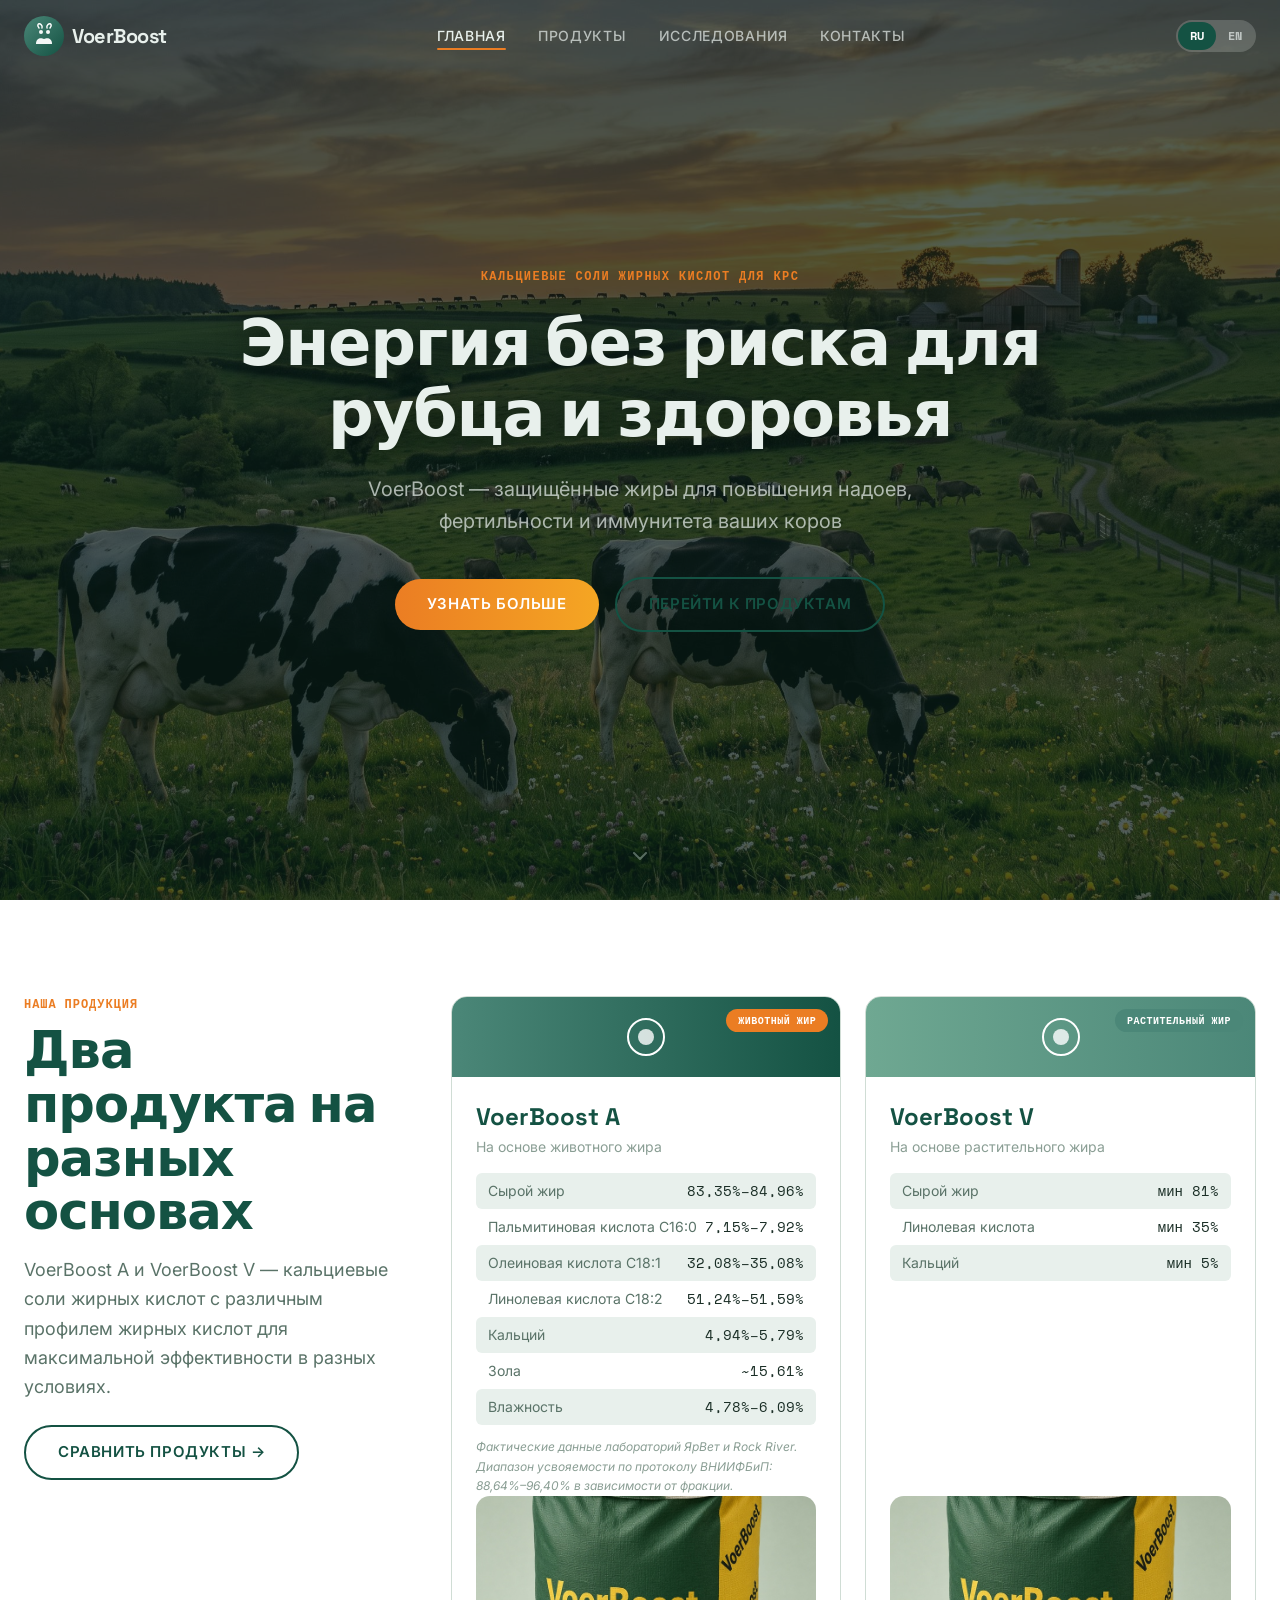
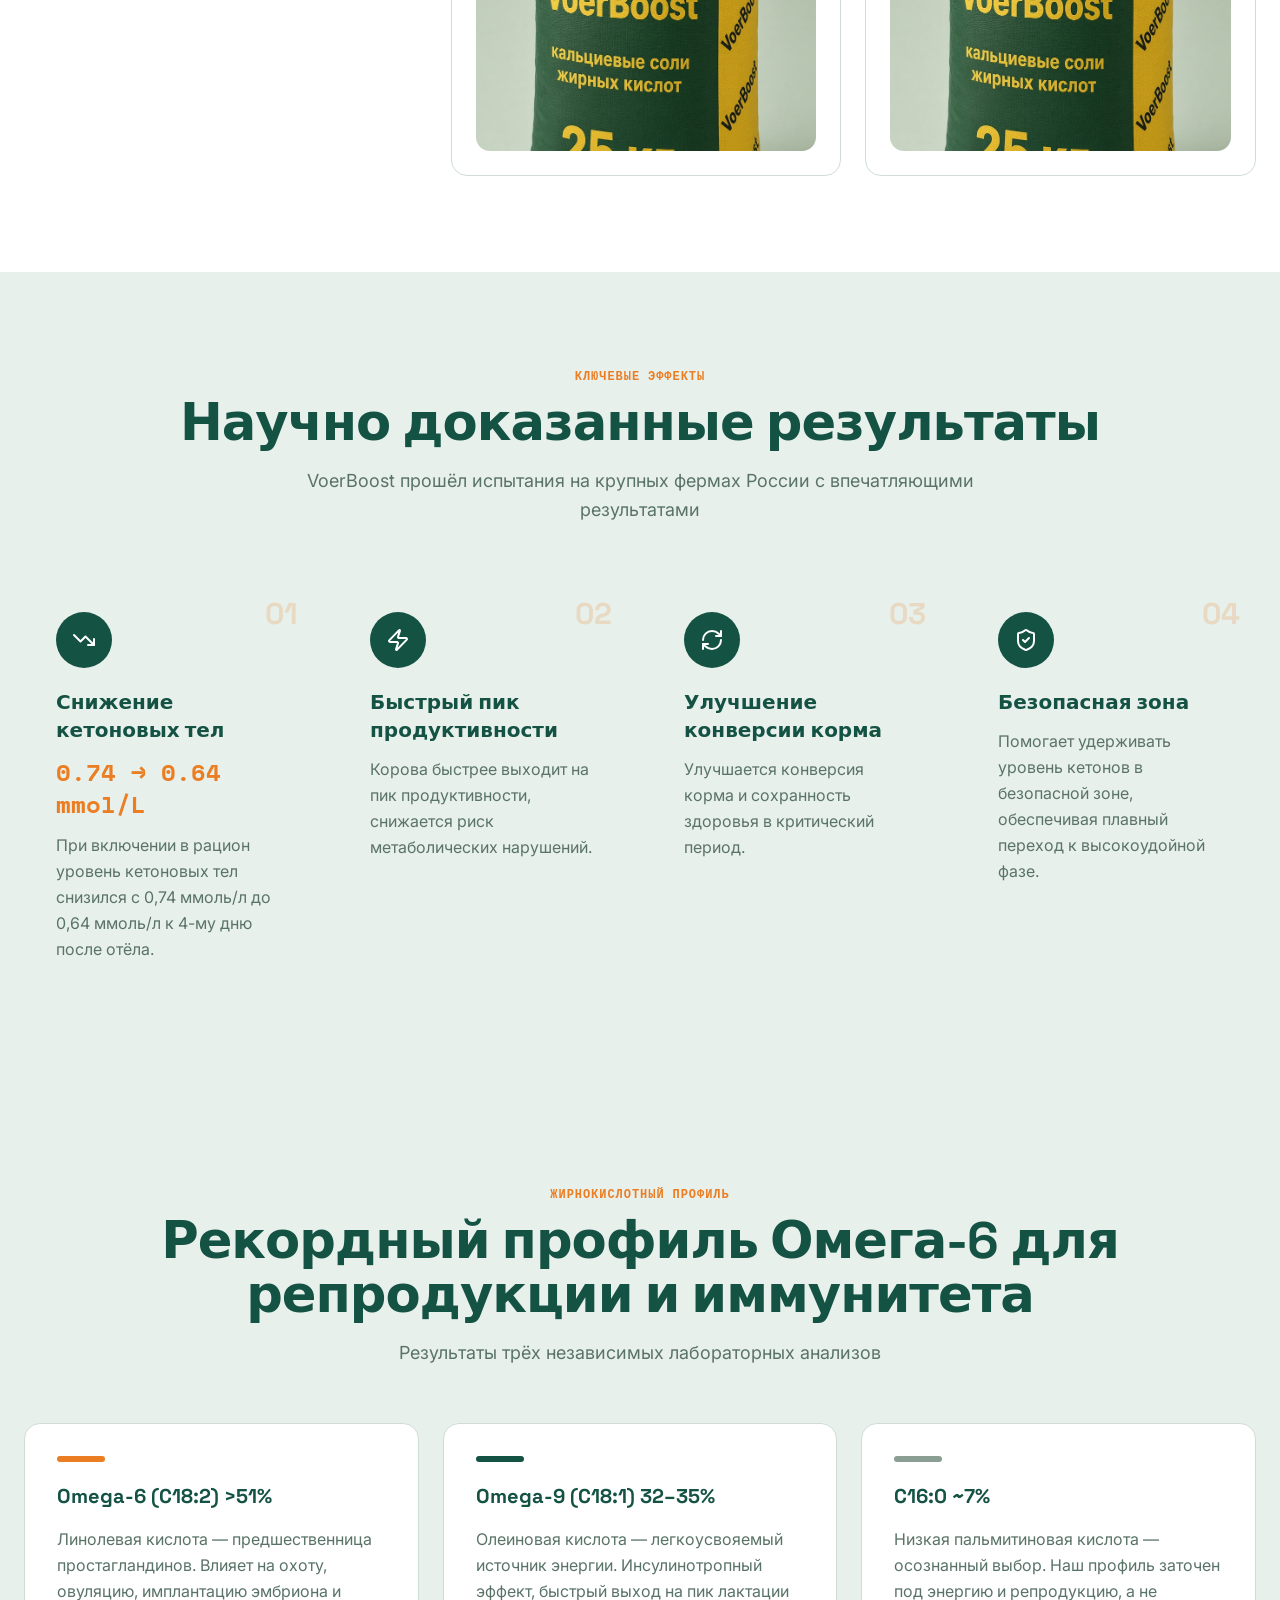
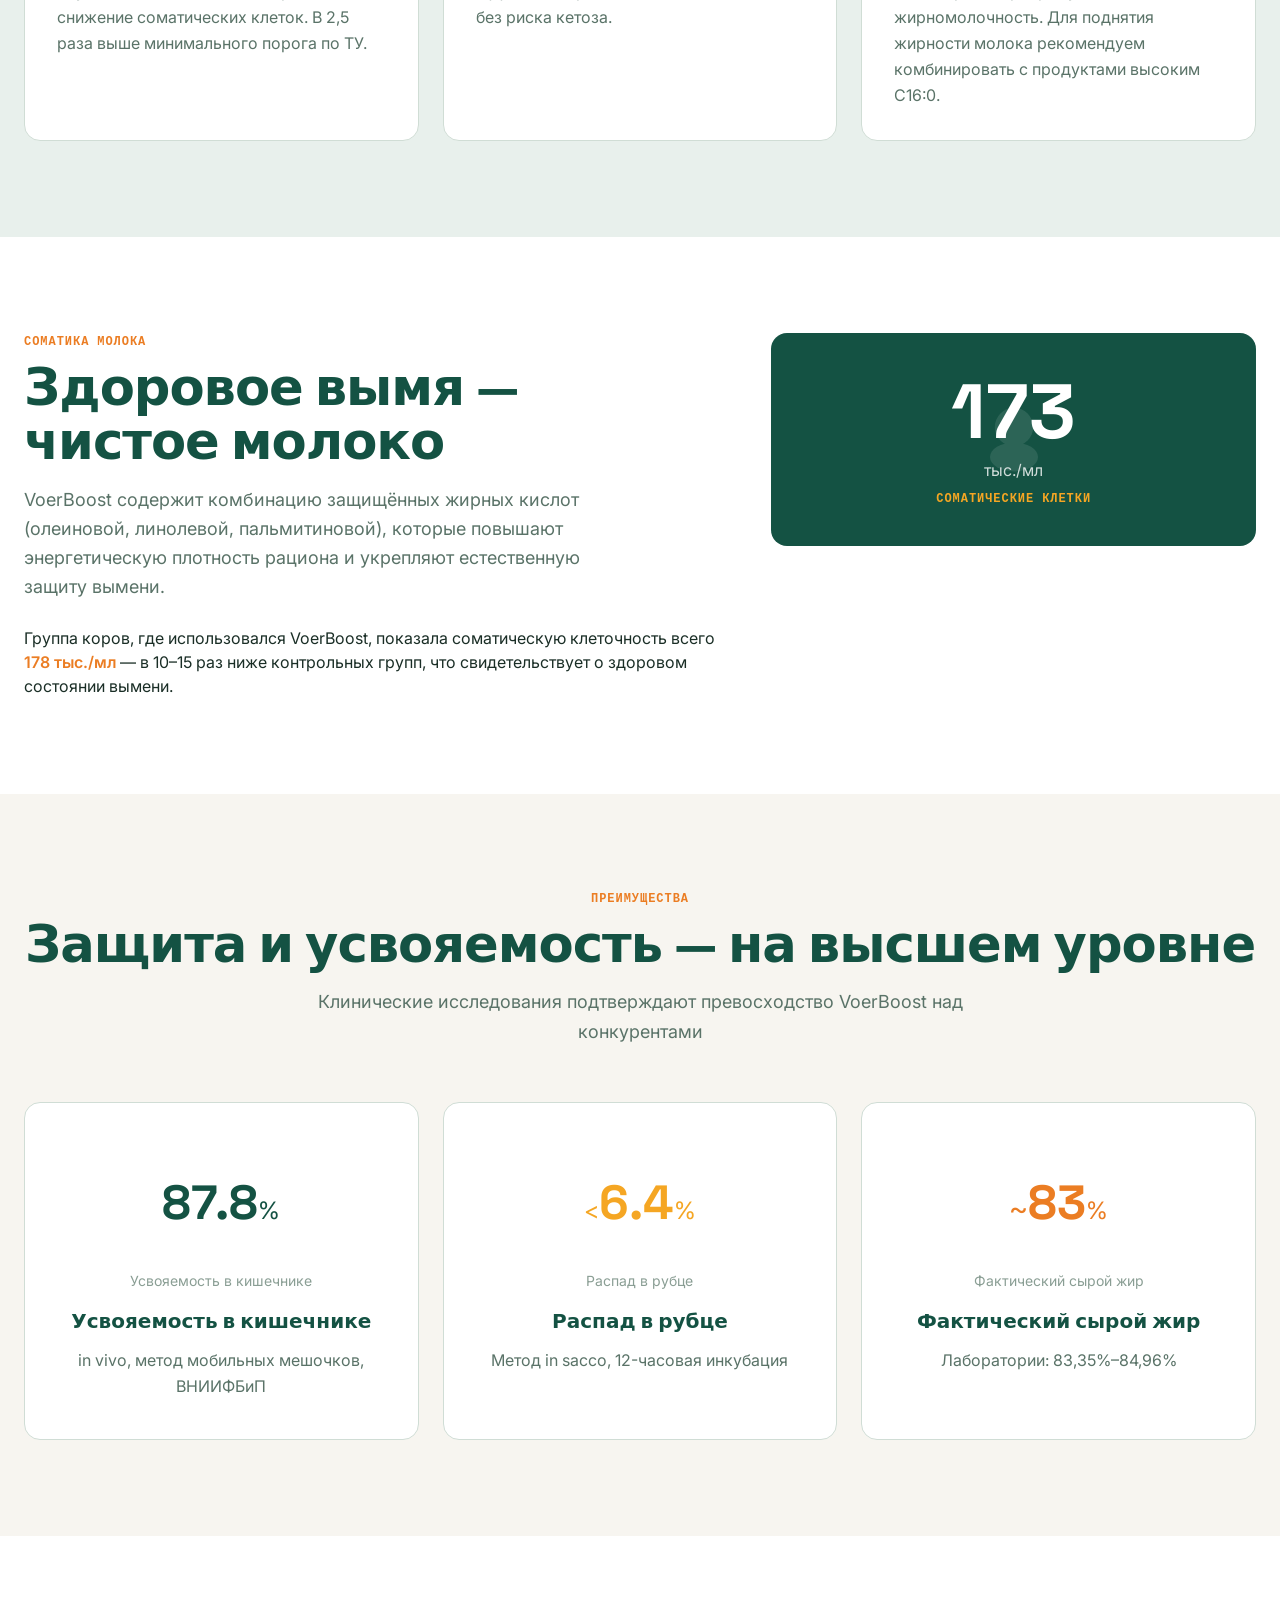
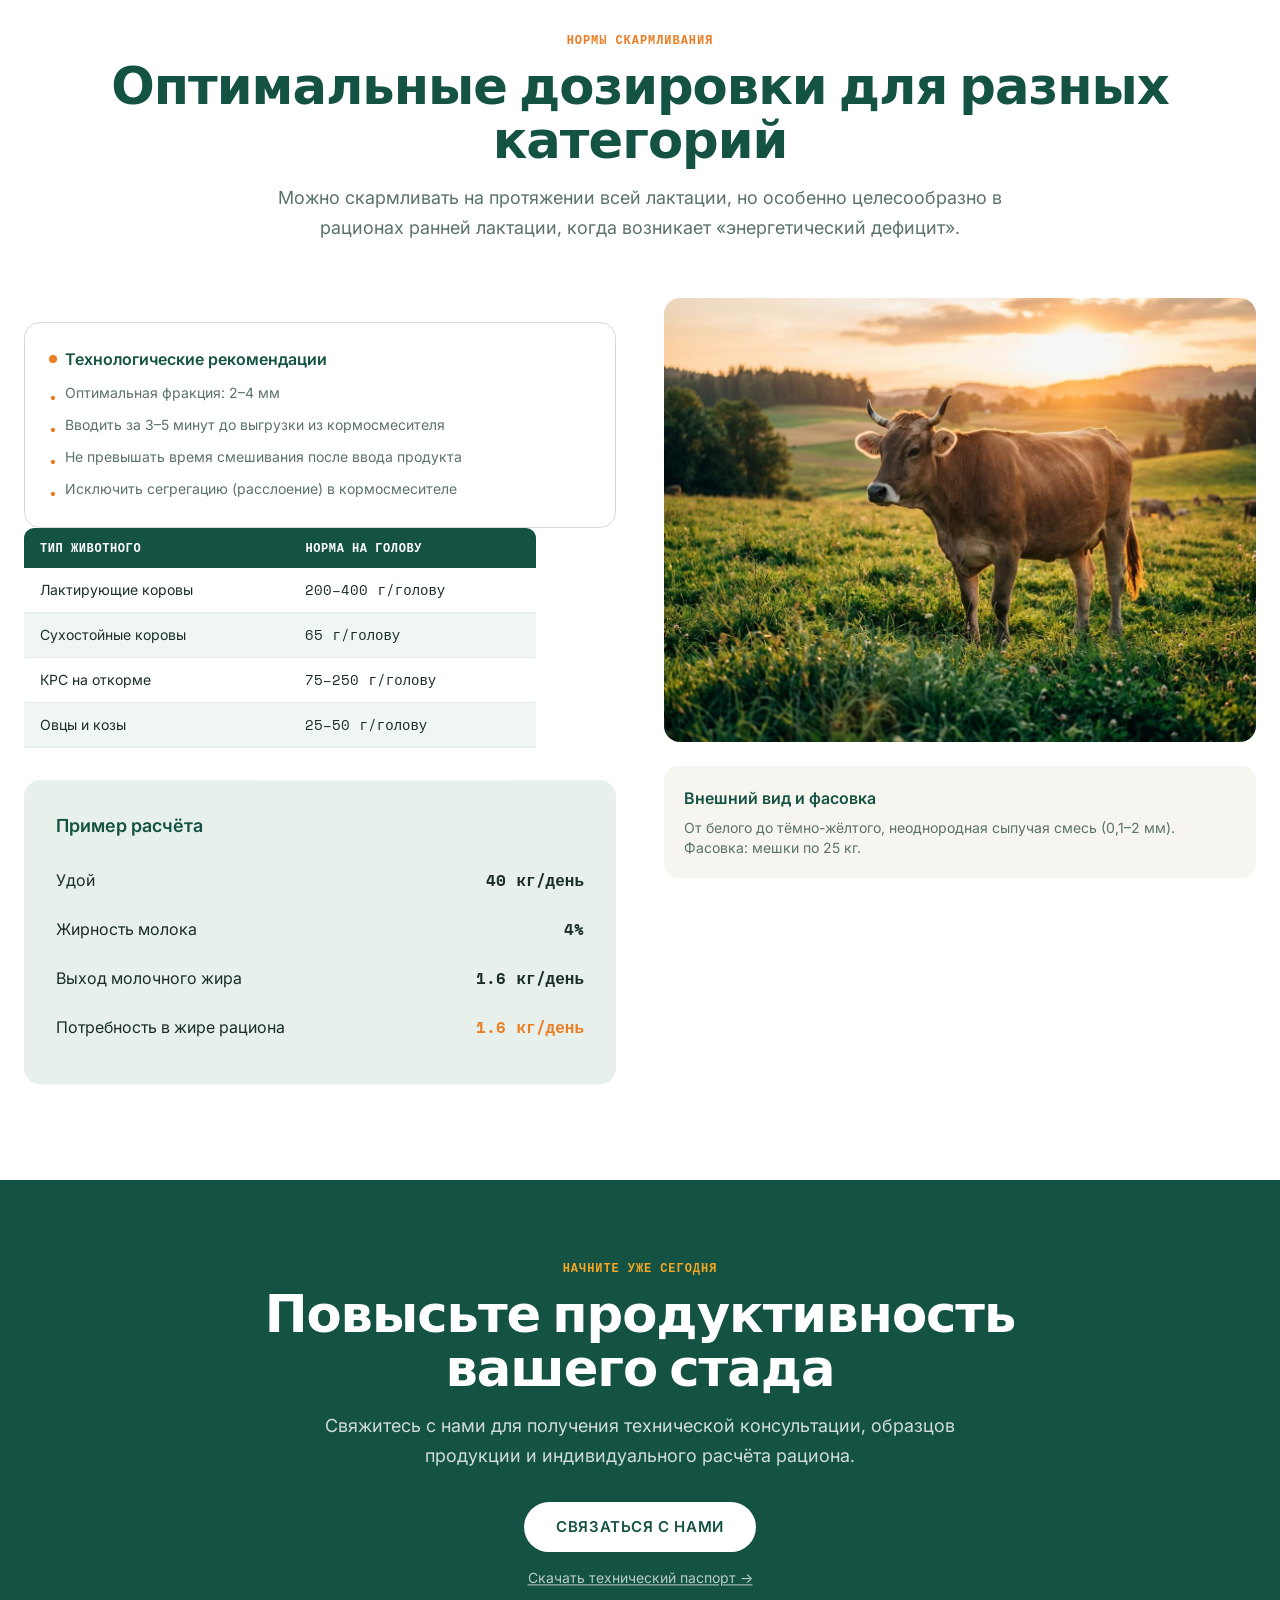
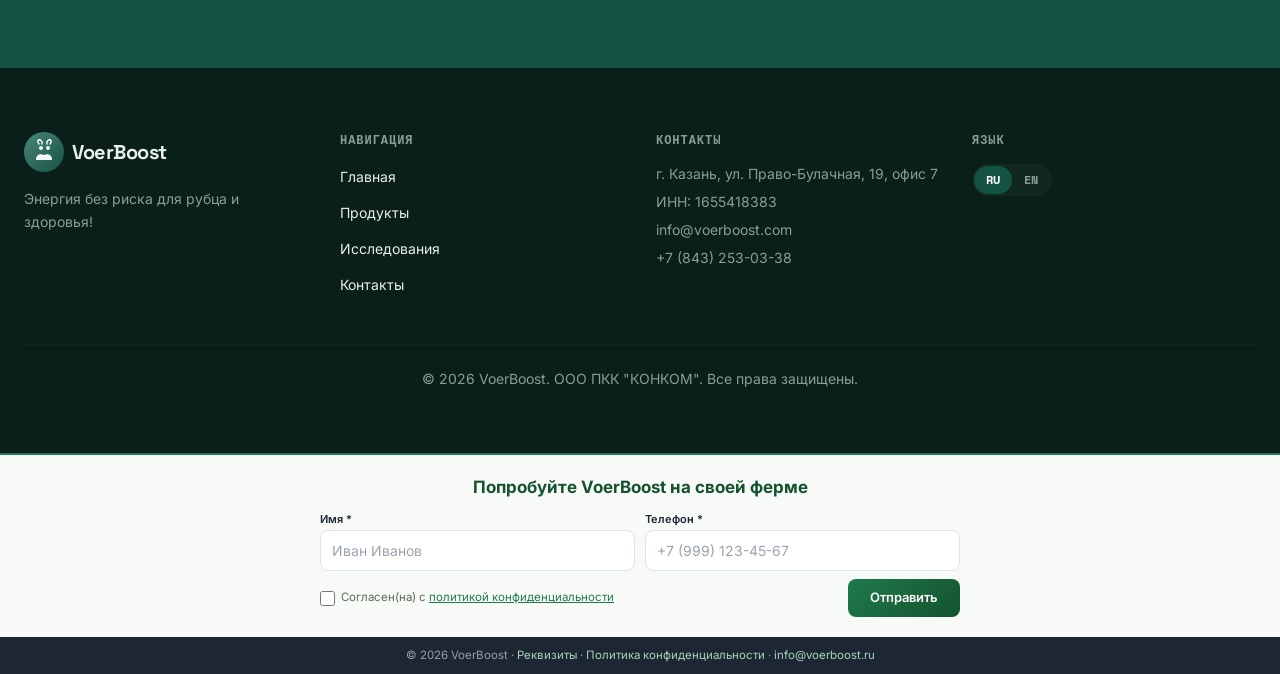
==== index.html @ ddef29f5 "VoerBoost: сайт с обновлёнными картинками" ====
<!doctype html>
<html lang="ru">
  <head>
    <meta charset="UTF-8" />
    <meta name="viewport" content="width=device-width, initial-scale=1.0" />
    <title>VoerBoost</title>
    <script type="module" crossorigin src="/assets/index-5b_Ej2dh.js"></script>
    <link rel="stylesheet" crossorigin href="/assets/index-fvgyz5dx.css">
    <style>
      /* HOME: equal height product cards */
      [class*="items-stretch"] > div[class*="rounded-2xl"] {
        display: flex !important;
        flex-direction: column !important;
      }
      [class*="items-stretch"] > div[class*="rounded-2xl"] > div[class*="p-6"] {
        flex: 1 !important;
        display: flex !important;
        flex-direction: column !important;
      }
      [class*="items-stretch"] > div[class*="rounded-2xl"] img[class*="rounded-xl"] {
        margin-top: auto !important;
      }
      /* PRODUCTS: comparison table - images align to bottom */
      div[class*="sm:flex-row"][class*="items-stretch"] > div[class*="flex-1"] {
        display: flex !important;
        flex-direction: column !important;
        justify-content: flex-end !important;
      }
      /* PRODUCTS: push right image down by one line (~24px) */
      div[class*="sm:flex-row"][class*="items-stretch"] > div[class*="flex-1"]:nth-child(2) img {
        margin-top: 24px !important;
      }
      /* === COMPACT FORM + MICRO FOOTER === */
      .vb-form-section {
        background: #f8faf8;
        padding: 20px 16px;
        border-top: 2px solid #1f7a4d;
      }
      .vb-form-container {
        max-width: 640px;
        margin: 0 auto;
      }
      .vb-form-title {
        font-size: 17px;
        font-weight: 700;
        color: #14532d;
        margin-bottom: 10px;
        text-align: center;
      }
      .vb-form-row {
        display: flex;
        gap: 10px;
        margin-bottom: 8px;
      }
      .vb-form-group {
        flex: 1;
        margin-bottom: 0;
      }
      .vb-form-label {
        display: block;
        font-size: 11px;
        font-weight: 600;
        color: #1c2733;
        margin-bottom: 3px;
      }
      .vb-form-input {
        width: 100%;
        padding: 9px 11px;
        border: 1.5px solid #dde5ec;
        border-radius: 8px;
        font-size: 14px;
        color: #1c2733;
        box-sizing: border-box;
      }
      .vb-form-input:focus {
        outline: none;
        border-color: #1f7a4d;
      }
      .vb-consent {
        display: flex;
        align-items: center;
        gap: 6px;
        font-size: 11.5px;
        color: #5a6a5a;
        white-space: nowrap;
      }
      .vb-consent input[type="checkbox"] {
        width: 15px;
        height: 15px;
        accent-color: #1f7a4d;
        flex-shrink: 0;
      }
      .vb-consent a {
        color: #1f7a4d;
        text-decoration: underline;
      }
      .vb-form-btn {
        padding: 9px 22px;
        background: linear-gradient(135deg, #1f7a4d, #14532d);
        color: #fff;
        border: none;
        border-radius: 8px;
        font-size: 13px;
        font-weight: 600;
        cursor: pointer;
      }
      .vb-form-btn:hover { opacity: 0.9; }
      .vb-form-btn:disabled {
        opacity: 0.5;
        cursor: not-allowed;
      }
      .vb-form-error {
        color: #c0392b;
        font-size: 12px;
        margin-top: 4px;
        display: none;
      }
      .vb-form-success {
        background: #e8f5e9;
        color: #2e7d32;
        padding: 10px;
        border-radius: 8px;
        text-align: center;
        margin-top: 6px;
        display: none;
      }
      .vb-form-actions {
        display: flex;
        align-items: center;
        justify-content: space-between;
        flex-wrap: wrap;
        gap: 8px;
      }
      /* Micro Footer */
      .vb-micro-footer {
        background: #1c2733;
        color: rgba(255,255,255,0.55);
        padding: 10px 14px;
        text-align: center;
        font-size: 11.5px;
      }
      .vb-micro-footer a {
        color: #a8d5ba;
        text-decoration: none;
      }
      .vb-micro-footer a:hover { text-decoration: underline; }
    </style>
  </head>
  <body>
    <div id="root"></div>

    <div id="vb-legal-root"></div>

    <script>
    // === VoerBoost Compact Legal Injection ===
    (function() {
      var INJECTED = false;

      function injectLegal() {
        if (INJECTED) return;
        INJECTED = true;

        var root = document.getElementById('vb-legal-root');
        if (!root) return;

        // 1. COMPACT FORM
        var formHTML =
          '<section class="vb-form-section" id="order-samples">' +
            '<div class="vb-form-container">' +
              '<h3 class="vb-form-title">Попробуйте VoerBoost на своей ферме</h3>' +
              '<form id="vb-contact-form" action="https://formsubmit.co/info@voerboost.ru" method="POST">' +
                '<input type="hidden" name="_subject" value="Новая заявка VoerBoost">' +
                '<input type="hidden" name="_template" value="table">' +
                '<input type="hidden" name="_next" value="https://voerboost.ru">' +
                '<input type="hidden" name="_captcha" value="false">' +
                '<input type="text" name="_honey" style="display:none">' +
                '<div class="vb-form-row">' +
                  '<div class="vb-form-group">' +
                    '<label class="vb-form-label">Имя *</label>' +
                    '<input type="text" name="name" class="vb-form-input" placeholder="Иван Иванов" required>' +
                  '</div>' +
                  '<div class="vb-form-group">' +
                    '<label class="vb-form-label">Телефон *</label>' +
                    '<input type="tel" name="phone" class="vb-form-input" placeholder="+7 (999) 123-45-67" required>' +
                  '</div>' +
                '</div>' +
                '<div class="vb-form-actions">' +
                  '<div class="vb-consent">' +
                    '<input type="checkbox" id="vb-consent-check" name="consent" required>' +
                    '<label for="vb-consent-check">Согласен(на) с <a href="/privacy-policy.html" target="_blank">политикой конфиденциальности</a></label>' +
                  '</div>' +
                  '<button type="submit" class="vb-form-btn" id="vb-submit-btn">Отправить</button>' +
                '</div>' +
                '<div class="vb-form-error" id="vb-form-error">Заполните поля и подтвердите согласие.</div>' +
                '<div class="vb-form-success" id="vb-form-success">Заявка отправлена! Мы свяжемся с вами.</div>' +
              '</form>' +
            '</div>' +
          '</section>';

        root.insertAdjacentHTML('beforeend', formHTML);

        // 2. MICRO FOOTER
        var footerHTML =
          '<footer class="vb-micro-footer">' +
            '© ' + new Date().getFullYear() + ' VoerBoost · ' +
            '<a href="/requisites.html">Реквизиты</a> · ' +
            '<a href="/privacy-policy.html">Политика конфиденциальности</a> · ' +
            '<a href="mailto:info@voerboost.ru">info@voerboost.ru</a>' +
          '</footer>';
        root.insertAdjacentHTML('beforeend', footerHTML);

        // 3. FORM HANDLER
        var form = document.getElementById('vb-contact-form');
        if (form) {
          form.addEventListener('submit', function(e) {
            var consent = document.getElementById('vb-consent-check');
            var errorBox = document.getElementById('vb-form-error');
            var btn = document.getElementById('vb-submit-btn');

            if (!consent.checked) {
              e.preventDefault();
              if (errorBox) { errorBox.style.display = 'block'; }
              return false;
            }
            if (errorBox) errorBox.style.display = 'none';
            btn.textContent = '...';
            btn.disabled = true;
          });
        }
      }

      // Wait for React to mount, then inject
      var attempts = 0;
      var timer = setInterval(function() {
        attempts++;
        var root = document.getElementById('root');
        if (root && root.children.length > 0) {
          clearInterval(timer);
          setTimeout(injectLegal, 800);
        } else if (attempts > 50) {
          clearInterval(timer);
          injectLegal(); // inject anyway
        }
      }, 200);
    })();
    </script>

    <script>
      // --- Scroll to order-samples via sessionStorage ---
      (function() {
        var target = sessionStorage.getItem('vb-scroll');
        if (target) {
          sessionStorage.removeItem('vb-scroll');
          var tryScroll = function() {
            var el = document.getElementById(target);
            if (el) {
              setTimeout(function() { el.scrollIntoView({behavior:'smooth',block:'start'}); }, 800);
              return true;
            }
            return false;
          };
          if (!tryScroll()) {
            var n = 0, i = setInterval(function() { n++; if (tryScroll() || n > 40) clearInterval(i); }, 250);
          }
        }

        document.addEventListener('click', function(e) {
          var link = e.target.closest('a');
          if (link) {
            var style = link.getAttribute('style') || '';
            var href = link.getAttribute('href') || '';
            if (href === '/products' && style.indexOf('eb7d23') > -1) {
              sessionStorage.setItem('vb-scroll', 'order-samples');
            }
          }
        });

        (function() {
          var observer = new MutationObserver(function(mutations) {
            var imgs = document.querySelectorAll('img[alt="VoerBoost A"]');
            imgs.forEach(function(img) {
              if (!img.dataset.vfixed) {
                var parent = img.closest('div');
                if (parent && /[а-яА-ЯёЁ]/.test(parent.innerText)) {
                  img.dataset.vfixed = '1';
                  img.style.marginTop = '36px';
                }
              }
            });
          });
          observer.observe(document.body, { childList: true, subtree: true });
        })();
      })();
    </script>
  </body>
</html>
---- assets/index-fvgyz5dx.css ----
@import"https://fonts.googleapis.com/css2?family=Space+Grotesk:wght@500;700&family=Inter:wght@400;500;600&family=Space+Mono:wght@400;700&display=swap";*,:before,:after{--tw-border-spacing-x: 0;--tw-border-spacing-y: 0;--tw-translate-x: 0;--tw-translate-y: 0;--tw-rotate: 0;--tw-skew-x: 0;--tw-skew-y: 0;--tw-scale-x: 1;--tw-scale-y: 1;--tw-pan-x: ;--tw-pan-y: ;--tw-pinch-zoom: ;--tw-scroll-snap-strictness: proximity;--tw-gradient-from-position: ;--tw-gradient-via-position: ;--tw-gradient-to-position: ;--tw-ordinal: ;--tw-slashed-zero: ;--tw-numeric-figure: ;--tw-numeric-spacing: ;--tw-numeric-fraction: ;--tw-ring-inset: ;--tw-ring-offset-width: 0px;--tw-ring-offset-color: #fff;--tw-ring-color: rgb(59 130 246 / .5);--tw-ring-offset-shadow: 0 0 #0000;--tw-ring-shadow: 0 0 #0000;--tw-shadow: 0 0 #0000;--tw-shadow-colored: 0 0 #0000;--tw-blur: ;--tw-brightness: ;--tw-contrast: ;--tw-grayscale: ;--tw-hue-rotate: ;--tw-invert: ;--tw-saturate: ;--tw-sepia: ;--tw-drop-shadow: ;--tw-backdrop-blur: ;--tw-backdrop-brightness: ;--tw-backdrop-contrast: ;--tw-backdrop-grayscale: ;--tw-backdrop-hue-rotate: ;--tw-backdrop-invert: ;--tw-backdrop-opacity: ;--tw-backdrop-saturate: ;--tw-backdrop-sepia: ;--tw-contain-size: ;--tw-contain-layout: ;--tw-contain-paint: ;--tw-contain-style: }::backdrop{--tw-border-spacing-x: 0;--tw-border-spacing-y: 0;--tw-translate-x: 0;--tw-translate-y: 0;--tw-rotate: 0;--tw-skew-x: 0;--tw-skew-y: 0;--tw-scale-x: 1;--tw-scale-y: 1;--tw-pan-x: ;--tw-pan-y: ;--tw-pinch-zoom: ;--tw-scroll-snap-strictness: proximity;--tw-gradient-from-position: ;--tw-gradient-via-position: ;--tw-gradient-to-position: ;--tw-ordinal: ;--tw-slashed-zero: ;--tw-numeric-figure: ;--tw-numeric-spacing: ;--tw-numeric-fraction: ;--tw-ring-inset: ;--tw-ring-offset-width: 0px;--tw-ring-offset-color: #fff;--tw-ring-color: rgb(59 130 246 / .5);--tw-ring-offset-shadow: 0 0 #0000;--tw-ring-shadow: 0 0 #0000;--tw-shadow: 0 0 #0000;--tw-shadow-colored: 0 0 #0000;--tw-blur: ;--tw-brightness: ;--tw-contrast: ;--tw-grayscale: ;--tw-hue-rotate: ;--tw-invert: ;--tw-saturate: ;--tw-sepia: ;--tw-drop-shadow: ;--tw-backdrop-blur: ;--tw-backdrop-brightness: ;--tw-backdrop-contrast: ;--tw-backdrop-grayscale: ;--tw-backdrop-hue-rotate: ;--tw-backdrop-invert: ;--tw-backdrop-opacity: ;--tw-backdrop-saturate: ;--tw-backdrop-sepia: ;--tw-contain-size: ;--tw-contain-layout: ;--tw-contain-paint: ;--tw-contain-style: }*,:before,:after{box-sizing:border-box;border-width:0;border-style:solid;border-color:#e5e7eb}:before,:after{--tw-content: ""}html,:host{line-height:1.5;-webkit-text-size-adjust:100%;-moz-tab-size:4;-o-tab-size:4;tab-size:4;font-family:ui-sans-serif,system-ui,sans-serif,"Apple Color Emoji","Segoe UI Emoji",Segoe UI Symbol,"Noto Color Emoji";font-feature-settings:normal;font-variation-settings:normal;-webkit-tap-highlight-color:transparent}body{margin:0;line-height:inherit}hr{height:0;color:inherit;border-top-width:1px}abbr:where([title]){-webkit-text-decoration:underline dotted;text-decoration:underline dotted}h1,h2,h3,h4,h5,h6{font-size:inherit;font-weight:inherit}a{color:inherit;text-decoration:inherit}b,strong{font-weight:bolder}code,kbd,samp,pre{font-family:Space Mono,monospace;font-feature-settings:normal;font-variation-settings:normal;font-size:1em}small{font-size:80%}sub,sup{font-size:75%;line-height:0;position:relative;vertical-align:baseline}sub{bottom:-.25em}sup{top:-.5em}table{text-indent:0;border-color:inherit;border-collapse:collapse}button,input,optgroup,select,textarea{font-family:inherit;font-feature-settings:inherit;font-variation-settings:inherit;font-size:100%;font-weight:inherit;line-height:inherit;letter-spacing:inherit;color:inherit;margin:0;padding:0}button,select{text-transform:none}button,input:where([type=button]),input:where([type=reset]),input:where([type=submit]){-webkit-appearance:button;background-color:transparent;background-image:none}:-moz-focusring{outline:auto}:-moz-ui-invalid{box-shadow:none}progress{vertical-align:baseline}::-webkit-inner-spin-button,::-webkit-outer-spin-button{height:auto}[type=search]{-webkit-appearance:textfield;outline-offset:-2px}::-webkit-search-decoration{-webkit-appearance:none}::-webkit-file-upload-button{-webkit-appearance:button;font:inherit}summary{display:list-item}blockquote,dl,dd,h1,h2,h3,h4,h5,h6,hr,figure,p,pre{margin:0}fieldset{margin:0;padding:0}legend{padding:0}ol,ul,menu{list-style:none;margin:0;padding:0}dialog{padding:0}textarea{resize:vertical}input::-moz-placeholder,textarea::-moz-placeholder{opacity:1;color:#9ca3af}input::placeholder,textarea::placeholder{opacity:1;color:#9ca3af}button,[role=button]{cursor:pointer}:disabled{cursor:default}img,svg,video,canvas,audio,iframe,embed,object{display:block;vertical-align:middle}img,video{max-width:100%;height:auto}[hidden]:where(:not([hidden=until-found])){display:none}:root{--voer-teal: #145243;--voer-teal-light: #4b8778;--voer-teal-muted: #6fa892;--voer-sage: #e8f0ec;--voer-sage-deep: #d4e4da;--voer-mint: #f0f7f2;--voer-orange: #eb7d23;--voer-orange-dark: #c96a1b;--voer-dark: #0a1f19;--voer-dark-card: #102820;--voer-amber: #f5a623;--voer-cream: #f7f5f0;--voer-surface: #ffffff;--voer-border: #d0ddd5;--voer-border-light: #e5ece8;--voer-text: #1a2e26;--voer-text-secondary: #5a7368;--voer-text-muted: #8a9e94;--voer-text-inverse: #e8f0ec;--background: 0 0% 100%;--foreground: 240 10% 3.9%;--card: 0 0% 100%;--card-foreground: 240 10% 3.9%;--popover: 0 0% 100%;--popover-foreground: 240 10% 3.9%;--primary: 240 5.9% 10%;--primary-foreground: 0 0% 98%;--secondary: 240 4.8% 95.9%;--secondary-foreground: 240 5.9% 10%;--muted: 240 4.8% 95.9%;--muted-foreground: 240 3.8% 46.1%;--accent: 240 4.8% 95.9%;--accent-foreground: 240 5.9% 10%;--destructive: 0 84.2% 60.2%;--destructive-foreground: 0 0% 98%;--border: 240 5.9% 90%;--input: 240 5.9% 90%;--ring: 240 5.9% 10%;--radius: .625rem;--sidebar-background: 0 0% 98%;--sidebar-foreground: 240 5.3% 26.1%;--sidebar-primary: 240 5.9% 10%;--sidebar-primary-foreground: 0 0% 98%;--sidebar-accent: 240 4.8% 95.9%;--sidebar-accent-foreground: 240 5.9% 10%;--sidebar-border: 220 13% 91%;--sidebar-ring: 217.2 91.2% 59.8%}*{border-color:hsl(var(--border))}body{font-family:Inter,system-ui,sans-serif;color:var(--voer-text);background-color:var(--voer-surface);-webkit-font-smoothing:antialiased;-moz-osx-font-smoothing:grayscale}html{scroll-behavior:smooth}.sr-only{position:absolute;width:1px;height:1px;padding:0;margin:-1px;overflow:hidden;clip:rect(0,0,0,0);white-space:nowrap;border-width:0}.pointer-events-none{pointer-events:none}.visible{visibility:visible}.invisible{visibility:hidden}.fixed{position:fixed}.absolute{position:absolute}.relative{position:relative}.inset-0{inset:0}.inset-x-0{left:0;right:0}.inset-y-0{top:0;bottom:0}.-bottom-1{bottom:-.25rem}.-bottom-12{bottom:-3rem}.-left-12{left:-3rem}.-right-12{right:-3rem}.-top-12{top:-3rem}.bottom-0{bottom:0}.bottom-4{bottom:1rem}.bottom-8{bottom:2rem}.left-0{left:0}.left-1\/2{left:50%}.left-2{left:.5rem}.left-6{left:1.5rem}.left-\[50\%\]{left:50%}.right-0{right:0}.right-1{right:.25rem}.right-2{right:.5rem}.right-3{right:.75rem}.right-4{right:1rem}.top-0{top:0}.top-1\.5{top:.375rem}.top-1\/2{top:50%}.top-3{top:.75rem}.top-3\.5{top:.875rem}.top-4{top:1rem}.top-\[1px\]{top:1px}.top-\[50\%\]{top:50%}.top-\[60\%\]{top:60%}.top-full{top:100%}.isolate{isolation:isolate}.z-0{z-index:0}.z-10{z-index:10}.z-20{z-index:20}.z-40{z-index:40}.z-50{z-index:50}.z-\[1\]{z-index:1}.order-1{order:1}.order-2{order:2}.order-first{order:-9999}.order-last{order:9999}.col-start-2{grid-column-start:2}.row-span-2{grid-row:span 2 / span 2}.row-start-1{grid-row-start:1}.\!m-0{margin:0!important}.-mx-1{margin-left:-.25rem;margin-right:-.25rem}.-my-2{margin-top:-.5rem;margin-bottom:-.5rem}.mx-2{margin-left:.5rem;margin-right:.5rem}.mx-3\.5{margin-left:.875rem;margin-right:.875rem}.mx-auto{margin-left:auto;margin-right:auto}.my-0{margin-top:0;margin-bottom:0}.my-0\.5{margin-top:.125rem;margin-bottom:.125rem}.my-1{margin-top:.25rem;margin-bottom:.25rem}.-ml-4{margin-left:-1rem}.-mt-4{margin-top:-1rem}.mb-12{margin-bottom:3rem}.mb-14{margin-bottom:3.5rem}.mb-2{margin-bottom:.5rem}.mb-3{margin-bottom:.75rem}.mb-4{margin-bottom:1rem}.mb-5{margin-bottom:1.25rem}.mb-6{margin-bottom:1.5rem}.mb-8{margin-bottom:2rem}.ml-1{margin-left:.25rem}.ml-4{margin-left:1rem}.ml-auto{margin-left:auto}.mt-1{margin-top:.25rem}.mt-1\.5{margin-top:.375rem}.mt-10{margin-top:2.5rem}.mt-12{margin-top:3rem}.mt-14{margin-top:3.5rem}.mt-2{margin-top:.5rem}.mt-3{margin-top:.75rem}.mt-4{margin-top:1rem}.mt-5{margin-top:1.25rem}.mt-6{margin-top:1.5rem}.mt-8{margin-top:2rem}.mt-auto{margin-top:auto}.line-clamp-1{overflow:hidden;display:-webkit-box;-webkit-box-orient:vertical;-webkit-line-clamp:1}.line-clamp-2{overflow:hidden;display:-webkit-box;-webkit-box-orient:vertical;-webkit-line-clamp:2}.block{display:block}.inline-block{display:inline-block}.flex{display:flex}.inline-flex{display:inline-flex}.table{display:table}.table-caption{display:table-caption}.table-cell{display:table-cell}.table-row{display:table-row}.grid{display:grid}.hidden{display:none}.aspect-square{aspect-ratio:1 / 1}.aspect-video{aspect-ratio:16 / 9}.size-10{width:2.5rem;height:2.5rem}.size-2{width:.5rem;height:.5rem}.size-2\.5{width:.625rem;height:.625rem}.size-3{width:.75rem;height:.75rem}.size-3\.5{width:.875rem;height:.875rem}.size-4{width:1rem;height:1rem}.size-6{width:1.5rem;height:1.5rem}.size-7{width:1.75rem;height:1.75rem}.size-8{width:2rem;height:2rem}.size-9{width:2.25rem;height:2.25rem}.size-auto{width:auto;height:auto}.size-full{width:100%;height:100%}.h-0\.5{height:.125rem}.h-1{height:.25rem}.h-1\.5{height:.375rem}.h-10{height:2.5rem}.h-11{height:2.75rem}.h-12{height:3rem}.h-14{height:3.5rem}.h-2{height:.5rem}.h-2\.5{height:.625rem}.h-20{height:5rem}.h-24{height:6rem}.h-3{height:.75rem}.h-32{height:8rem}.h-4{height:1rem}.h-5{height:1.25rem}.h-6{height:1.5rem}.h-7{height:1.75rem}.h-8{height:2rem}.h-9{height:2.25rem}.h-\[1\.15rem\]{height:1.15rem}.h-\[120px\]{height:120px}.h-\[500px\]{height:500px}.h-\[calc\(100\%-1px\)\]{height:calc(100% - 1px)}.h-\[var\(--radix-navigation-menu-viewport-height\)\]{height:var(--radix-navigation-menu-viewport-height)}.h-\[var\(--radix-select-trigger-height\)\]{height:var(--radix-select-trigger-height)}.h-auto{height:auto}.h-full{height:100%}.h-px{height:1px}.h-svh{height:100svh}.max-h-\[300px\]{max-height:300px}.min-h-0{min-height:0px}.min-h-16{min-height:4rem}.min-h-4{min-height:1rem}.min-h-\[100dvh\]{min-height:100dvh}.min-h-\[420px\]{min-height:420px}.min-h-\[60vh\]{min-height:60vh}.min-h-\[70vh\]{min-height:70vh}.min-h-svh{min-height:100svh}.w-0{width:0px}.w-1{width:.25rem}.w-11{width:2.75rem}.w-12{width:3rem}.w-14{width:3.5rem}.w-16{width:4rem}.w-2{width:.5rem}.w-2\.5{width:.625rem}.w-24{width:6rem}.w-3{width:.75rem}.w-3\/4{width:75%}.w-4{width:1rem}.w-5{width:1.25rem}.w-6{width:1.5rem}.w-64{width:16rem}.w-72{width:18rem}.w-8{width:2rem}.w-9{width:2.25rem}.w-\[100px\]{width:100px}.w-auto{width:auto}.w-fit{width:-moz-fit-content;width:fit-content}.w-full{width:100%}.w-max{width:-moz-max-content;width:max-content}.w-px{width:1px}.min-w-0{min-width:0px}.min-w-10{min-width:2.5rem}.min-w-5{min-width:1.25rem}.min-w-8{min-width:2rem}.min-w-9{min-width:2.25rem}.min-w-\[12rem\]{min-width:12rem}.min-w-\[8rem\]{min-width:8rem}.min-w-\[var\(--radix-select-trigger-width\)\]{min-width:var(--radix-select-trigger-width)}.max-w-2xl{max-width:42rem}.max-w-3xl{max-width:48rem}.max-w-4xl{max-width:56rem}.max-w-7xl{max-width:80rem}.max-w-\[calc\(100\%-2rem\)\]{max-width:calc(100% - 2rem)}.max-w-lg{max-width:32rem}.max-w-max{max-width:-moz-max-content;max-width:max-content}.max-w-sm{max-width:24rem}.max-w-xl{max-width:36rem}.flex-1{flex:1 1 0%}.shrink-0{flex-shrink:0}.grow{flex-grow:1}.grow-0{flex-grow:0}.basis-full{flex-basis:100%}.caption-bottom{caption-side:bottom}.border-collapse{border-collapse:collapse}.-translate-x-1\/2{--tw-translate-x: -50%;transform:translate(var(--tw-translate-x),var(--tw-translate-y)) rotate(var(--tw-rotate)) skew(var(--tw-skew-x)) skewY(var(--tw-skew-y)) scaleX(var(--tw-scale-x)) scaleY(var(--tw-scale-y))}.-translate-x-px{--tw-translate-x: -1px;transform:translate(var(--tw-translate-x),var(--tw-translate-y)) rotate(var(--tw-rotate)) skew(var(--tw-skew-x)) skewY(var(--tw-skew-y)) scaleX(var(--tw-scale-x)) scaleY(var(--tw-scale-y))}.-translate-y-1\/2{--tw-translate-y: -50%;transform:translate(var(--tw-translate-x),var(--tw-translate-y)) rotate(var(--tw-rotate)) skew(var(--tw-skew-x)) skewY(var(--tw-skew-y)) scaleX(var(--tw-scale-x)) scaleY(var(--tw-scale-y))}.translate-x-\[-50\%\]{--tw-translate-x: -50%;transform:translate(var(--tw-translate-x),var(--tw-translate-y)) rotate(var(--tw-rotate)) skew(var(--tw-skew-x)) skewY(var(--tw-skew-y)) scaleX(var(--tw-scale-x)) scaleY(var(--tw-scale-y))}.translate-x-px{--tw-translate-x: 1px;transform:translate(var(--tw-translate-x),var(--tw-translate-y)) rotate(var(--tw-rotate)) skew(var(--tw-skew-x)) skewY(var(--tw-skew-y)) scaleX(var(--tw-scale-x)) scaleY(var(--tw-scale-y))}.translate-y-0\.5{--tw-translate-y: .125rem;transform:translate(var(--tw-translate-x),var(--tw-translate-y)) rotate(var(--tw-rotate)) skew(var(--tw-skew-x)) skewY(var(--tw-skew-y)) scaleX(var(--tw-scale-x)) scaleY(var(--tw-scale-y))}.translate-y-\[-50\%\]{--tw-translate-y: -50%;transform:translate(var(--tw-translate-x),var(--tw-translate-y)) rotate(var(--tw-rotate)) skew(var(--tw-skew-x)) skewY(var(--tw-skew-y)) scaleX(var(--tw-scale-x)) scaleY(var(--tw-scale-y))}.translate-y-\[calc\(-50\%_-_2px\)\]{--tw-translate-y: calc(-50% - 2px) ;transform:translate(var(--tw-translate-x),var(--tw-translate-y)) rotate(var(--tw-rotate)) skew(var(--tw-skew-x)) skewY(var(--tw-skew-y)) scaleX(var(--tw-scale-x)) scaleY(var(--tw-scale-y))}.-rotate-90{--tw-rotate: -90deg;transform:translate(var(--tw-translate-x),var(--tw-translate-y)) rotate(var(--tw-rotate)) skew(var(--tw-skew-x)) skewY(var(--tw-skew-y)) scaleX(var(--tw-scale-x)) scaleY(var(--tw-scale-y))}.rotate-45{--tw-rotate: 45deg;transform:translate(var(--tw-translate-x),var(--tw-translate-y)) rotate(var(--tw-rotate)) skew(var(--tw-skew-x)) skewY(var(--tw-skew-y)) scaleX(var(--tw-scale-x)) scaleY(var(--tw-scale-y))}.rotate-90{--tw-rotate: 90deg;transform:translate(var(--tw-translate-x),var(--tw-translate-y)) rotate(var(--tw-rotate)) skew(var(--tw-skew-x)) skewY(var(--tw-skew-y)) scaleX(var(--tw-scale-x)) scaleY(var(--tw-scale-y))}.transform{transform:translate(var(--tw-translate-x),var(--tw-translate-y)) rotate(var(--tw-rotate)) skew(var(--tw-skew-x)) skewY(var(--tw-skew-y)) scaleX(var(--tw-scale-x)) scaleY(var(--tw-scale-y))}@keyframes bounce{0%,to{transform:translateY(0);animation-timing-function:cubic-bezier(.8,0,1,1)}50%{transform:translateY(8px);animation-timing-function:cubic-bezier(0,0,.2,1)}}.animate-bounce{animation:bounce 2s ease-in-out infinite}@keyframes caret-blink{0%,70%,to{opacity:1}20%,50%{opacity:0}}.animate-caret-blink{animation:caret-blink 1.25s ease-out infinite}@keyframes pulse{50%{opacity:.5}}.animate-pulse{animation:pulse 2s cubic-bezier(.4,0,.6,1) infinite}@keyframes spin{to{transform:rotate(360deg)}}.animate-spin{animation:spin 1s linear infinite}.cursor-default{cursor:default}.cursor-not-allowed{cursor:not-allowed}.cursor-pointer{cursor:pointer}.cursor-text{cursor:text}.touch-none{touch-action:none}.select-none{-webkit-user-select:none;-moz-user-select:none;user-select:none}.resize-none{resize:none}.scroll-my-1{scroll-margin-top:.25rem;scroll-margin-bottom:.25rem}.scroll-py-1{scroll-padding-top:.25rem;scroll-padding-bottom:.25rem}.list-disc{list-style-type:disc}.list-none{list-style-type:none}.appearance-none{-webkit-appearance:none;-moz-appearance:none;appearance:none}.auto-rows-min{grid-auto-rows:min-content}.grid-cols-1{grid-template-columns:repeat(1,minmax(0,1fr))}.grid-cols-\[0_1fr\]{grid-template-columns:0 1fr}.grid-rows-\[auto_auto\]{grid-template-rows:auto auto}.flex-row{flex-direction:row}.flex-col{flex-direction:column}.flex-col-reverse{flex-direction:column-reverse}.flex-wrap{flex-wrap:wrap}.place-content-center{place-content:center}.items-start{align-items:flex-start}.items-end{align-items:flex-end}.items-center{align-items:center}.items-baseline{align-items:baseline}.items-stretch{align-items:stretch}.justify-start{justify-content:flex-start}.justify-center{justify-content:center}.justify-between{justify-content:space-between}.justify-items-start{justify-items:start}.justify-items-center{justify-items:center}.gap-0\.5{gap:.125rem}.gap-1{gap:.25rem}.gap-1\.5{gap:.375rem}.gap-10{gap:2.5rem}.gap-12{gap:3rem}.gap-2{gap:.5rem}.gap-2\.5{gap:.625rem}.gap-3{gap:.75rem}.gap-4{gap:1rem}.gap-6{gap:1.5rem}.gap-7{gap:1.75rem}.gap-8{gap:2rem}.gap-\[--spacing\(var\(--gap\)\)\]{gap:var(--spacing(var(--gap)))}.gap-y-0\.5{row-gap:.125rem}.space-y-2>:not([hidden])~:not([hidden]){--tw-space-y-reverse: 0;margin-top:calc(.5rem * calc(1 - var(--tw-space-y-reverse)));margin-bottom:calc(.5rem * var(--tw-space-y-reverse))}.space-y-3>:not([hidden])~:not([hidden]){--tw-space-y-reverse: 0;margin-top:calc(.75rem * calc(1 - var(--tw-space-y-reverse)));margin-bottom:calc(.75rem * var(--tw-space-y-reverse))}.space-y-6>:not([hidden])~:not([hidden]){--tw-space-y-reverse: 0;margin-top:calc(1.5rem * calc(1 - var(--tw-space-y-reverse)));margin-bottom:calc(1.5rem * var(--tw-space-y-reverse))}.self-start{align-self:flex-start}.self-stretch{align-self:stretch}.justify-self-end{justify-self:end}.overflow-auto{overflow:auto}.overflow-hidden{overflow:hidden}.overflow-x-auto{overflow-x:auto}.overflow-y-auto{overflow-y:auto}.overflow-x-hidden{overflow-x:hidden}.whitespace-nowrap{white-space:nowrap}.text-balance{text-wrap:balance}.break-words{overflow-wrap:break-word}.rounded-2xl{border-radius:1rem}.rounded-\[2px\]{border-radius:2px}.rounded-\[4px\]{border-radius:4px}.rounded-\[calc\(var\(--radius\)-5px\)\]{border-radius:calc(var(--radius) - 5px)}.rounded-\[inherit\]{border-radius:inherit}.rounded-full{border-radius:9999px}.rounded-lg{border-radius:var(--radius)}.rounded-md{border-radius:calc(var(--radius) - 2px)}.rounded-none{border-radius:0}.rounded-sm{border-radius:calc(var(--radius) - 4px)}.rounded-xl{border-radius:calc(var(--radius) + 4px)}.rounded-xs{border-radius:calc(var(--radius) - 6px)}.rounded-l-md{border-top-left-radius:calc(var(--radius) - 2px);border-bottom-left-radius:calc(var(--radius) - 2px)}.rounded-r-md{border-top-right-radius:calc(var(--radius) - 2px);border-bottom-right-radius:calc(var(--radius) - 2px)}.rounded-t-2xl{border-top-left-radius:1rem;border-top-right-radius:1rem}.rounded-tl-lg{border-top-left-radius:var(--radius)}.rounded-tl-sm{border-top-left-radius:calc(var(--radius) - 4px)}.rounded-tr-lg{border-top-right-radius:var(--radius)}.border{border-width:1px}.border-0{border-width:0px}.border-2{border-width:2px}.border-\[1\.5px\]{border-width:1.5px}.border-y{border-top-width:1px;border-bottom-width:1px}.border-b{border-bottom-width:1px}.border-l{border-left-width:1px}.border-r{border-right-width:1px}.border-t{border-top-width:1px}.border-dashed{border-style:dashed}.border-\[var\(--voer-border\)\]{border-color:var(--voer-border)}.border-\[var\(--voer-border-light\)\]{border-color:var(--voer-border-light)}.border-border{border-color:hsl(var(--border))}.border-border\/50{border-color:hsl(var(--border) / .5)}.border-input{border-color:hsl(var(--input))}.border-primary{border-color:hsl(var(--primary))}.border-sidebar-border{border-color:hsl(var(--sidebar-border))}.border-transparent{border-color:transparent}.border-voer-border{--tw-border-opacity: 1;border-color:rgb(208 221 213 / var(--tw-border-opacity, 1))}.border-voer-border-light{--tw-border-opacity: 1;border-color:rgb(229 236 232 / var(--tw-border-opacity, 1))}.border-voer-teal{--tw-border-opacity: 1;border-color:rgb(20 82 67 / var(--tw-border-opacity, 1))}.border-voer-teal\/20{border-color:#14524333}.border-l-transparent{border-left-color:transparent}.border-t-transparent{border-top-color:transparent}.bg-\[\#e8c44d\]{--tw-bg-opacity: 1;background-color:rgb(232 196 77 / var(--tw-bg-opacity, 1))}.bg-\[rgba\(235\,125\,35\,0\.05\)\]{background-color:#eb7d230d}.bg-\[var\(--voer-border-light\)\]{background-color:var(--voer-border-light)}.bg-\[var\(--voer-mint\)\]{background-color:var(--voer-mint)}.bg-\[var\(--voer-orange\)\]{background-color:var(--voer-orange)}.bg-\[var\(--voer-sage\)\]{background-color:var(--voer-sage)}.bg-\[var\(--voer-teal\)\]{background-color:var(--voer-teal)}.bg-accent{background-color:hsl(var(--accent))}.bg-background{background-color:hsl(var(--background))}.bg-black\/50{background-color:#00000080}.bg-border{background-color:hsl(var(--border))}.bg-card{background-color:hsl(var(--card))}.bg-destructive{--tw-bg-opacity: 1;background-color:hsl(var(--destructive) / var(--tw-bg-opacity, 1))}.bg-foreground{background-color:hsl(var(--foreground))}.bg-input{background-color:hsl(var(--input))}.bg-muted{background-color:hsl(var(--muted))}.bg-muted\/50{background-color:hsl(var(--muted) / .5)}.bg-popover{background-color:hsl(var(--popover))}.bg-primary{background-color:hsl(var(--primary))}.bg-primary\/20{background-color:hsl(var(--primary) / .2)}.bg-secondary{background-color:hsl(var(--secondary))}.bg-sidebar{background-color:hsl(var(--sidebar-background))}.bg-sidebar-border{background-color:hsl(var(--sidebar-border))}.bg-transparent{background-color:transparent}.bg-voer-dark{--tw-bg-opacity: 1;background-color:rgb(10 31 25 / var(--tw-bg-opacity, 1))}.bg-voer-dark-card{--tw-bg-opacity: 1;background-color:rgb(16 40 32 / var(--tw-bg-opacity, 1))}.bg-voer-orange{--tw-bg-opacity: 1;background-color:rgb(235 125 35 / var(--tw-bg-opacity, 1))}.bg-voer-surface{--tw-bg-opacity: 1;background-color:rgb(255 255 255 / var(--tw-bg-opacity, 1))}.bg-voer-teal{--tw-bg-opacity: 1;background-color:rgb(20 82 67 / var(--tw-bg-opacity, 1))}.bg-voer-teal\/10{background-color:#1452431a}.bg-white{--tw-bg-opacity: 1;background-color:rgb(255 255 255 / var(--tw-bg-opacity, 1))}.bg-white\/90{background-color:#ffffffe6}.bg-gradient-to-br{background-image:linear-gradient(to bottom right,var(--tw-gradient-stops))}.from-\[\#145243\]{--tw-gradient-from: #145243 var(--tw-gradient-from-position);--tw-gradient-to: rgb(20 82 67 / 0) var(--tw-gradient-to-position);--tw-gradient-stops: var(--tw-gradient-from), var(--tw-gradient-to)}.from-\[\#6fa892\]{--tw-gradient-from: #6fa892 var(--tw-gradient-from-position);--tw-gradient-to: rgb(111 168 146 / 0) var(--tw-gradient-to-position);--tw-gradient-stops: var(--tw-gradient-from), var(--tw-gradient-to)}.to-\[\#4b8778\]{--tw-gradient-to: #4b8778 var(--tw-gradient-to-position)}.fill-current{fill:currentColor}.fill-foreground{fill:hsl(var(--foreground))}.fill-primary{fill:hsl(var(--primary))}.object-cover{-o-object-fit:cover;object-fit:cover}.p-0{padding:0}.p-0\.5{padding:.125rem}.p-1{padding:.25rem}.p-10{padding:2.5rem}.p-2{padding:.5rem}.p-3{padding:.75rem}.p-4{padding:1rem}.p-5{padding:1.25rem}.p-6{padding:1.5rem}.p-8{padding:2rem}.p-\[3px\]{padding:3px}.p-px{padding:1px}.px-1{padding-left:.25rem;padding-right:.25rem}.px-1\.5{padding-left:.375rem;padding-right:.375rem}.px-2{padding-left:.5rem;padding-right:.5rem}.px-2\.5{padding-left:.625rem;padding-right:.625rem}.px-3{padding-left:.75rem;padding-right:.75rem}.px-4{padding-left:1rem;padding-right:1rem}.px-6{padding-left:1.5rem;padding-right:1.5rem}.px-8{padding-left:2rem;padding-right:2rem}.py-0\.5{padding-top:.125rem;padding-bottom:.125rem}.py-1{padding-top:.25rem;padding-bottom:.25rem}.py-1\.5{padding-top:.375rem;padding-bottom:.375rem}.py-16{padding-top:4rem;padding-bottom:4rem}.py-2{padding-top:.5rem;padding-bottom:.5rem}.py-2\.5{padding-top:.625rem;padding-bottom:.625rem}.py-20{padding-top:5rem;padding-bottom:5rem}.py-24{padding-top:6rem;padding-bottom:6rem}.py-3{padding-top:.75rem;padding-bottom:.75rem}.py-3\.5{padding-top:.875rem;padding-bottom:.875rem}.py-4{padding-top:1rem;padding-bottom:1rem}.py-6{padding-top:1.5rem;padding-bottom:1.5rem}.pb-3{padding-bottom:.75rem}.pb-4{padding-bottom:1rem}.pl-2{padding-left:.5rem}.pl-3{padding-left:.75rem}.pl-4{padding-left:1rem}.pl-8{padding-left:2rem}.pr-1{padding-right:.25rem}.pr-2{padding-right:.5rem}.pr-2\.5{padding-right:.625rem}.pr-3{padding-right:.75rem}.pr-8{padding-right:2rem}.pt-0{padding-top:0}.pt-24{padding-top:6rem}.pt-3{padding-top:.75rem}.pt-4{padding-top:1rem}.pt-6{padding-top:1.5rem}.text-left{text-align:left}.text-center{text-align:center}.text-right{text-align:right}.align-middle{vertical-align:middle}.font-body{font-family:Inter,system-ui,sans-serif}.font-display{font-family:Space Grotesk,system-ui,sans-serif}.font-mono{font-family:Space Mono,monospace}.font-sans{font-family:ui-sans-serif,system-ui,sans-serif,"Apple Color Emoji","Segoe UI Emoji",Segoe UI Symbol,"Noto Color Emoji"}.text-2xl{font-size:1.5rem;line-height:2rem}.text-3xl{font-size:1.875rem;line-height:2.25rem}.text-4xl{font-size:2.25rem;line-height:2.5rem}.text-5xl{font-size:3rem;line-height:1}.text-\[0\.8rem\]{font-size:.8rem}.text-\[0\.9375rem\]{font-size:.9375rem}.text-\[10px\]{font-size:10px}.text-\[15px\]{font-size:15px}.text-base{font-size:1rem;line-height:1.5rem}.text-lg{font-size:1.125rem;line-height:1.75rem}.text-sm{font-size:.875rem;line-height:1.25rem}.text-sm\/relaxed{font-size:.875rem;line-height:1.625}.text-xl{font-size:1.25rem;line-height:1.75rem}.text-xs{font-size:.75rem;line-height:1rem}.font-bold{font-weight:700}.font-medium{font-weight:500}.font-normal{font-weight:400}.font-semibold{font-weight:600}.uppercase{text-transform:uppercase}.italic{font-style:italic}.tabular-nums{--tw-numeric-spacing: tabular-nums;font-variant-numeric:var(--tw-ordinal) var(--tw-slashed-zero) var(--tw-numeric-figure) var(--tw-numeric-spacing) var(--tw-numeric-fraction)}.leading-none{line-height:1}.leading-normal{line-height:1.5}.leading-relaxed{line-height:1.625}.leading-snug{line-height:1.375}.tracking-\[0\.04em\]{letter-spacing:.04em}.tracking-\[0\.05em\]{letter-spacing:.05em}.tracking-\[0\.08em\]{letter-spacing:.08em}.tracking-\[0\.12em\]{letter-spacing:.12em}.tracking-tight{letter-spacing:-.025em}.tracking-wider{letter-spacing:.05em}.tracking-widest{letter-spacing:.1em}.text-\[var\(--voer-orange\)\]{color:var(--voer-orange)}.text-\[var\(--voer-teal\)\]{color:var(--voer-teal)}.text-\[var\(--voer-teal-light\)\]{color:var(--voer-teal-light)}.text-\[var\(--voer-text\)\]{color:var(--voer-text)}.text-\[var\(--voer-text-muted\)\]{color:var(--voer-text-muted)}.text-\[var\(--voer-text-secondary\)\]{color:var(--voer-text-secondary)}.text-accent-foreground{color:hsl(var(--accent-foreground))}.text-background{color:hsl(var(--background))}.text-card-foreground{color:hsl(var(--card-foreground))}.text-current{color:currentColor}.text-destructive{--tw-text-opacity: 1;color:hsl(var(--destructive) / var(--tw-text-opacity, 1))}.text-foreground{color:hsl(var(--foreground))}.text-muted-foreground{color:hsl(var(--muted-foreground))}.text-popover-foreground{color:hsl(var(--popover-foreground))}.text-primary{color:hsl(var(--primary))}.text-primary-foreground{color:hsl(var(--primary-foreground))}.text-secondary-foreground{color:hsl(var(--secondary-foreground))}.text-sidebar-foreground{color:hsl(var(--sidebar-foreground))}.text-sidebar-foreground\/70{color:hsl(var(--sidebar-foreground) / .7)}.text-voer-amber{--tw-text-opacity: 1;color:rgb(245 166 35 / var(--tw-text-opacity, 1))}.text-voer-orange{--tw-text-opacity: 1;color:rgb(235 125 35 / var(--tw-text-opacity, 1))}.text-voer-teal{--tw-text-opacity: 1;color:rgb(20 82 67 / var(--tw-text-opacity, 1))}.text-voer-text{--tw-text-opacity: 1;color:rgb(26 46 38 / var(--tw-text-opacity, 1))}.text-voer-text-inverse{--tw-text-opacity: 1;color:rgb(232 240 236 / var(--tw-text-opacity, 1))}.text-voer-text-inverse\/70{color:#e8f0ecb3}.text-voer-text-muted{--tw-text-opacity: 1;color:rgb(138 158 148 / var(--tw-text-opacity, 1))}.text-voer-text-secondary{--tw-text-opacity: 1;color:rgb(90 115 104 / var(--tw-text-opacity, 1))}.text-white{--tw-text-opacity: 1;color:rgb(255 255 255 / var(--tw-text-opacity, 1))}.text-white\/40{color:#fff6}.text-white\/60{color:#fff9}.text-white\/70{color:#ffffffb3}.text-white\/80{color:#fffc}.underline{text-decoration-line:underline}.underline-offset-4{text-underline-offset:4px}.opacity-0{opacity:0}.opacity-10{opacity:.1}.opacity-30{opacity:.3}.opacity-50{opacity:.5}.opacity-60{opacity:.6}.opacity-70{opacity:.7}.opacity-\[0\.07\]{opacity:.07}.opacity-\[0\.08\]{opacity:.08}.shadow{--tw-shadow: 0 1px 3px 0 rgb(0 0 0 / .1), 0 1px 2px -1px rgb(0 0 0 / .1);--tw-shadow-colored: 0 1px 3px 0 var(--tw-shadow-color), 0 1px 2px -1px var(--tw-shadow-color);box-shadow:var(--tw-ring-offset-shadow, 0 0 #0000),var(--tw-ring-shadow, 0 0 #0000),var(--tw-shadow)}.shadow-\[0_0_0_1px_hsl\(var\(--sidebar-border\)\)\]{--tw-shadow: 0 0 0 1px hsl(var(--sidebar-border));--tw-shadow-colored: 0 0 0 1px var(--tw-shadow-color);box-shadow:var(--tw-ring-offset-shadow, 0 0 #0000),var(--tw-ring-shadow, 0 0 #0000),var(--tw-shadow)}.shadow-\[0_8px_24px_rgba\(0\,0\,0\,0\.08\)\]{--tw-shadow: 0 8px 24px rgba(0,0,0,.08);--tw-shadow-colored: 0 8px 24px var(--tw-shadow-color);box-shadow:var(--tw-ring-offset-shadow, 0 0 #0000),var(--tw-ring-shadow, 0 0 #0000),var(--tw-shadow)}.shadow-lg{--tw-shadow: 0 10px 15px -3px rgb(0 0 0 / .1), 0 4px 6px -4px rgb(0 0 0 / .1);--tw-shadow-colored: 0 10px 15px -3px var(--tw-shadow-color), 0 4px 6px -4px var(--tw-shadow-color);box-shadow:var(--tw-ring-offset-shadow, 0 0 #0000),var(--tw-ring-shadow, 0 0 #0000),var(--tw-shadow)}.shadow-md{--tw-shadow: 0 4px 6px -1px rgb(0 0 0 / .1), 0 2px 4px -2px rgb(0 0 0 / .1);--tw-shadow-colored: 0 4px 6px -1px var(--tw-shadow-color), 0 2px 4px -2px var(--tw-shadow-color);box-shadow:var(--tw-ring-offset-shadow, 0 0 #0000),var(--tw-ring-shadow, 0 0 #0000),var(--tw-shadow)}.shadow-none{--tw-shadow: 0 0 #0000;--tw-shadow-colored: 0 0 #0000;box-shadow:var(--tw-ring-offset-shadow, 0 0 #0000),var(--tw-ring-shadow, 0 0 #0000),var(--tw-shadow)}.shadow-sm{--tw-shadow: 0 1px 2px 0 rgb(0 0 0 / .05);--tw-shadow-colored: 0 1px 2px 0 var(--tw-shadow-color);box-shadow:var(--tw-ring-offset-shadow, 0 0 #0000),var(--tw-ring-shadow, 0 0 #0000),var(--tw-shadow)}.shadow-xl{--tw-shadow: 0 20px 25px -5px rgb(0 0 0 / .1), 0 8px 10px -6px rgb(0 0 0 / .1);--tw-shadow-colored: 0 20px 25px -5px var(--tw-shadow-color), 0 8px 10px -6px var(--tw-shadow-color);box-shadow:var(--tw-ring-offset-shadow, 0 0 #0000),var(--tw-ring-shadow, 0 0 #0000),var(--tw-shadow)}.shadow-xs{--tw-shadow: 0 1px 2px 0 rgb(0 0 0 / .05);--tw-shadow-colored: 0 1px 2px 0 var(--tw-shadow-color);box-shadow:var(--tw-ring-offset-shadow, 0 0 #0000),var(--tw-ring-shadow, 0 0 #0000),var(--tw-shadow)}.outline-none{outline:2px solid transparent;outline-offset:2px}.outline{outline-style:solid}.ring-0{--tw-ring-offset-shadow: var(--tw-ring-inset) 0 0 0 var(--tw-ring-offset-width) var(--tw-ring-offset-color);--tw-ring-shadow: var(--tw-ring-inset) 0 0 0 calc(0px + var(--tw-ring-offset-width)) var(--tw-ring-color);box-shadow:var(--tw-ring-offset-shadow),var(--tw-ring-shadow),var(--tw-shadow, 0 0 #0000)}.ring-ring\/50{--tw-ring-color: hsl(var(--ring) / .5)}.ring-sidebar-ring{--tw-ring-color: hsl(var(--sidebar-ring))}.ring-offset-background{--tw-ring-offset-color: hsl(var(--background))}.filter{filter:var(--tw-blur) var(--tw-brightness) var(--tw-contrast) var(--tw-grayscale) var(--tw-hue-rotate) var(--tw-invert) var(--tw-saturate) var(--tw-sepia) var(--tw-drop-shadow)}.backdrop-blur-md{--tw-backdrop-blur: blur(12px);-webkit-backdrop-filter:var(--tw-backdrop-blur) var(--tw-backdrop-brightness) var(--tw-backdrop-contrast) var(--tw-backdrop-grayscale) var(--tw-backdrop-hue-rotate) var(--tw-backdrop-invert) var(--tw-backdrop-opacity) var(--tw-backdrop-saturate) var(--tw-backdrop-sepia);backdrop-filter:var(--tw-backdrop-blur) var(--tw-backdrop-brightness) var(--tw-backdrop-contrast) var(--tw-backdrop-grayscale) var(--tw-backdrop-hue-rotate) var(--tw-backdrop-invert) var(--tw-backdrop-opacity) var(--tw-backdrop-saturate) var(--tw-backdrop-sepia)}.transition{transition-property:color,background-color,border-color,text-decoration-color,fill,stroke,opacity,box-shadow,transform,filter,backdrop-filter;transition-timing-function:cubic-bezier(.4,0,.2,1);transition-duration:.15s}.transition-\[color\,box-shadow\]{transition-property:color,box-shadow;transition-timing-function:cubic-bezier(.4,0,.2,1);transition-duration:.15s}.transition-\[left\,right\,width\]{transition-property:left,right,width;transition-timing-function:cubic-bezier(.4,0,.2,1);transition-duration:.15s}.transition-\[margin\,opacity\]{transition-property:margin,opacity;transition-timing-function:cubic-bezier(.4,0,.2,1);transition-duration:.15s}.transition-\[width\,height\,padding\]{transition-property:width,height,padding;transition-timing-function:cubic-bezier(.4,0,.2,1);transition-duration:.15s}.transition-\[width\]{transition-property:width;transition-timing-function:cubic-bezier(.4,0,.2,1);transition-duration:.15s}.transition-all{transition-property:all;transition-timing-function:cubic-bezier(.4,0,.2,1);transition-duration:.15s}.transition-colors{transition-property:color,background-color,border-color,text-decoration-color,fill,stroke;transition-timing-function:cubic-bezier(.4,0,.2,1);transition-duration:.15s}.transition-none{transition-property:none}.transition-opacity{transition-property:opacity;transition-timing-function:cubic-bezier(.4,0,.2,1);transition-duration:.15s}.transition-shadow{transition-property:box-shadow;transition-timing-function:cubic-bezier(.4,0,.2,1);transition-duration:.15s}.transition-transform{transition-property:transform;transition-timing-function:cubic-bezier(.4,0,.2,1);transition-duration:.15s}.duration-100{transition-duration:.1s}.duration-1000{transition-duration:1s}.duration-200{transition-duration:.2s}.duration-300{transition-duration:.3s}.ease-in-out{transition-timing-function:cubic-bezier(.4,0,.2,1)}.ease-linear{transition-timing-function:linear}@keyframes enter{0%{opacity:var(--tw-enter-opacity, 1);transform:translate3d(var(--tw-enter-translate-x, 0),var(--tw-enter-translate-y, 0),0) scale3d(var(--tw-enter-scale, 1),var(--tw-enter-scale, 1),var(--tw-enter-scale, 1)) rotate(var(--tw-enter-rotate, 0))}}@keyframes exit{to{opacity:var(--tw-exit-opacity, 1);transform:translate3d(var(--tw-exit-translate-x, 0),var(--tw-exit-translate-y, 0),0) scale3d(var(--tw-exit-scale, 1),var(--tw-exit-scale, 1),var(--tw-exit-scale, 1)) rotate(var(--tw-exit-rotate, 0))}}.animate-in{animation-name:enter;animation-duration:.15s;--tw-enter-opacity: initial;--tw-enter-scale: initial;--tw-enter-rotate: initial;--tw-enter-translate-x: initial;--tw-enter-translate-y: initial}.fade-in-0{--tw-enter-opacity: 0}.zoom-in-95{--tw-enter-scale: .95}.duration-100{animation-duration:.1s}.duration-1000{animation-duration:1s}.duration-200{animation-duration:.2s}.duration-300{animation-duration:.3s}.ease-in-out{animation-timing-function:cubic-bezier(.4,0,.2,1)}.ease-linear{animation-timing-function:linear}.\[--cell-size\:--spacing\(8\)\]{--cell-size: var(--spacing(8))}.selection\:bg-primary *::-moz-selection{background-color:hsl(var(--primary))}.selection\:bg-primary *::selection{background-color:hsl(var(--primary))}.selection\:text-primary-foreground *::-moz-selection{color:hsl(var(--primary-foreground))}.selection\:text-primary-foreground *::selection{color:hsl(var(--primary-foreground))}.selection\:bg-primary::-moz-selection{background-color:hsl(var(--primary))}.selection\:bg-primary::selection{background-color:hsl(var(--primary))}.selection\:text-primary-foreground::-moz-selection{color:hsl(var(--primary-foreground))}.selection\:text-primary-foreground::selection{color:hsl(var(--primary-foreground))}.file\:inline-flex::file-selector-button{display:inline-flex}.file\:h-7::file-selector-button{height:1.75rem}.file\:border-0::file-selector-button{border-width:0px}.file\:bg-transparent::file-selector-button{background-color:transparent}.file\:text-sm::file-selector-button{font-size:.875rem;line-height:1.25rem}.file\:font-medium::file-selector-button{font-weight:500}.file\:text-foreground::file-selector-button{color:hsl(var(--foreground))}.placeholder\:text-muted-foreground::-moz-placeholder{color:hsl(var(--muted-foreground))}.placeholder\:text-muted-foreground::placeholder{color:hsl(var(--muted-foreground))}.after\:absolute:after{content:var(--tw-content);position:absolute}.after\:-inset-2:after{content:var(--tw-content);inset:-.5rem}.after\:inset-y-0:after{content:var(--tw-content);top:0;bottom:0}.after\:left-1\/2:after{content:var(--tw-content);left:50%}.after\:w-1:after{content:var(--tw-content);width:.25rem}.after\:w-\[2px\]:after{content:var(--tw-content);width:2px}.after\:-translate-x-1\/2:after{content:var(--tw-content);--tw-translate-x: -50%;transform:translate(var(--tw-translate-x),var(--tw-translate-y)) rotate(var(--tw-rotate)) skew(var(--tw-skew-x)) skewY(var(--tw-skew-y)) scaleX(var(--tw-scale-x)) scaleY(var(--tw-scale-y))}.first\:rounded-l-md:first-child{border-top-left-radius:calc(var(--radius) - 2px);border-bottom-left-radius:calc(var(--radius) - 2px)}.first\:border-l:first-child{border-left-width:1px}.last\:mt-0:last-child{margin-top:0}.last\:rounded-r-md:last-child{border-top-right-radius:calc(var(--radius) - 2px);border-bottom-right-radius:calc(var(--radius) - 2px)}.last\:border-0:last-child{border-width:0px}.last\:border-b-0:last-child{border-bottom-width:0px}.hover\:-translate-y-1:hover{--tw-translate-y: -.25rem;transform:translate(var(--tw-translate-x),var(--tw-translate-y)) rotate(var(--tw-rotate)) skew(var(--tw-skew-x)) skewY(var(--tw-skew-y)) scaleX(var(--tw-scale-x)) scaleY(var(--tw-scale-y))}.hover\:scale-105:hover{--tw-scale-x: 1.05;--tw-scale-y: 1.05;transform:translate(var(--tw-translate-x),var(--tw-translate-y)) rotate(var(--tw-rotate)) skew(var(--tw-skew-x)) skewY(var(--tw-skew-y)) scaleX(var(--tw-scale-x)) scaleY(var(--tw-scale-y))}.hover\:scale-\[1\.02\]:hover{--tw-scale-x: 1.02;--tw-scale-y: 1.02;transform:translate(var(--tw-translate-x),var(--tw-translate-y)) rotate(var(--tw-rotate)) skew(var(--tw-skew-x)) skewY(var(--tw-skew-y)) scaleX(var(--tw-scale-x)) scaleY(var(--tw-scale-y))}.hover\:scale-\[1\.03\]:hover{--tw-scale-x: 1.03;--tw-scale-y: 1.03;transform:translate(var(--tw-translate-x),var(--tw-translate-y)) rotate(var(--tw-rotate)) skew(var(--tw-skew-x)) skewY(var(--tw-skew-y)) scaleX(var(--tw-scale-x)) scaleY(var(--tw-scale-y))}.hover\:border-\[var\(--voer-teal-light\)\]:hover{border-color:var(--voer-teal-light)}.hover\:border-voer-teal-light:hover{--tw-border-opacity: 1;border-color:rgb(75 135 120 / var(--tw-border-opacity, 1))}.hover\:bg-accent:hover{background-color:hsl(var(--accent))}.hover\:bg-destructive\/90:hover{background-color:hsl(var(--destructive) / .9)}.hover\:bg-muted:hover{background-color:hsl(var(--muted))}.hover\:bg-muted\/50:hover{background-color:hsl(var(--muted) / .5)}.hover\:bg-primary\/90:hover{background-color:hsl(var(--primary) / .9)}.hover\:bg-secondary\/80:hover{background-color:hsl(var(--secondary) / .8)}.hover\:bg-sidebar-accent:hover{background-color:hsl(var(--sidebar-accent))}.hover\:bg-voer-cream:hover{--tw-bg-opacity: 1;background-color:rgb(247 245 240 / var(--tw-bg-opacity, 1))}.hover\:bg-voer-sage:hover{--tw-bg-opacity: 1;background-color:rgb(232 240 236 / var(--tw-bg-opacity, 1))}.hover\:bg-voer-sage-deep:hover{--tw-bg-opacity: 1;background-color:rgb(212 228 218 / var(--tw-bg-opacity, 1))}.hover\:bg-voer-teal:hover{--tw-bg-opacity: 1;background-color:rgb(20 82 67 / var(--tw-bg-opacity, 1))}.hover\:text-\[var\(--voer-teal\)\]:hover{color:var(--voer-teal)}.hover\:text-accent-foreground:hover{color:hsl(var(--accent-foreground))}.hover\:text-foreground:hover{color:hsl(var(--foreground))}.hover\:text-muted-foreground:hover{color:hsl(var(--muted-foreground))}.hover\:text-sidebar-accent-foreground:hover{color:hsl(var(--sidebar-accent-foreground))}.hover\:text-voer-orange:hover{--tw-text-opacity: 1;color:rgb(235 125 35 / var(--tw-text-opacity, 1))}.hover\:text-voer-teal:hover{--tw-text-opacity: 1;color:rgb(20 82 67 / var(--tw-text-opacity, 1))}.hover\:text-voer-text-inverse:hover{--tw-text-opacity: 1;color:rgb(232 240 236 / var(--tw-text-opacity, 1))}.hover\:text-white:hover{--tw-text-opacity: 1;color:rgb(255 255 255 / var(--tw-text-opacity, 1))}.hover\:underline:hover{text-decoration-line:underline}.hover\:opacity-100:hover{opacity:1}.hover\:shadow-\[0_0_0_1px_hsl\(var\(--sidebar-accent\)\)\]:hover{--tw-shadow: 0 0 0 1px hsl(var(--sidebar-accent));--tw-shadow-colored: 0 0 0 1px var(--tw-shadow-color);box-shadow:var(--tw-ring-offset-shadow, 0 0 #0000),var(--tw-ring-shadow, 0 0 #0000),var(--tw-shadow)}.hover\:shadow-\[0_12px_32px_rgba\(20\,82\,67\,0\.12\)\]:hover{--tw-shadow: 0 12px 32px rgba(20,82,67,.12);--tw-shadow-colored: 0 12px 32px var(--tw-shadow-color);box-shadow:var(--tw-ring-offset-shadow, 0 0 #0000),var(--tw-ring-shadow, 0 0 #0000),var(--tw-shadow)}.hover\:shadow-\[0_8px_24px_rgba\(0\,0\,0\,0\.2\)\]:hover{--tw-shadow: 0 8px 24px rgba(0,0,0,.2);--tw-shadow-colored: 0 8px 24px var(--tw-shadow-color);box-shadow:var(--tw-ring-offset-shadow, 0 0 #0000),var(--tw-ring-shadow, 0 0 #0000),var(--tw-shadow)}.hover\:shadow-\[0_8px_24px_rgba\(235\,125\,35\,0\.35\)\]:hover{--tw-shadow: 0 8px 24px rgba(235,125,35,.35);--tw-shadow-colored: 0 8px 24px var(--tw-shadow-color);box-shadow:var(--tw-ring-offset-shadow, 0 0 #0000),var(--tw-ring-shadow, 0 0 #0000),var(--tw-shadow)}.hover\:shadow-lg:hover{--tw-shadow: 0 10px 15px -3px rgb(0 0 0 / .1), 0 4px 6px -4px rgb(0 0 0 / .1);--tw-shadow-colored: 0 10px 15px -3px var(--tw-shadow-color), 0 4px 6px -4px var(--tw-shadow-color);box-shadow:var(--tw-ring-offset-shadow, 0 0 #0000),var(--tw-ring-shadow, 0 0 #0000),var(--tw-shadow)}.hover\:shadow-md:hover{--tw-shadow: 0 4px 6px -1px rgb(0 0 0 / .1), 0 2px 4px -2px rgb(0 0 0 / .1);--tw-shadow-colored: 0 4px 6px -1px var(--tw-shadow-color), 0 2px 4px -2px var(--tw-shadow-color);box-shadow:var(--tw-ring-offset-shadow, 0 0 #0000),var(--tw-ring-shadow, 0 0 #0000),var(--tw-shadow)}.hover\:ring-4:hover{--tw-ring-offset-shadow: var(--tw-ring-inset) 0 0 0 var(--tw-ring-offset-width) var(--tw-ring-offset-color);--tw-ring-shadow: var(--tw-ring-inset) 0 0 0 calc(4px + var(--tw-ring-offset-width)) var(--tw-ring-color);box-shadow:var(--tw-ring-offset-shadow),var(--tw-ring-shadow),var(--tw-shadow, 0 0 #0000)}.hover\:after\:bg-sidebar-border:hover:after{content:var(--tw-content);background-color:hsl(var(--sidebar-border))}.focus\:z-10:focus{z-index:10}.focus\:border-transparent:focus{border-color:transparent}.focus\:bg-accent:focus{background-color:hsl(var(--accent))}.focus\:text-accent-foreground:focus{color:hsl(var(--accent-foreground))}.focus\:outline-none:focus{outline:2px solid transparent;outline-offset:2px}.focus\:ring-2:focus{--tw-ring-offset-shadow: var(--tw-ring-inset) 0 0 0 var(--tw-ring-offset-width) var(--tw-ring-offset-color);--tw-ring-shadow: var(--tw-ring-inset) 0 0 0 calc(2px + var(--tw-ring-offset-width)) var(--tw-ring-color);box-shadow:var(--tw-ring-offset-shadow),var(--tw-ring-shadow),var(--tw-shadow, 0 0 #0000)}.focus\:ring-\[var\(--voer-teal\)\]:focus{--tw-ring-color: var(--voer-teal)}.focus\:ring-ring:focus{--tw-ring-color: hsl(var(--ring))}.focus\:ring-offset-2:focus{--tw-ring-offset-width: 2px}.focus-visible\:z-10:focus-visible{z-index:10}.focus-visible\:border-ring:focus-visible{border-color:hsl(var(--ring))}.focus-visible\:outline-1:focus-visible{outline-width:1px}.focus-visible\:outline-ring:focus-visible{outline-color:hsl(var(--ring))}.focus-visible\:ring-0:focus-visible{--tw-ring-offset-shadow: var(--tw-ring-inset) 0 0 0 var(--tw-ring-offset-width) var(--tw-ring-offset-color);--tw-ring-shadow: var(--tw-ring-inset) 0 0 0 calc(0px + var(--tw-ring-offset-width)) var(--tw-ring-color);box-shadow:var(--tw-ring-offset-shadow),var(--tw-ring-shadow),var(--tw-shadow, 0 0 #0000)}.focus-visible\:ring-1:focus-visible{--tw-ring-offset-shadow: var(--tw-ring-inset) 0 0 0 var(--tw-ring-offset-width) var(--tw-ring-offset-color);--tw-ring-shadow: var(--tw-ring-inset) 0 0 0 calc(1px + var(--tw-ring-offset-width)) var(--tw-ring-color);box-shadow:var(--tw-ring-offset-shadow),var(--tw-ring-shadow),var(--tw-shadow, 0 0 #0000)}.focus-visible\:ring-2:focus-visible{--tw-ring-offset-shadow: var(--tw-ring-inset) 0 0 0 var(--tw-ring-offset-width) var(--tw-ring-offset-color);--tw-ring-shadow: var(--tw-ring-inset) 0 0 0 calc(2px + var(--tw-ring-offset-width)) var(--tw-ring-color);box-shadow:var(--tw-ring-offset-shadow),var(--tw-ring-shadow),var(--tw-shadow, 0 0 #0000)}.focus-visible\:ring-4:focus-visible{--tw-ring-offset-shadow: var(--tw-ring-inset) 0 0 0 var(--tw-ring-offset-width) var(--tw-ring-offset-color);--tw-ring-shadow: var(--tw-ring-inset) 0 0 0 calc(4px + var(--tw-ring-offset-width)) var(--tw-ring-color);box-shadow:var(--tw-ring-offset-shadow),var(--tw-ring-shadow),var(--tw-shadow, 0 0 #0000)}.focus-visible\:ring-\[3px\]:focus-visible{--tw-ring-offset-shadow: var(--tw-ring-inset) 0 0 0 var(--tw-ring-offset-width) var(--tw-ring-offset-color);--tw-ring-shadow: var(--tw-ring-inset) 0 0 0 calc(3px + var(--tw-ring-offset-width)) var(--tw-ring-color);box-shadow:var(--tw-ring-offset-shadow),var(--tw-ring-shadow),var(--tw-shadow, 0 0 #0000)}.focus-visible\:ring-destructive\/20:focus-visible{--tw-ring-color: hsl(var(--destructive) / .2)}.focus-visible\:ring-ring:focus-visible{--tw-ring-color: hsl(var(--ring))}.focus-visible\:ring-ring\/50:focus-visible{--tw-ring-color: hsl(var(--ring) / .5)}.focus-visible\:ring-offset-1:focus-visible{--tw-ring-offset-width: 1px}.active\:scale-\[0\.98\]:active{--tw-scale-x: .98;--tw-scale-y: .98;transform:translate(var(--tw-translate-x),var(--tw-translate-y)) rotate(var(--tw-rotate)) skew(var(--tw-skew-x)) skewY(var(--tw-skew-y)) scaleX(var(--tw-scale-x)) scaleY(var(--tw-scale-y))}.active\:bg-sidebar-accent:active{background-color:hsl(var(--sidebar-accent))}.active\:text-sidebar-accent-foreground:active{color:hsl(var(--sidebar-accent-foreground))}.disabled\:pointer-events-none:disabled{pointer-events:none}.disabled\:cursor-not-allowed:disabled{cursor:not-allowed}.disabled\:opacity-50:disabled{opacity:.5}.group\/menu-item:focus-within .group-focus-within\/menu-item\:opacity-100{opacity:1}.group\/menu-item:hover .group-hover\/menu-item\:opacity-100{opacity:1}.peer\/menu-button:hover~.peer-hover\/menu-button\:text-sidebar-accent-foreground{color:hsl(var(--sidebar-accent-foreground))}.peer:disabled~.peer-disabled\:cursor-not-allowed{cursor:not-allowed}.peer:disabled~.peer-disabled\:opacity-50{opacity:.5}.has-\[\>button\]\:ml-\[-0\.45rem\]:has(>button){margin-left:-.45rem}.has-\[\>button\]\:mr-\[-0\.45rem\]:has(>button){margin-right:-.45rem}.has-\[\>kbd\]\:ml-\[-0\.35rem\]:has(>kbd){margin-left:-.35rem}.has-\[\>kbd\]\:mr-\[-0\.35rem\]:has(>kbd){margin-right:-.35rem}.has-\[\>\[data-align\=block-end\]\]\:h-auto:has(>[data-align=block-end]){height:auto}.has-\[\>\[data-align\=block-start\]\]\:h-auto:has(>[data-align=block-start]){height:auto}.has-\[\>textarea\]\:h-auto:has(>textarea){height:auto}.has-\[\>\[data-slot\=field\]\]\:w-full:has(>[data-slot=field]){width:100%}.has-\[\>svg\]\:grid-cols-\[calc\(var\(--spacing\)\*4\)_1fr\]:has(>svg){grid-template-columns:calc(var(--spacing) * 4) 1fr}.has-\[\>\[data-align\=block-end\]\]\:flex-col:has(>[data-align=block-end]){flex-direction:column}.has-\[\>\[data-align\=block-start\]\]\:flex-col:has(>[data-align=block-start]){flex-direction:column}.has-\[\>\[data-slot\=field\]\]\:flex-col:has(>[data-slot=field]){flex-direction:column}.has-\[\>\[data-slot\=field-content\]\]\:items-start:has(>[data-slot=field-content]){align-items:flex-start}.has-\[\>\[data-slot\=button-group\]\]\:gap-2:has(>[data-slot=button-group]){gap:.5rem}.has-\[\>\[data-slot\=checkbox-group\]\]\:gap-3:has(>[data-slot=checkbox-group]){gap:.75rem}.has-\[\>\[data-slot\=radio-group\]\]\:gap-3:has(>[data-slot=radio-group]){gap:.75rem}.has-\[\>svg\]\:gap-x-3:has(>svg){-moz-column-gap:.75rem;column-gap:.75rem}.has-\[\>\[data-slot\=field\]\]\:rounded-md:has(>[data-slot=field]){border-radius:calc(var(--radius) - 2px)}.has-\[\>\[data-slot\=field\]\]\:border:has(>[data-slot=field]){border-width:1px}.has-\[\[data-slot\=input-group-control\]\:focus-visible\]\:border-ring:has([data-slot=input-group-control]:focus-visible){border-color:hsl(var(--ring))}.has-\[\[data-slot\]\[aria-invalid\=true\]\]\:border-destructive:has([data-slot][aria-invalid=true]){--tw-border-opacity: 1;border-color:hsl(var(--destructive) / var(--tw-border-opacity, 1))}.has-\[\>svg\]\:p-0:has(>svg){padding:0}.has-\[\>svg\]\:px-2:has(>svg){padding-left:.5rem;padding-right:.5rem}.has-\[\>svg\]\:px-2\.5:has(>svg){padding-left:.625rem;padding-right:.625rem}.has-\[\>svg\]\:px-3:has(>svg){padding-left:.75rem;padding-right:.75rem}.has-\[\>svg\]\:px-4:has(>svg){padding-left:1rem;padding-right:1rem}.has-\[\[data-slot\=input-group-control\]\:focus-visible\]\:ring-\[3px\]:has([data-slot=input-group-control]:focus-visible){--tw-ring-offset-shadow: var(--tw-ring-inset) 0 0 0 var(--tw-ring-offset-width) var(--tw-ring-offset-color);--tw-ring-shadow: var(--tw-ring-inset) 0 0 0 calc(3px + var(--tw-ring-offset-width)) var(--tw-ring-color);box-shadow:var(--tw-ring-offset-shadow),var(--tw-ring-shadow),var(--tw-shadow, 0 0 #0000)}.has-\[\[data-slot\=input-group-control\]\:focus-visible\]\:ring-ring\/50:has([data-slot=input-group-control]:focus-visible){--tw-ring-color: hsl(var(--ring) / .5)}.has-\[\[data-slot\]\[aria-invalid\=true\]\]\:ring-destructive\/20:has([data-slot][aria-invalid=true]){--tw-ring-color: hsl(var(--destructive) / .2)}.group\/item:has([data-slot=item-description]) .group-has-\[\[data-slot\=item-description\]\]\/item\:translate-y-0\.5{--tw-translate-y: .125rem;transform:translate(var(--tw-translate-x),var(--tw-translate-y)) rotate(var(--tw-rotate)) skew(var(--tw-skew-x)) skewY(var(--tw-skew-y)) scaleX(var(--tw-scale-x)) scaleY(var(--tw-scale-y))}.group\/item:has([data-slot=item-description]) .group-has-\[\[data-slot\=item-description\]\]\/item\:self-start{align-self:flex-start}.group\/field:has([data-orientation=horizontal]) .group-has-\[\[data-orientation\=horizontal\]\]\/field\:text-balance{text-wrap:balance}.group\/input-group:has(>input) .group-has-\[\>input\]\/input-group\:pb-2\.5{padding-bottom:.625rem}.group\/input-group:has(>input) .group-has-\[\>input\]\/input-group\:pt-2\.5{padding-top:.625rem}.aria-disabled\:pointer-events-none[aria-disabled=true]{pointer-events:none}.aria-disabled\:opacity-50[aria-disabled=true]{opacity:.5}.aria-selected\:text-muted-foreground[aria-selected=true]{color:hsl(var(--muted-foreground))}.data-\[disabled\=true\]\:pointer-events-none[data-disabled=true],.data-\[disabled\]\:pointer-events-none[data-disabled]{pointer-events:none}.data-\[vaul-drawer-direction\=bottom\]\:inset-x-0[data-vaul-drawer-direction=bottom]{left:0;right:0}.data-\[vaul-drawer-direction\=left\]\:inset-y-0[data-vaul-drawer-direction=left],.data-\[vaul-drawer-direction\=right\]\:inset-y-0[data-vaul-drawer-direction=right]{top:0;bottom:0}.data-\[vaul-drawer-direction\=top\]\:inset-x-0[data-vaul-drawer-direction=top]{left:0;right:0}.data-\[vaul-drawer-direction\=bottom\]\:bottom-0[data-vaul-drawer-direction=bottom]{bottom:0}.data-\[vaul-drawer-direction\=left\]\:left-0[data-vaul-drawer-direction=left]{left:0}.data-\[vaul-drawer-direction\=right\]\:right-0[data-vaul-drawer-direction=right]{right:0}.data-\[vaul-drawer-direction\=top\]\:top-0[data-vaul-drawer-direction=top]{top:0}.data-\[active\=true\]\:z-10[data-active=true]{z-index:10}.data-\[vaul-drawer-direction\=bottom\]\:mt-24[data-vaul-drawer-direction=bottom]{margin-top:6rem}.data-\[vaul-drawer-direction\=top\]\:mb-24[data-vaul-drawer-direction=top]{margin-bottom:6rem}.data-\[orientation\=horizontal\]\:h-1\.5[data-orientation=horizontal]{height:.375rem}.data-\[orientation\=horizontal\]\:h-full[data-orientation=horizontal]{height:100%}.data-\[orientation\=horizontal\]\:h-px[data-orientation=horizontal]{height:1px}.data-\[orientation\=vertical\]\:h-auto[data-orientation=vertical]{height:auto}.data-\[orientation\=vertical\]\:h-full[data-orientation=vertical]{height:100%}.data-\[panel-group-direction\=vertical\]\:h-px[data-panel-group-direction=vertical]{height:1px}.data-\[size\=default\]\:h-9[data-size=default]{height:2.25rem}.data-\[size\=sm\]\:h-8[data-size=sm]{height:2rem}.data-\[vaul-drawer-direction\=bottom\]\:max-h-\[80vh\][data-vaul-drawer-direction=bottom],.data-\[vaul-drawer-direction\=top\]\:max-h-\[80vh\][data-vaul-drawer-direction=top]{max-height:80vh}.data-\[orientation\=vertical\]\:min-h-44[data-orientation=vertical]{min-height:11rem}.data-\[orientation\=horizontal\]\:w-full[data-orientation=horizontal]{width:100%}.data-\[orientation\=vertical\]\:w-1\.5[data-orientation=vertical]{width:.375rem}.data-\[orientation\=vertical\]\:w-auto[data-orientation=vertical]{width:auto}.data-\[orientation\=vertical\]\:w-full[data-orientation=vertical]{width:100%}.data-\[orientation\=vertical\]\:w-px[data-orientation=vertical]{width:1px}.data-\[panel-group-direction\=vertical\]\:w-full[data-panel-group-direction=vertical]{width:100%}.data-\[vaul-drawer-direction\=left\]\:w-3\/4[data-vaul-drawer-direction=left],.data-\[vaul-drawer-direction\=right\]\:w-3\/4[data-vaul-drawer-direction=right]{width:75%}.data-\[side\=bottom\]\:translate-y-1[data-side=bottom]{--tw-translate-y: .25rem;transform:translate(var(--tw-translate-x),var(--tw-translate-y)) rotate(var(--tw-rotate)) skew(var(--tw-skew-x)) skewY(var(--tw-skew-y)) scaleX(var(--tw-scale-x)) scaleY(var(--tw-scale-y))}.data-\[side\=left\]\:-translate-x-1[data-side=left]{--tw-translate-x: -.25rem;transform:translate(var(--tw-translate-x),var(--tw-translate-y)) rotate(var(--tw-rotate)) skew(var(--tw-skew-x)) skewY(var(--tw-skew-y)) scaleX(var(--tw-scale-x)) scaleY(var(--tw-scale-y))}.data-\[side\=right\]\:translate-x-1[data-side=right]{--tw-translate-x: .25rem;transform:translate(var(--tw-translate-x),var(--tw-translate-y)) rotate(var(--tw-rotate)) skew(var(--tw-skew-x)) skewY(var(--tw-skew-y)) scaleX(var(--tw-scale-x)) scaleY(var(--tw-scale-y))}.data-\[side\=top\]\:-translate-y-1[data-side=top]{--tw-translate-y: -.25rem;transform:translate(var(--tw-translate-x),var(--tw-translate-y)) rotate(var(--tw-rotate)) skew(var(--tw-skew-x)) skewY(var(--tw-skew-y)) scaleX(var(--tw-scale-x)) scaleY(var(--tw-scale-y))}.data-\[state\=checked\]\:translate-x-\[calc\(100\%-2px\)\][data-state=checked]{--tw-translate-x: calc(100% - 2px) ;transform:translate(var(--tw-translate-x),var(--tw-translate-y)) rotate(var(--tw-rotate)) skew(var(--tw-skew-x)) skewY(var(--tw-skew-y)) scaleX(var(--tw-scale-x)) scaleY(var(--tw-scale-y))}.data-\[state\=unchecked\]\:translate-x-0[data-state=unchecked]{--tw-translate-x: 0px;transform:translate(var(--tw-translate-x),var(--tw-translate-y)) rotate(var(--tw-rotate)) skew(var(--tw-skew-x)) skewY(var(--tw-skew-y)) scaleX(var(--tw-scale-x)) scaleY(var(--tw-scale-y))}@keyframes accordion-up{0%{height:var(--radix-accordion-content-height)}to{height:0}}.data-\[state\=closed\]\:animate-accordion-up[data-state=closed]{animation:accordion-up .2s ease-out}@keyframes accordion-down{0%{height:0}to{height:var(--radix-accordion-content-height)}}.data-\[state\=open\]\:animate-accordion-down[data-state=open]{animation:accordion-down .2s ease-out}.data-\[orientation\=vertical\]\:flex-col[data-orientation=vertical],.data-\[panel-group-direction\=vertical\]\:flex-col[data-panel-group-direction=vertical]{flex-direction:column}.data-\[slot\=checkbox-group\]\:gap-3[data-slot=checkbox-group]{gap:.75rem}.data-\[range-end\=true\]\:rounded-md[data-range-end=true]{border-radius:calc(var(--radius) - 2px)}.data-\[range-middle\=true\]\:rounded-none[data-range-middle=true]{border-radius:0}.data-\[range-start\=true\]\:rounded-md[data-range-start=true]{border-radius:calc(var(--radius) - 2px)}.data-\[selected\=true\]\:rounded-none[data-selected=true],.data-\[spacing\=0\]\:rounded-none[data-spacing="0"]{border-radius:0}.data-\[range-end\=true\]\:rounded-r-md[data-range-end=true]{border-top-right-radius:calc(var(--radius) - 2px);border-bottom-right-radius:calc(var(--radius) - 2px)}.data-\[range-start\=true\]\:rounded-l-md[data-range-start=true]{border-top-left-radius:calc(var(--radius) - 2px);border-bottom-left-radius:calc(var(--radius) - 2px)}.data-\[vaul-drawer-direction\=bottom\]\:rounded-t-lg[data-vaul-drawer-direction=bottom]{border-top-left-radius:var(--radius);border-top-right-radius:var(--radius)}.data-\[vaul-drawer-direction\=top\]\:rounded-b-lg[data-vaul-drawer-direction=top]{border-bottom-right-radius:var(--radius);border-bottom-left-radius:var(--radius)}.data-\[spacing\=0\]\:data-\[variant\=outline\]\:border-l-0[data-variant=outline][data-spacing="0"]{border-left-width:0px}.data-\[vaul-drawer-direction\=bottom\]\:border-t[data-vaul-drawer-direction=bottom]{border-top-width:1px}.data-\[vaul-drawer-direction\=left\]\:border-r[data-vaul-drawer-direction=left]{border-right-width:1px}.data-\[vaul-drawer-direction\=right\]\:border-l[data-vaul-drawer-direction=right]{border-left-width:1px}.data-\[vaul-drawer-direction\=top\]\:border-b[data-vaul-drawer-direction=top]{border-bottom-width:1px}.data-\[active\=true\]\:border-ring[data-active=true]{border-color:hsl(var(--ring))}.data-\[state\=checked\]\:border-primary[data-state=checked]{border-color:hsl(var(--primary))}.data-\[active\=true\]\:bg-accent\/50[data-active=true]{background-color:hsl(var(--accent) / .5)}.data-\[active\=true\]\:bg-sidebar-accent[data-active=true]{background-color:hsl(var(--sidebar-accent))}.data-\[range-end\=true\]\:bg-primary[data-range-end=true]{background-color:hsl(var(--primary))}.data-\[range-middle\=true\]\:bg-accent[data-range-middle=true]{background-color:hsl(var(--accent))}.data-\[range-start\=true\]\:bg-primary[data-range-start=true],.data-\[selected-single\=true\]\:bg-primary[data-selected-single=true]{background-color:hsl(var(--primary))}.data-\[selected\=true\]\:bg-accent[data-selected=true]{background-color:hsl(var(--accent))}.data-\[state\=active\]\:bg-background[data-state=active]{background-color:hsl(var(--background))}.data-\[state\=checked\]\:bg-primary[data-state=checked]{background-color:hsl(var(--primary))}.data-\[state\=on\]\:bg-accent[data-state=on],.data-\[state\=open\]\:bg-accent[data-state=open]{background-color:hsl(var(--accent))}.data-\[state\=open\]\:bg-accent\/50[data-state=open]{background-color:hsl(var(--accent) / .5)}.data-\[state\=open\]\:bg-secondary[data-state=open]{background-color:hsl(var(--secondary))}.data-\[state\=selected\]\:bg-muted[data-state=selected]{background-color:hsl(var(--muted))}.data-\[state\=unchecked\]\:bg-input[data-state=unchecked]{background-color:hsl(var(--input))}.data-\[inset\]\:pl-8[data-inset]{padding-left:2rem}.data-\[variant\=label\]\:text-sm[data-variant=label]{font-size:.875rem;line-height:1.25rem}.data-\[variant\=legend\]\:text-base[data-variant=legend]{font-size:1rem;line-height:1.5rem}.data-\[active\=true\]\:font-medium[data-active=true]{font-weight:500}.data-\[active\=true\]\:text-accent-foreground[data-active=true]{color:hsl(var(--accent-foreground))}.data-\[active\=true\]\:text-sidebar-accent-foreground[data-active=true]{color:hsl(var(--sidebar-accent-foreground))}.data-\[error\=true\]\:text-destructive[data-error=true],.data-\[invalid\=true\]\:text-destructive[data-invalid=true]{--tw-text-opacity: 1;color:hsl(var(--destructive) / var(--tw-text-opacity, 1))}.data-\[placeholder\]\:text-muted-foreground[data-placeholder]{color:hsl(var(--muted-foreground))}.data-\[range-end\=true\]\:text-primary-foreground[data-range-end=true]{color:hsl(var(--primary-foreground))}.data-\[range-middle\=true\]\:text-accent-foreground[data-range-middle=true]{color:hsl(var(--accent-foreground))}.data-\[range-start\=true\]\:text-primary-foreground[data-range-start=true],.data-\[selected-single\=true\]\:text-primary-foreground[data-selected-single=true]{color:hsl(var(--primary-foreground))}.data-\[selected\=true\]\:text-accent-foreground[data-selected=true]{color:hsl(var(--accent-foreground))}.data-\[state\=checked\]\:text-primary-foreground[data-state=checked]{color:hsl(var(--primary-foreground))}.data-\[state\=on\]\:text-accent-foreground[data-state=on],.data-\[state\=open\]\:text-accent-foreground[data-state=open]{color:hsl(var(--accent-foreground))}.data-\[state\=open\]\:text-muted-foreground[data-state=open]{color:hsl(var(--muted-foreground))}.data-\[variant\=destructive\]\:text-destructive[data-variant=destructive]{--tw-text-opacity: 1;color:hsl(var(--destructive) / var(--tw-text-opacity, 1))}.data-\[disabled\=true\]\:opacity-50[data-disabled=true],.data-\[disabled\]\:opacity-50[data-disabled]{opacity:.5}.data-\[state\=open\]\:opacity-100[data-state=open]{opacity:1}.data-\[spacing\=0\]\:shadow-none[data-spacing="0"]{--tw-shadow: 0 0 #0000;--tw-shadow-colored: 0 0 #0000;box-shadow:var(--tw-ring-offset-shadow, 0 0 #0000),var(--tw-ring-shadow, 0 0 #0000),var(--tw-shadow)}.data-\[spacing\=default\]\:data-\[variant\=outline\]\:shadow-xs[data-variant=outline][data-spacing=default],.data-\[state\=active\]\:shadow-sm[data-state=active]{--tw-shadow: 0 1px 2px 0 rgb(0 0 0 / .05);--tw-shadow-colored: 0 1px 2px 0 var(--tw-shadow-color);box-shadow:var(--tw-ring-offset-shadow, 0 0 #0000),var(--tw-ring-shadow, 0 0 #0000),var(--tw-shadow)}.data-\[active\=true\]\:ring-\[3px\][data-active=true]{--tw-ring-offset-shadow: var(--tw-ring-inset) 0 0 0 var(--tw-ring-offset-width) var(--tw-ring-offset-color);--tw-ring-shadow: var(--tw-ring-inset) 0 0 0 calc(3px + var(--tw-ring-offset-width)) var(--tw-ring-color);box-shadow:var(--tw-ring-offset-shadow),var(--tw-ring-shadow),var(--tw-shadow, 0 0 #0000)}.data-\[active\=true\]\:ring-ring\/50[data-active=true]{--tw-ring-color: hsl(var(--ring) / .5)}.data-\[state\=closed\]\:duration-300[data-state=closed]{transition-duration:.3s}.data-\[state\=open\]\:duration-500[data-state=open]{transition-duration:.5s}.data-\[motion\^\=from-\]\:animate-in[data-motion^=from-],.data-\[state\=open\]\:animate-in[data-state=open],.data-\[state\=visible\]\:animate-in[data-state=visible]{animation-name:enter;animation-duration:.15s;--tw-enter-opacity: initial;--tw-enter-scale: initial;--tw-enter-rotate: initial;--tw-enter-translate-x: initial;--tw-enter-translate-y: initial}.data-\[motion\^\=to-\]\:animate-out[data-motion^=to-],.data-\[state\=closed\]\:animate-out[data-state=closed],.data-\[state\=hidden\]\:animate-out[data-state=hidden]{animation-name:exit;animation-duration:.15s;--tw-exit-opacity: initial;--tw-exit-scale: initial;--tw-exit-rotate: initial;--tw-exit-translate-x: initial;--tw-exit-translate-y: initial}.data-\[motion\^\=from-\]\:fade-in[data-motion^=from-]{--tw-enter-opacity: 0}.data-\[motion\^\=to-\]\:fade-out[data-motion^=to-],.data-\[state\=closed\]\:fade-out-0[data-state=closed],.data-\[state\=hidden\]\:fade-out[data-state=hidden]{--tw-exit-opacity: 0}.data-\[state\=open\]\:fade-in-0[data-state=open],.data-\[state\=visible\]\:fade-in[data-state=visible]{--tw-enter-opacity: 0}.data-\[state\=closed\]\:zoom-out-95[data-state=closed]{--tw-exit-scale: .95}.data-\[state\=open\]\:zoom-in-90[data-state=open]{--tw-enter-scale: .9}.data-\[state\=open\]\:zoom-in-95[data-state=open]{--tw-enter-scale: .95}.data-\[motion\=from-end\]\:slide-in-from-right-52[data-motion=from-end]{--tw-enter-translate-x: 13rem}.data-\[motion\=from-start\]\:slide-in-from-left-52[data-motion=from-start]{--tw-enter-translate-x: -13rem}.data-\[motion\=to-end\]\:slide-out-to-right-52[data-motion=to-end]{--tw-exit-translate-x: 13rem}.data-\[motion\=to-start\]\:slide-out-to-left-52[data-motion=to-start]{--tw-exit-translate-x: -13rem}.data-\[side\=bottom\]\:slide-in-from-top-2[data-side=bottom]{--tw-enter-translate-y: -.5rem}.data-\[side\=left\]\:slide-in-from-right-2[data-side=left]{--tw-enter-translate-x: .5rem}.data-\[side\=right\]\:slide-in-from-left-2[data-side=right]{--tw-enter-translate-x: -.5rem}.data-\[side\=top\]\:slide-in-from-bottom-2[data-side=top]{--tw-enter-translate-y: .5rem}.data-\[state\=closed\]\:slide-out-to-bottom[data-state=closed]{--tw-exit-translate-y: 100%}.data-\[state\=closed\]\:slide-out-to-left[data-state=closed]{--tw-exit-translate-x: -100%}.data-\[state\=closed\]\:slide-out-to-right[data-state=closed]{--tw-exit-translate-x: 100%}.data-\[state\=closed\]\:slide-out-to-top[data-state=closed]{--tw-exit-translate-y: -100%}.data-\[state\=open\]\:slide-in-from-bottom[data-state=open]{--tw-enter-translate-y: 100%}.data-\[state\=open\]\:slide-in-from-left[data-state=open]{--tw-enter-translate-x: -100%}.data-\[state\=open\]\:slide-in-from-right[data-state=open]{--tw-enter-translate-x: 100%}.data-\[state\=open\]\:slide-in-from-top[data-state=open]{--tw-enter-translate-y: -100%}.data-\[state\=closed\]\:duration-300[data-state=closed]{animation-duration:.3s}.data-\[state\=open\]\:duration-500[data-state=open]{animation-duration:.5s}.\*\:data-\[slot\=select-value\]\:line-clamp-1[data-slot=select-value]>*{overflow:hidden;display:-webkit-box;-webkit-box-orient:vertical;-webkit-line-clamp:1}.\*\:data-\[slot\=select-value\]\:flex[data-slot=select-value]>*{display:flex}.\*\:data-\[slot\=select-value\]\:items-center[data-slot=select-value]>*{align-items:center}.\*\:data-\[slot\=select-value\]\:gap-2[data-slot=select-value]>*{gap:.5rem}.\*\:data-\[slot\=alert-description\]\:text-destructive\/90[data-slot=alert-description]>*{color:hsl(var(--destructive) / .9)}.data-\[panel-group-direction\=vertical\]\:after\:left-0[data-panel-group-direction=vertical]:after{content:var(--tw-content);left:0}.data-\[panel-group-direction\=vertical\]\:after\:h-1[data-panel-group-direction=vertical]:after{content:var(--tw-content);height:.25rem}.data-\[panel-group-direction\=vertical\]\:after\:w-full[data-panel-group-direction=vertical]:after{content:var(--tw-content);width:100%}.data-\[panel-group-direction\=vertical\]\:after\:-translate-y-1\/2[data-panel-group-direction=vertical]:after{content:var(--tw-content);--tw-translate-y: -50%;transform:translate(var(--tw-translate-x),var(--tw-translate-y)) rotate(var(--tw-rotate)) skew(var(--tw-skew-x)) skewY(var(--tw-skew-y)) scaleX(var(--tw-scale-x)) scaleY(var(--tw-scale-y))}.data-\[panel-group-direction\=vertical\]\:after\:translate-x-0[data-panel-group-direction=vertical]:after{content:var(--tw-content);--tw-translate-x: 0px;transform:translate(var(--tw-translate-x),var(--tw-translate-y)) rotate(var(--tw-rotate)) skew(var(--tw-skew-x)) skewY(var(--tw-skew-y)) scaleX(var(--tw-scale-x)) scaleY(var(--tw-scale-y))}.data-\[spacing\=0\]\:first\:rounded-l-md:first-child[data-spacing="0"]{border-top-left-radius:calc(var(--radius) - 2px);border-bottom-left-radius:calc(var(--radius) - 2px)}.data-\[spacing\=0\]\:data-\[variant\=outline\]\:first\:border-l:first-child[data-variant=outline][data-spacing="0"]{border-left-width:1px}.data-\[spacing\=0\]\:last\:rounded-r-md:last-child[data-spacing="0"]{border-top-right-radius:calc(var(--radius) - 2px);border-bottom-right-radius:calc(var(--radius) - 2px)}.data-\[active\=true\]\:hover\:bg-accent:hover[data-active=true],.data-\[state\=open\]\:hover\:bg-accent:hover[data-state=open]{background-color:hsl(var(--accent))}.data-\[state\=open\]\:hover\:bg-sidebar-accent:hover[data-state=open]{background-color:hsl(var(--sidebar-accent))}.data-\[state\=open\]\:hover\:text-sidebar-accent-foreground:hover[data-state=open]{color:hsl(var(--sidebar-accent-foreground))}.data-\[active\=true\]\:focus\:bg-accent:focus[data-active=true]{background-color:hsl(var(--accent))}.data-\[state\=open\]\:focus\:bg-accent:focus[data-state=open]{background-color:hsl(var(--accent))}.data-\[variant\=destructive\]\:focus\:bg-destructive\/10:focus[data-variant=destructive]{background-color:hsl(var(--destructive) / .1)}.data-\[variant\=destructive\]\:focus\:text-destructive:focus[data-variant=destructive]{--tw-text-opacity: 1;color:hsl(var(--destructive) / var(--tw-text-opacity, 1))}.group[data-disabled=true] .group-data-\[disabled\=true\]\:pointer-events-none{pointer-events:none}.group\/day[data-focused=true] .group-data-\[focused\=true\]\/day\:relative{position:relative}.group[data-collapsible=offcanvas] .group-data-\[collapsible\=offcanvas\]\:left-\[calc\(var\(--sidebar-width\)\*-1\)\]{left:calc(var(--sidebar-width) * -1)}.group[data-collapsible=offcanvas] .group-data-\[collapsible\=offcanvas\]\:right-\[calc\(var\(--sidebar-width\)\*-1\)\]{right:calc(var(--sidebar-width) * -1)}.group[data-side=left] .group-data-\[side\=left\]\:-right-4{right:-1rem}.group[data-side=right] .group-data-\[side\=right\]\:left-0{left:0}.group\/navigation-menu[data-viewport=false] .group-data-\[viewport\=false\]\/navigation-menu\:top-full{top:100%}.group\/day[data-focused=true] .group-data-\[focused\=true\]\/day\:z-10{z-index:10}.group[data-collapsible=icon] .group-data-\[collapsible\=icon\]\:-mt-8{margin-top:-2rem}.group\/field-group[data-variant=outline] .group-data-\[variant\=outline\]\/field-group\:-mb-2{margin-bottom:-.5rem}.group\/navigation-menu[data-viewport=false] .group-data-\[viewport\=false\]\/navigation-menu\:mt-1\.5{margin-top:.375rem}.group\/drawer-content[data-vaul-drawer-direction=bottom] .group-data-\[vaul-drawer-direction\=bottom\]\/drawer-content\:block{display:block}.group[data-collapsible=icon] .group-data-\[collapsible\=icon\]\:hidden{display:none}.group[data-collapsible=icon] .group-data-\[collapsible\=icon\]\:w-\[calc\(var\(--sidebar-width-icon\)\+\(--spacing\(4\)\)\)\]{width:calc(var(--sidebar-width-icon) + (--spacing(4)))}.group[data-collapsible=icon] .group-data-\[collapsible\=icon\]\:w-\[calc\(var\(--sidebar-width-icon\)\+\(--spacing\(4\)\)\+2px\)\]{width:calc(var(--sidebar-width-icon) + (--spacing(4)) + 2px)}.group[data-collapsible=offcanvas] .group-data-\[collapsible\=offcanvas\]\:w-0{width:0px}.group[data-collapsible=offcanvas] .group-data-\[collapsible\=offcanvas\]\:translate-x-0{--tw-translate-x: 0px;transform:translate(var(--tw-translate-x),var(--tw-translate-y)) rotate(var(--tw-rotate)) skew(var(--tw-skew-x)) skewY(var(--tw-skew-y)) scaleX(var(--tw-scale-x)) scaleY(var(--tw-scale-y))}.group[data-side=right] .group-data-\[side\=right\]\:rotate-180,.group[data-state=open] .group-data-\[state\=open\]\:rotate-180{--tw-rotate: 180deg;transform:translate(var(--tw-translate-x),var(--tw-translate-y)) rotate(var(--tw-rotate)) skew(var(--tw-skew-x)) skewY(var(--tw-skew-y)) scaleX(var(--tw-scale-x)) scaleY(var(--tw-scale-y))}.group[data-collapsible=icon] .group-data-\[collapsible\=icon\]\:overflow-hidden,.group\/navigation-menu[data-viewport=false] .group-data-\[viewport\=false\]\/navigation-menu\:overflow-hidden{overflow:hidden}.group[data-variant=floating] .group-data-\[variant\=floating\]\:rounded-lg{border-radius:var(--radius)}.group\/navigation-menu[data-viewport=false] .group-data-\[viewport\=false\]\/navigation-menu\:rounded-md{border-radius:calc(var(--radius) - 2px)}.group[data-variant=floating] .group-data-\[variant\=floating\]\:border,.group\/navigation-menu[data-viewport=false] .group-data-\[viewport\=false\]\/navigation-menu\:border{border-width:1px}.group[data-side=left] .group-data-\[side\=left\]\:border-r{border-right-width:1px}.group[data-side=right] .group-data-\[side\=right\]\:border-l{border-left-width:1px}.group\/day[data-focused=true] .group-data-\[focused\=true\]\/day\:border-ring{border-color:hsl(var(--ring))}.group[data-variant=floating] .group-data-\[variant\=floating\]\:border-sidebar-border{border-color:hsl(var(--sidebar-border))}.group\/navigation-menu[data-viewport=false] .group-data-\[viewport\=false\]\/navigation-menu\:bg-popover{background-color:hsl(var(--popover))}.group\/drawer-content[data-vaul-drawer-direction=bottom] .group-data-\[vaul-drawer-direction\=bottom\]\/drawer-content\:text-center,.group\/drawer-content[data-vaul-drawer-direction=top] .group-data-\[vaul-drawer-direction\=top\]\/drawer-content\:text-center{text-align:center}.group\/navigation-menu[data-viewport=false] .group-data-\[viewport\=false\]\/navigation-menu\:text-popover-foreground{color:hsl(var(--popover-foreground))}.group[data-collapsible=icon] .group-data-\[collapsible\=icon\]\:opacity-0{opacity:0}.group\/field[data-disabled=true] .group-data-\[disabled\=true\]\/field\:opacity-50,.group\/input-group[data-disabled=true] .group-data-\[disabled\=true\]\/input-group\:opacity-50,.group[data-disabled=true] .group-data-\[disabled\=true\]\:opacity-50{opacity:.5}.group[data-variant=floating] .group-data-\[variant\=floating\]\:shadow-sm{--tw-shadow: 0 1px 2px 0 rgb(0 0 0 / .05);--tw-shadow-colored: 0 1px 2px 0 var(--tw-shadow-color);box-shadow:var(--tw-ring-offset-shadow, 0 0 #0000),var(--tw-ring-shadow, 0 0 #0000),var(--tw-shadow)}.group\/navigation-menu[data-viewport=false] .group-data-\[viewport\=false\]\/navigation-menu\:shadow{--tw-shadow: 0 1px 3px 0 rgb(0 0 0 / .1), 0 1px 2px -1px rgb(0 0 0 / .1);--tw-shadow-colored: 0 1px 3px 0 var(--tw-shadow-color), 0 1px 2px -1px var(--tw-shadow-color);box-shadow:var(--tw-ring-offset-shadow, 0 0 #0000),var(--tw-ring-shadow, 0 0 #0000),var(--tw-shadow)}.group\/day[data-focused=true] .group-data-\[focused\=true\]\/day\:ring-\[3px\]{--tw-ring-offset-shadow: var(--tw-ring-inset) 0 0 0 var(--tw-ring-offset-width) var(--tw-ring-offset-color);--tw-ring-shadow: var(--tw-ring-inset) 0 0 0 calc(3px + var(--tw-ring-offset-width)) var(--tw-ring-color);box-shadow:var(--tw-ring-offset-shadow),var(--tw-ring-shadow),var(--tw-shadow, 0 0 #0000)}.group\/day[data-focused=true] .group-data-\[focused\=true\]\/day\:ring-ring\/50{--tw-ring-color: hsl(var(--ring) / .5)}.group\/navigation-menu[data-viewport=false] .group-data-\[viewport\=false\]\/navigation-menu\:duration-200{transition-duration:.2s;animation-duration:.2s}.group[data-collapsible=offcanvas] .group-data-\[collapsible\=offcanvas\]\:after\:left-full:after{content:var(--tw-content);left:100%}.group[data-collapsible=offcanvas] .hover\:group-data-\[collapsible\=offcanvas\]\:bg-sidebar:hover{background-color:hsl(var(--sidebar-background))}.group\/navigation-menu[data-viewport=false] .group-data-\[viewport\=false\]\/navigation-menu\:data-\[state\=open\]\:animate-in[data-state=open]{animation-name:enter;animation-duration:.15s;--tw-enter-opacity: initial;--tw-enter-scale: initial;--tw-enter-rotate: initial;--tw-enter-translate-x: initial;--tw-enter-translate-y: initial}.group\/navigation-menu[data-viewport=false] .group-data-\[viewport\=false\]\/navigation-menu\:data-\[state\=closed\]\:animate-out[data-state=closed]{animation-name:exit;animation-duration:.15s;--tw-exit-opacity: initial;--tw-exit-scale: initial;--tw-exit-rotate: initial;--tw-exit-translate-x: initial;--tw-exit-translate-y: initial}.group\/navigation-menu[data-viewport=false] .group-data-\[viewport\=false\]\/navigation-menu\:data-\[state\=closed\]\:fade-out-0[data-state=closed]{--tw-exit-opacity: 0}.group\/navigation-menu[data-viewport=false] .group-data-\[viewport\=false\]\/navigation-menu\:data-\[state\=open\]\:fade-in-0[data-state=open]{--tw-enter-opacity: 0}.group\/navigation-menu[data-viewport=false] .group-data-\[viewport\=false\]\/navigation-menu\:data-\[state\=closed\]\:zoom-out-95[data-state=closed]{--tw-exit-scale: .95}.group\/navigation-menu[data-viewport=false] .group-data-\[viewport\=false\]\/navigation-menu\:data-\[state\=open\]\:zoom-in-95[data-state=open]{--tw-enter-scale: .95}.peer\/menu-button[data-size=default]~.peer-data-\[size\=default\]\/menu-button\:top-1\.5{top:.375rem}.peer\/menu-button[data-size=lg]~.peer-data-\[size\=lg\]\/menu-button\:top-2\.5{top:.625rem}.peer\/menu-button[data-size=sm]~.peer-data-\[size\=sm\]\/menu-button\:top-1{top:.25rem}.peer\/menu-button[data-active=true]~.peer-data-\[active\=true\]\/menu-button\:text-sidebar-accent-foreground{color:hsl(var(--sidebar-accent-foreground))}.dark\:border-input:is(.dark *){border-color:hsl(var(--input))}.dark\:bg-destructive\/60:is(.dark *){background-color:hsl(var(--destructive) / .6)}.dark\:bg-input\/30:is(.dark *){background-color:hsl(var(--input) / .3)}.dark\:bg-transparent:is(.dark *){background-color:transparent}.dark\:text-muted-foreground:is(.dark *){color:hsl(var(--muted-foreground))}.dark\:hover\:bg-accent\/50:hover:is(.dark *){background-color:hsl(var(--accent) / .5)}.dark\:hover\:bg-input\/50:hover:is(.dark *){background-color:hsl(var(--input) / .5)}.dark\:hover\:text-accent-foreground:hover:is(.dark *){color:hsl(var(--accent-foreground))}.dark\:focus-visible\:ring-destructive\/40:focus-visible:is(.dark *){--tw-ring-color: hsl(var(--destructive) / .4)}.dark\:has-\[\[data-slot\]\[aria-invalid\=true\]\]\:ring-destructive\/40:has([data-slot][aria-invalid=true]):is(.dark *){--tw-ring-color: hsl(var(--destructive) / .4)}.dark\:data-\[state\=active\]\:border-input[data-state=active]:is(.dark *){border-color:hsl(var(--input))}.dark\:data-\[state\=active\]\:bg-input\/30[data-state=active]:is(.dark *){background-color:hsl(var(--input) / .3)}.dark\:data-\[state\=checked\]\:bg-primary[data-state=checked]:is(.dark *){background-color:hsl(var(--primary))}.dark\:data-\[state\=checked\]\:bg-primary-foreground[data-state=checked]:is(.dark *){background-color:hsl(var(--primary-foreground))}.dark\:data-\[state\=unchecked\]\:bg-foreground[data-state=unchecked]:is(.dark *){background-color:hsl(var(--foreground))}.dark\:data-\[state\=unchecked\]\:bg-input\/80[data-state=unchecked]:is(.dark *){background-color:hsl(var(--input) / .8)}.dark\:data-\[state\=active\]\:text-foreground[data-state=active]:is(.dark *){color:hsl(var(--foreground))}.dark\:data-\[variant\=destructive\]\:focus\:bg-destructive\/20:focus[data-variant=destructive]:is(.dark *){background-color:hsl(var(--destructive) / .2)}@media(min-width:640px){.sm\:block{display:block}.sm\:flex{display:flex}.sm\:max-w-lg{max-width:32rem}.sm\:max-w-sm{max-width:24rem}.sm\:grid-cols-2{grid-template-columns:repeat(2,minmax(0,1fr))}.sm\:flex-row{flex-direction:row}.sm\:justify-end{justify-content:flex-end}.sm\:gap-2\.5{gap:.625rem}.sm\:pl-2\.5{padding-left:.625rem}.sm\:pr-2\.5{padding-right:.625rem}.sm\:text-left{text-align:left}.data-\[vaul-drawer-direction\=left\]\:sm\:max-w-sm[data-vaul-drawer-direction=left],.data-\[vaul-drawer-direction\=right\]\:sm\:max-w-sm[data-vaul-drawer-direction=right]{max-width:24rem}}@media(min-width:768px){.md\:absolute{position:absolute}.md\:block{display:block}.md\:flex{display:flex}.md\:grid{display:grid}.md\:hidden{display:none}.md\:w-\[var\(--radix-navigation-menu-viewport-width\)\]{width:var(--radix-navigation-menu-viewport-width)}.md\:w-auto{width:auto}.md\:grid-cols-2{grid-template-columns:repeat(2,minmax(0,1fr))}.md\:grid-cols-3{grid-template-columns:repeat(3,minmax(0,1fr))}.md\:flex-row{flex-direction:row}.md\:gap-1\.5{gap:.375rem}.md\:p-10{padding:2.5rem}.md\:p-12{padding:3rem}.md\:p-8{padding:2rem}.md\:py-32{padding-top:8rem;padding-bottom:8rem}.md\:text-left{text-align:left}.md\:text-sm{font-size:.875rem;line-height:1.25rem}.md\:text-xl{font-size:1.25rem;line-height:1.75rem}.md\:opacity-0{opacity:0}.md\:after\:hidden:after{content:var(--tw-content);display:none}.peer[data-variant=inset]~.md\:peer-data-\[variant\=inset\]\:m-2{margin:.5rem}.peer[data-variant=inset]~.md\:peer-data-\[variant\=inset\]\:ml-0{margin-left:0}.peer[data-variant=inset][data-state=collapsed]~.md\:peer-data-\[variant\=inset\]\:peer-data-\[state\=collapsed\]\:ml-2{margin-left:.5rem}.peer[data-variant=inset]~.md\:peer-data-\[variant\=inset\]\:rounded-xl{border-radius:calc(var(--radius) + 4px)}.peer[data-variant=inset]~.md\:peer-data-\[variant\=inset\]\:shadow-sm{--tw-shadow: 0 1px 2px 0 rgb(0 0 0 / .05);--tw-shadow-colored: 0 1px 2px 0 var(--tw-shadow-color);box-shadow:var(--tw-ring-offset-shadow, 0 0 #0000),var(--tw-ring-shadow, 0 0 #0000),var(--tw-shadow)}}@media(min-width:1024px){.lg\:order-1{order:1}.lg\:order-2{order:2}.lg\:col-span-4{grid-column:span 4 / span 4}.lg\:col-span-5{grid-column:span 5 / span 5}.lg\:col-span-7{grid-column:span 7 / span 7}.lg\:col-span-8{grid-column:span 8 / span 8}.lg\:flex{display:flex}.lg\:hidden{display:none}.lg\:h-auto{height:auto}.lg\:grid-cols-12{grid-template-columns:repeat(12,minmax(0,1fr))}.lg\:grid-cols-2{grid-template-columns:repeat(2,minmax(0,1fr))}.lg\:grid-cols-4{grid-template-columns:repeat(4,minmax(0,1fr))}.lg\:gap-8{gap:2rem}}.\[\&\+\[data-slot\=item-content\]\]\:flex-none+[data-slot=item-content]{flex:none}.\[\&\:first-child\[data-selected\=true\]_button\]\:rounded-l-md:first-child[data-selected=true] button{border-top-left-radius:calc(var(--radius) - 2px);border-bottom-left-radius:calc(var(--radius) - 2px)}.\[\&\:has\(\[role\=checkbox\]\)\]\:pr-0:has([role=checkbox]){padding-right:0}.\[\&\:last-child\[data-selected\=true\]_button\]\:rounded-r-md:last-child[data-selected=true] button{border-top-right-radius:calc(var(--radius) - 2px);border-bottom-right-radius:calc(var(--radius) - 2px)}.\[\&\:nth-child\(2\)\[data-selected\=true\]_button\]\:rounded-l-md:nth-child(2)[data-selected=true] button{border-top-left-radius:calc(var(--radius) - 2px);border-bottom-left-radius:calc(var(--radius) - 2px)}.\[\&\>\*\:not\(\:first-child\)\]\:rounded-l-none>*:not(:first-child){border-top-left-radius:0;border-bottom-left-radius:0}.\[\&\>\*\:not\(\:first-child\)\]\:rounded-t-none>*:not(:first-child){border-top-left-radius:0;border-top-right-radius:0}.\[\&\>\*\:not\(\:first-child\)\]\:border-l-0>*:not(:first-child){border-left-width:0px}.\[\&\>\*\:not\(\:first-child\)\]\:border-t-0>*:not(:first-child){border-top-width:0px}.\[\&\>\*\:not\(\:last-child\)\]\:rounded-b-none>*:not(:last-child){border-bottom-right-radius:0;border-bottom-left-radius:0}.\[\&\>\*\:not\(\:last-child\)\]\:rounded-r-none>*:not(:last-child){border-top-right-radius:0;border-bottom-right-radius:0}.\[\&\>\*\]\:w-full>*{width:100%}.\[\&\>\*\]\:focus-visible\:relative:focus-visible>*{position:relative}.\[\&\>\*\]\:focus-visible\:z-10:focus-visible>*{z-index:10}.\[\&\>\*\]\:data-\[slot\=field\]\:p-4[data-slot=field]>*{padding:1rem}.\[\&\>\.sr-only\]\:w-auto>.sr-only{width:auto}.\[\&\>\[data-slot\=field-group\]\]\:gap-4>[data-slot=field-group]{gap:1rem}.\[\&\>\[data-slot\=field-label\]\]\:flex-auto>[data-slot=field-label]{flex:1 1 auto}.has-\[select\[aria-hidden\=true\]\:last-child\]\:\[\&\>\[data-slot\=select-trigger\]\:last-of-type\]\:rounded-r-md>[data-slot=select-trigger]:last-of-type:has(select[aria-hidden=true]:last-child){border-top-right-radius:calc(var(--radius) - 2px);border-bottom-right-radius:calc(var(--radius) - 2px)}.\[\&\>\[data-slot\=select-trigger\]\:not\(\[class\*\=\'w-\'\]\)\]\:w-fit>[data-slot=select-trigger]:not([class*=w-]){width:-moz-fit-content;width:fit-content}.\[\&\>\[role\=checkbox\]\]\:translate-y-\[2px\]>[role=checkbox]{--tw-translate-y: 2px;transform:translate(var(--tw-translate-x),var(--tw-translate-y)) rotate(var(--tw-rotate)) skew(var(--tw-skew-x)) skewY(var(--tw-skew-y)) scaleX(var(--tw-scale-x)) scaleY(var(--tw-scale-y))}.\[\&\>a\:hover\]\:text-primary>a:hover{color:hsl(var(--primary))}.\[\&\>a\]\:underline>a{text-decoration-line:underline}.\[\&\>a\]\:underline-offset-4>a{text-underline-offset:4px}.\[\&\>button\]\:hidden>button{display:none}.\[\&\>input\]\:flex-1>input{flex:1 1 0%}.has-\[\>\[data-align\=block-end\]\]\:\[\&\>input\]\:pt-3>input:has(>[data-align=block-end]){padding-top:.75rem}.has-\[\>\[data-align\=block-start\]\]\:\[\&\>input\]\:pb-3>input:has(>[data-align=block-start]){padding-bottom:.75rem}.has-\[\>\[data-align\=inline-end\]\]\:\[\&\>input\]\:pr-2>input:has(>[data-align=inline-end]){padding-right:.5rem}.has-\[\>\[data-align\=inline-start\]\]\:\[\&\>input\]\:pl-2>input:has(>[data-align=inline-start]){padding-left:.5rem}.\[\&\>kbd\]\:rounded-\[calc\(var\(--radius\)-5px\)\]>kbd{border-radius:calc(var(--radius) - 5px)}.\[\&\>span\:last-child\]\:truncate>span:last-child{overflow:hidden;text-overflow:ellipsis;white-space:nowrap}.\[\&\>span\]\:text-xs>span{font-size:.75rem;line-height:1rem}.\[\&\>span\]\:opacity-70>span{opacity:.7}.\[\&\>svg\:not\(\[class\*\=\'size-\'\]\)\]\:size-3\.5>svg:not([class*=size-]){width:.875rem;height:.875rem}.\[\&\>svg\:not\(\[class\*\=\'size-\'\]\)\]\:size-4>svg:not([class*=size-]){width:1rem;height:1rem}.\[\&\>svg\]\:pointer-events-none>svg{pointer-events:none}.\[\&\>svg\]\:size-3>svg{width:.75rem;height:.75rem}.\[\&\>svg\]\:size-3\.5>svg{width:.875rem;height:.875rem}.\[\&\>svg\]\:size-4>svg{width:1rem;height:1rem}.\[\&\>svg\]\:h-2\.5>svg{height:.625rem}.\[\&\>svg\]\:h-3>svg{height:.75rem}.\[\&\>svg\]\:w-2\.5>svg{width:.625rem}.\[\&\>svg\]\:w-3>svg{width:.75rem}.\[\&\>svg\]\:shrink-0>svg{flex-shrink:0}.\[\&\>svg\]\:translate-y-0\.5>svg{--tw-translate-y: .125rem;transform:translate(var(--tw-translate-x),var(--tw-translate-y)) rotate(var(--tw-rotate)) skew(var(--tw-skew-x)) skewY(var(--tw-skew-y)) scaleX(var(--tw-scale-x)) scaleY(var(--tw-scale-y))}.\[\&\>svg\]\:text-current>svg{color:currentColor}.\[\&\>svg\]\:text-muted-foreground>svg{color:hsl(var(--muted-foreground))}.\[\&\>svg\]\:text-sidebar-accent-foreground>svg{color:hsl(var(--sidebar-accent-foreground))}.\[\&\>tr\]\:last\:border-b-0:last-child>tr{border-bottom-width:0px}.\[\&\[data-panel-group-direction\=vertical\]\>div\]\:rotate-90[data-panel-group-direction=vertical]>div{--tw-rotate: 90deg;transform:translate(var(--tw-translate-x),var(--tw-translate-y)) rotate(var(--tw-rotate)) skew(var(--tw-skew-x)) skewY(var(--tw-skew-y)) scaleX(var(--tw-scale-x)) scaleY(var(--tw-scale-y))}.\[\&\[data-state\=open\]\>svg\]\:rotate-180[data-state=open]>svg{--tw-rotate: 180deg;transform:translate(var(--tw-translate-x),var(--tw-translate-y)) rotate(var(--tw-rotate)) skew(var(--tw-skew-x)) skewY(var(--tw-skew-y)) scaleX(var(--tw-scale-x)) scaleY(var(--tw-scale-y))}.\[\&_\.recharts-cartesian-axis-tick_text\]\:fill-muted-foreground .recharts-cartesian-axis-tick text{fill:hsl(var(--muted-foreground))}.\[\&_\.recharts-cartesian-grid_line\[stroke\=\'\#ccc\'\]\]\:stroke-border\/50 .recharts-cartesian-grid line[stroke="#ccc"]{stroke:hsl(var(--border) / .5)}.\[\&_\.recharts-curve\.recharts-tooltip-cursor\]\:stroke-border .recharts-curve.recharts-tooltip-cursor{stroke:hsl(var(--border))}.\[\&_\.recharts-dot\[stroke\=\'\#fff\'\]\]\:stroke-transparent .recharts-dot[stroke="#fff"]{stroke:transparent}.\[\&_\.recharts-polar-grid_\[stroke\=\'\#ccc\'\]\]\:stroke-border .recharts-polar-grid [stroke="#ccc"]{stroke:hsl(var(--border))}.\[\&_\.recharts-radial-bar-background-sector\]\:fill-muted .recharts-radial-bar-background-sector,.\[\&_\.recharts-rectangle\.recharts-tooltip-cursor\]\:fill-muted .recharts-rectangle.recharts-tooltip-cursor{fill:hsl(var(--muted))}.\[\&_\.recharts-reference-line_\[stroke\=\'\#ccc\'\]\]\:stroke-border .recharts-reference-line [stroke="#ccc"]{stroke:hsl(var(--border))}.\[\&_\.recharts-sector\[stroke\=\'\#fff\'\]\]\:stroke-transparent .recharts-sector[stroke="#fff"]{stroke:transparent}.\[\&_\[cmdk-group-heading\]\]\:px-2 [cmdk-group-heading]{padding-left:.5rem;padding-right:.5rem}.\[\&_\[cmdk-group-heading\]\]\:py-1\.5 [cmdk-group-heading]{padding-top:.375rem;padding-bottom:.375rem}.\[\&_\[cmdk-group-heading\]\]\:text-xs [cmdk-group-heading]{font-size:.75rem;line-height:1rem}.\[\&_\[cmdk-group-heading\]\]\:font-medium [cmdk-group-heading]{font-weight:500}.\[\&_\[cmdk-group-heading\]\]\:text-muted-foreground [cmdk-group-heading]{color:hsl(var(--muted-foreground))}.\[\&_\[cmdk-group\]\:not\(\[hidden\]\)_\~\[cmdk-group\]\]\:pt-0 [cmdk-group]:not([hidden])~[cmdk-group]{padding-top:0}.\[\&_\[cmdk-group\]\]\:px-2 [cmdk-group]{padding-left:.5rem;padding-right:.5rem}.\[\&_\[cmdk-input-wrapper\]_svg\]\:h-5 [cmdk-input-wrapper] svg{height:1.25rem}.\[\&_\[cmdk-input-wrapper\]_svg\]\:w-5 [cmdk-input-wrapper] svg{width:1.25rem}.\[\&_\[cmdk-input\]\]\:h-12 [cmdk-input]{height:3rem}.\[\&_\[cmdk-item\]\]\:px-2 [cmdk-item]{padding-left:.5rem;padding-right:.5rem}.\[\&_\[cmdk-item\]\]\:py-3 [cmdk-item]{padding-top:.75rem;padding-bottom:.75rem}.\[\&_\[cmdk-item\]_svg\]\:h-5 [cmdk-item] svg{height:1.25rem}.\[\&_\[cmdk-item\]_svg\]\:w-5 [cmdk-item] svg{width:1.25rem}.\[\&_img\]\:size-full img{width:100%;height:100%}.\[\&_img\]\:object-cover img{-o-object-fit:cover;object-fit:cover}.\[\&_p\]\:leading-relaxed p{line-height:1.625}.\[\&_svg\:not\(\[class\*\=\'size-\'\]\)\]\:size-3 svg:not([class*=size-]){width:.75rem;height:.75rem}.\[\&_svg\:not\(\[class\*\=\'size-\'\]\)\]\:size-4 svg:not([class*=size-]){width:1rem;height:1rem}.\[\&_svg\:not\(\[class\*\=\'size-\'\]\)\]\:size-6 svg:not([class*=size-]){width:1.5rem;height:1.5rem}.\[\&_svg\:not\(\[class\*\=\'text-\'\]\)\]\:text-muted-foreground svg:not([class*=text-]){color:hsl(var(--muted-foreground))}.\[\&_svg\]\:pointer-events-none svg{pointer-events:none}.\[\&_svg\]\:shrink-0 svg{flex-shrink:0}.\[\&_tr\:last-child\]\:border-0 tr:last-child{border-width:0px}.\[\&_tr\]\:border-b tr{border-bottom-width:1px}[data-side=left][data-collapsible=offcanvas] .\[\[data-side\=left\]\[data-collapsible\=offcanvas\]_\&\]\:-right-2{right:-.5rem}[data-side=left][data-state=collapsed] .\[\[data-side\=left\]\[data-state\=collapsed\]_\&\]\:cursor-e-resize{cursor:e-resize}[data-side=right][data-collapsible=offcanvas] .\[\[data-side\=right\]\[data-collapsible\=offcanvas\]_\&\]\:-left-2{left:-.5rem}[data-side=right][data-state=collapsed] .\[\[data-side\=right\]\[data-state\=collapsed\]_\&\]\:cursor-w-resize{cursor:w-resize}[data-slot=card-content] .\[\[data-slot\=card-content\]_\&\]\:bg-transparent,[data-slot=popover-content] .\[\[data-slot\=popover-content\]_\&\]\:bg-transparent{background-color:transparent}[data-slot=tooltip-content] .\[\[data-slot\=tooltip-content\]_\&\]\:bg-background\/20{background-color:hsl(var(--background) / .2)}[data-slot=tooltip-content] .\[\[data-slot\=tooltip-content\]_\&\]\:text-background{color:hsl(var(--background))}[data-slot=tooltip-content] .dark\:\[\[data-slot\=tooltip-content\]_\&\]\:bg-background\/10:is(.dark *){background-color:hsl(var(--background) / .1)}[data-variant=legend]+.\[\[data-variant\=legend\]\+\&\]\:-mt-1\.5{margin-top:-.375rem}a.\[a\&\]\:hover\:bg-accent:hover{background-color:hsl(var(--accent))}a.\[a\&\]\:hover\:bg-destructive\/90:hover{background-color:hsl(var(--destructive) / .9)}a.\[a\&\]\:hover\:bg-primary\/90:hover{background-color:hsl(var(--primary) / .9)}a.\[a\&\]\:hover\:bg-secondary\/90:hover{background-color:hsl(var(--secondary) / .9)}a.\[a\&\]\:hover\:text-accent-foreground:hover{color:hsl(var(--accent-foreground))}
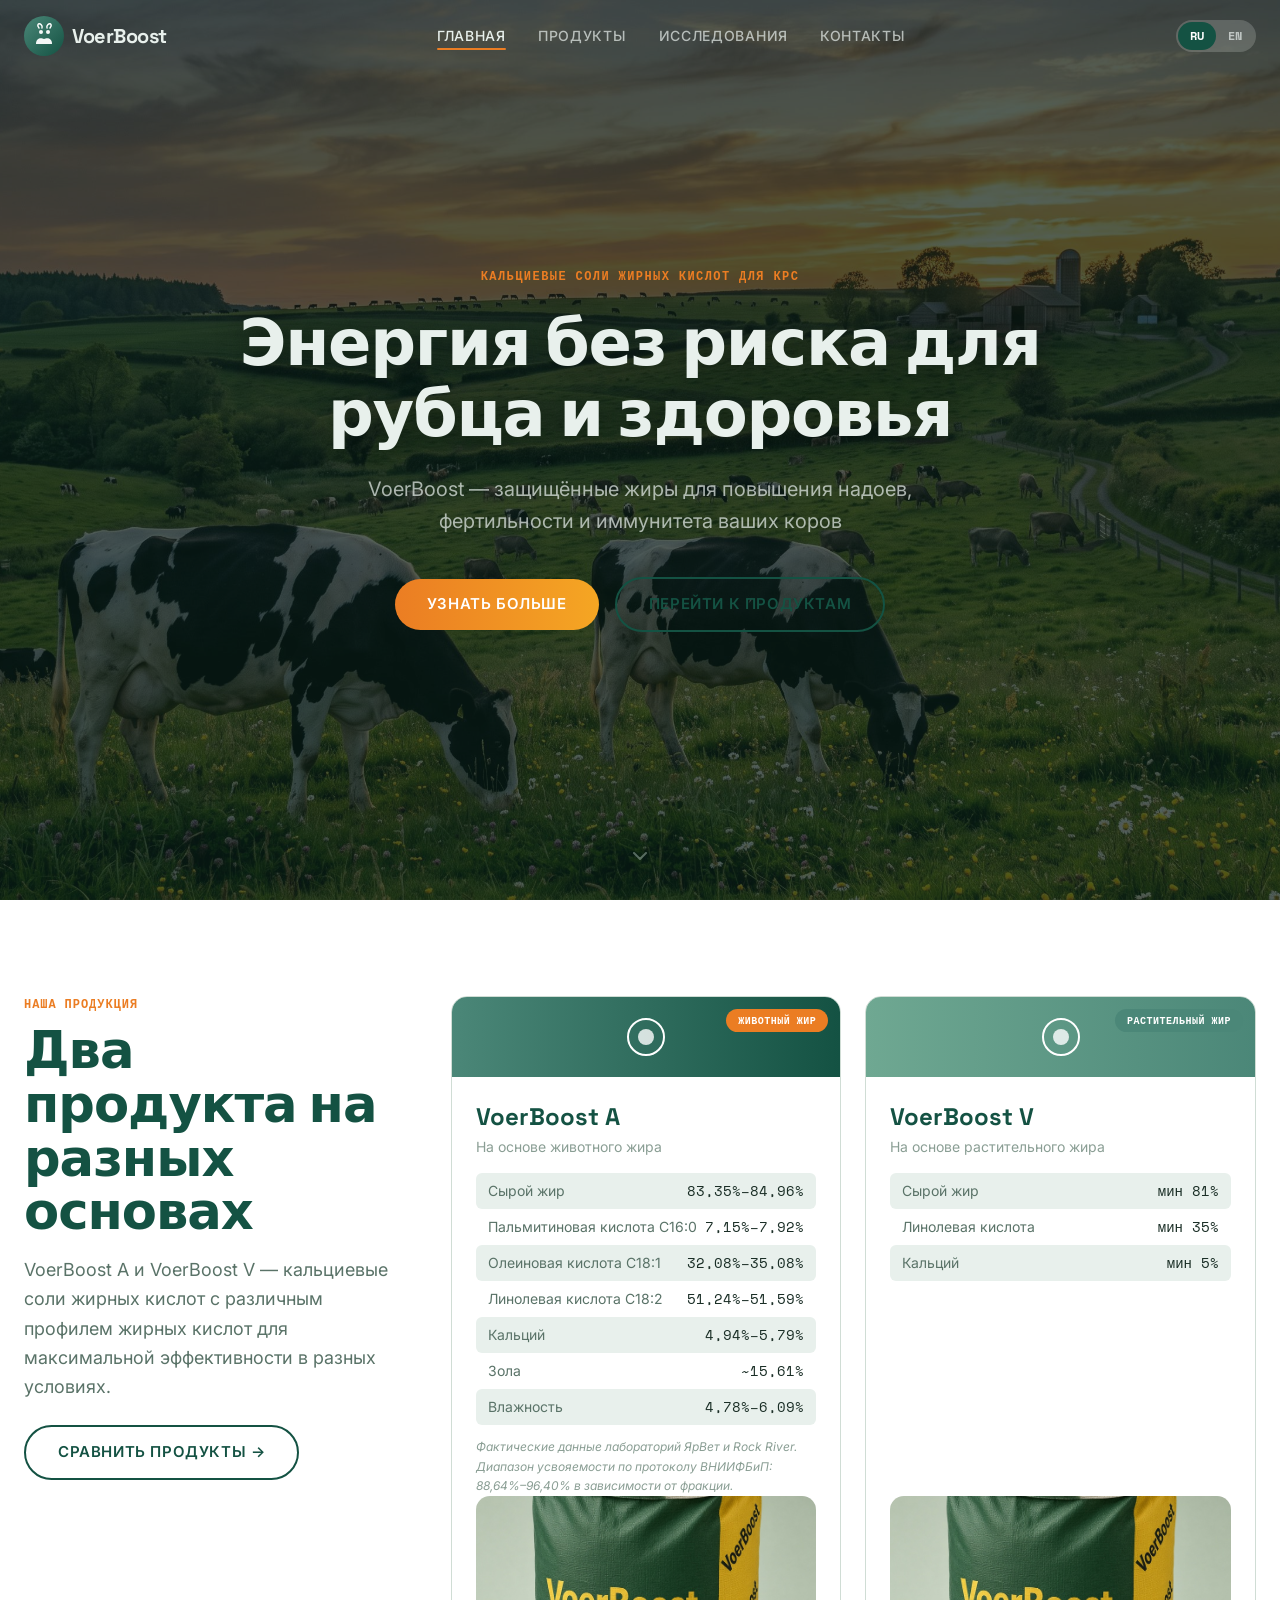
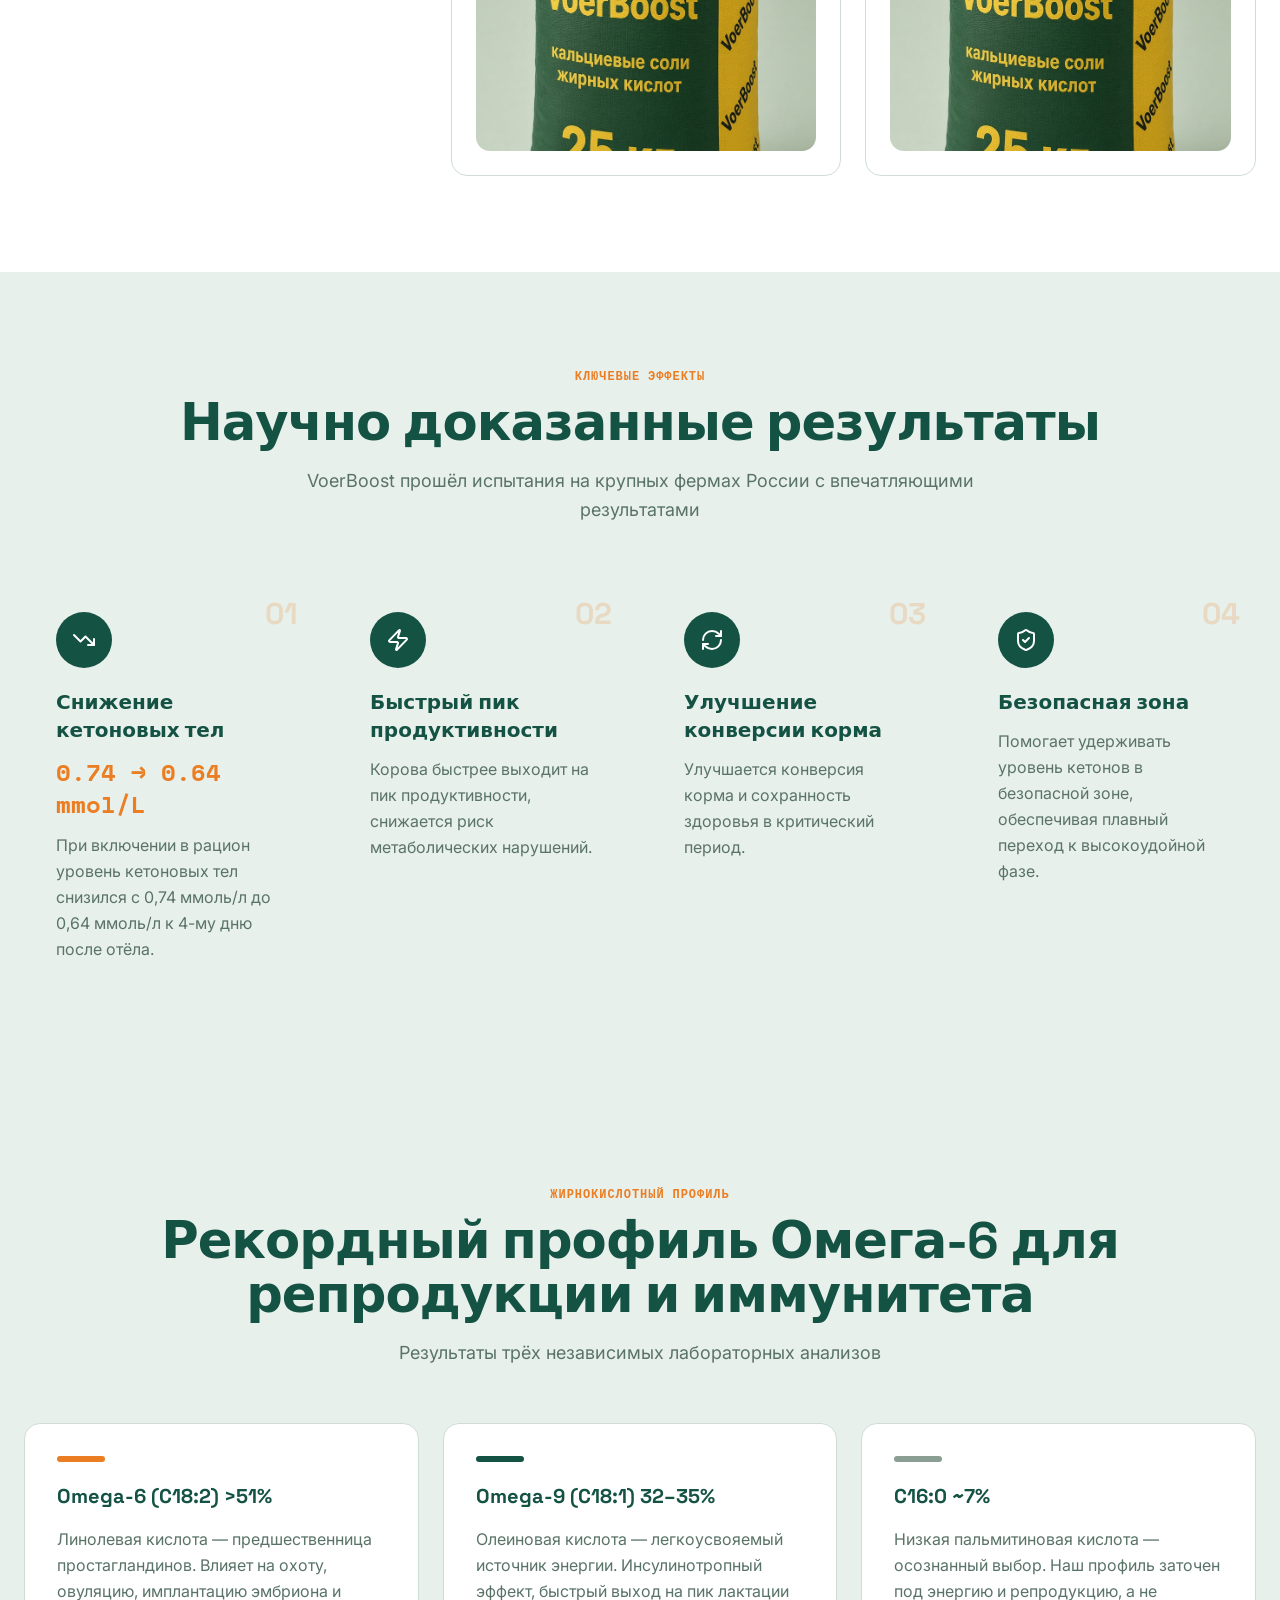
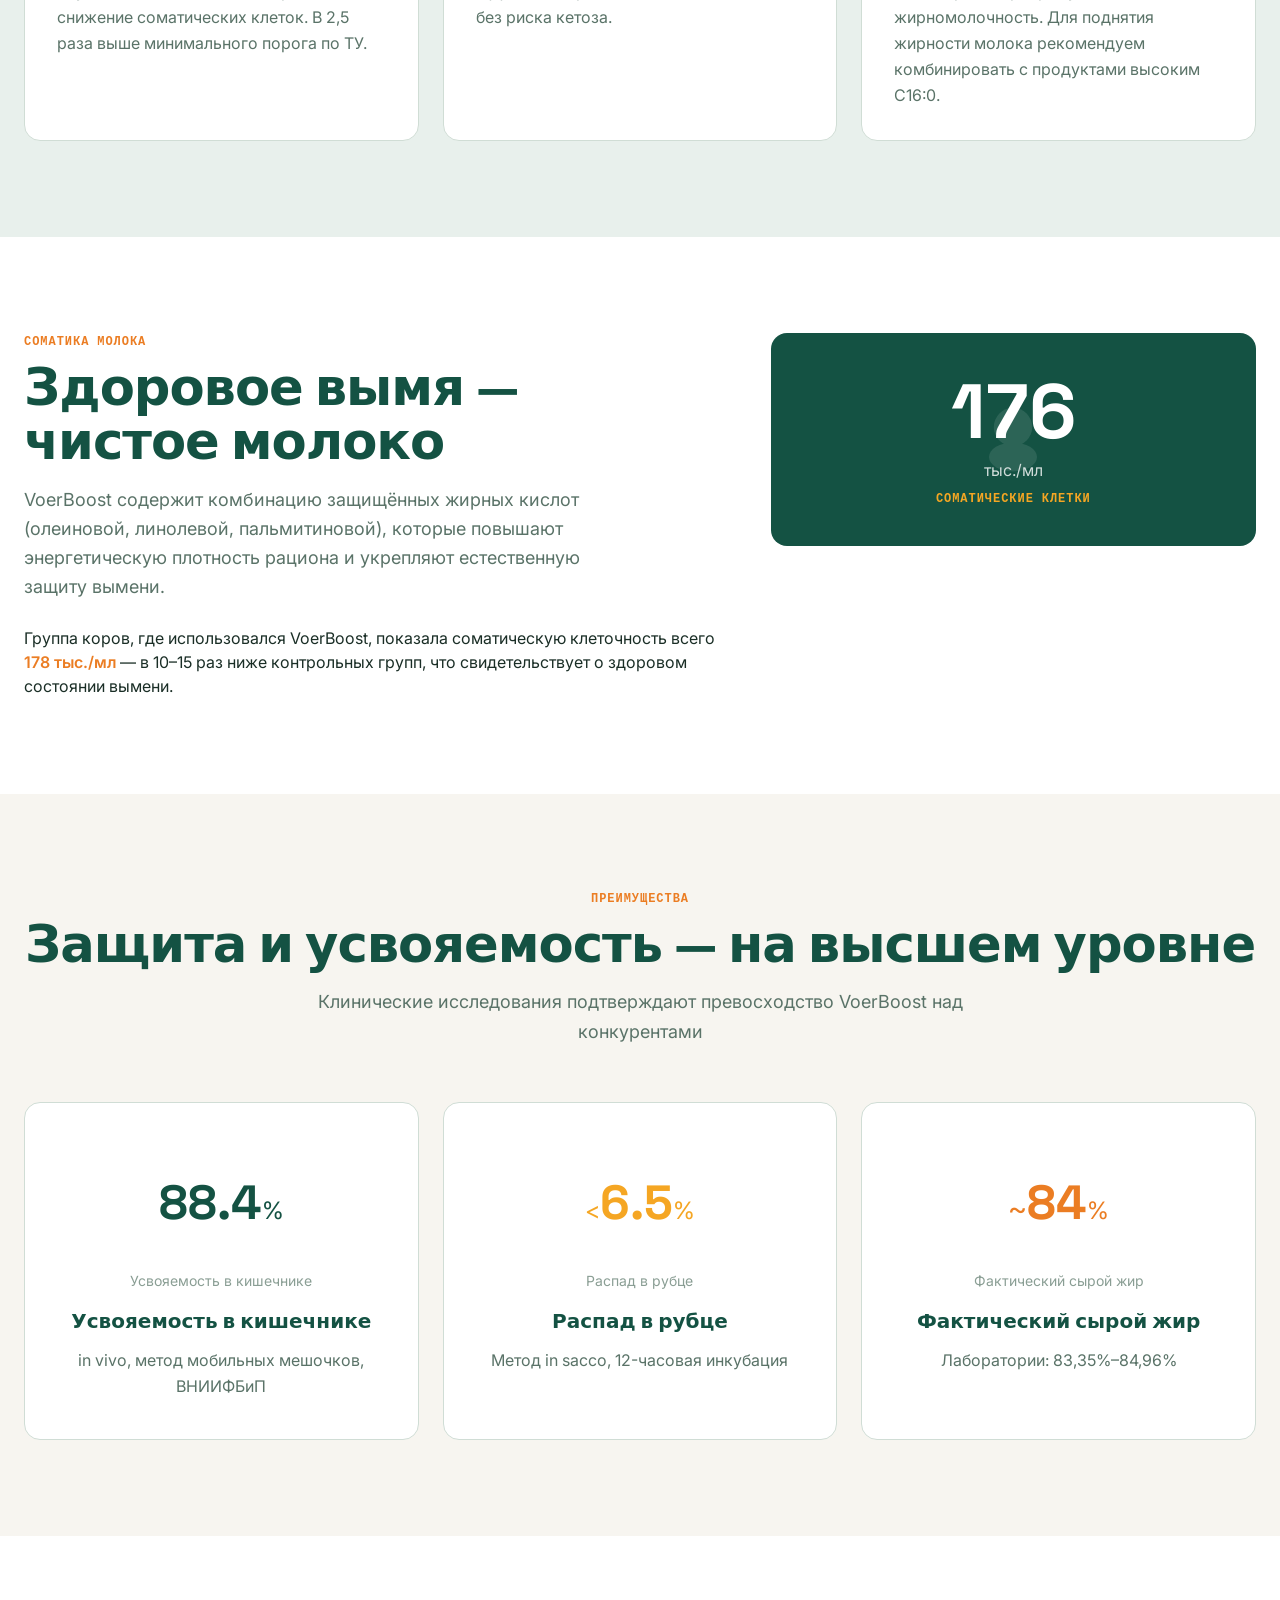
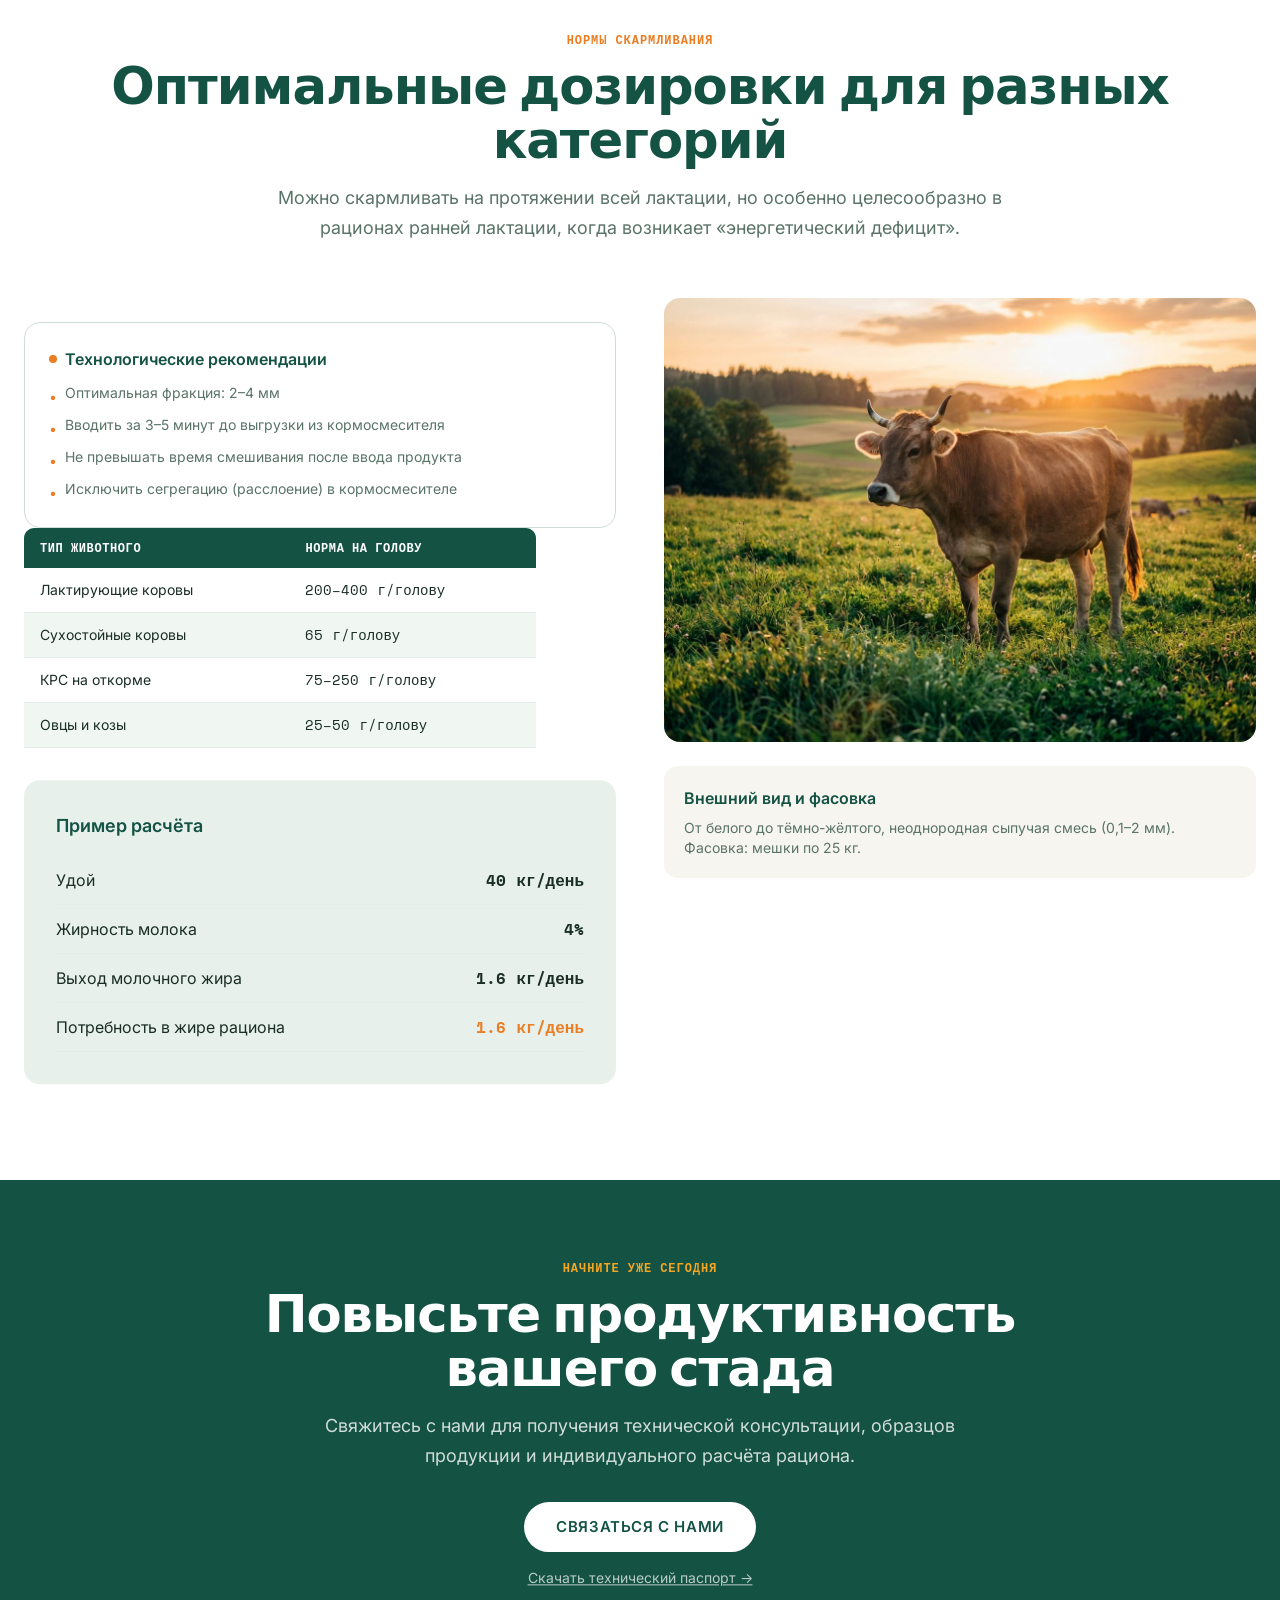
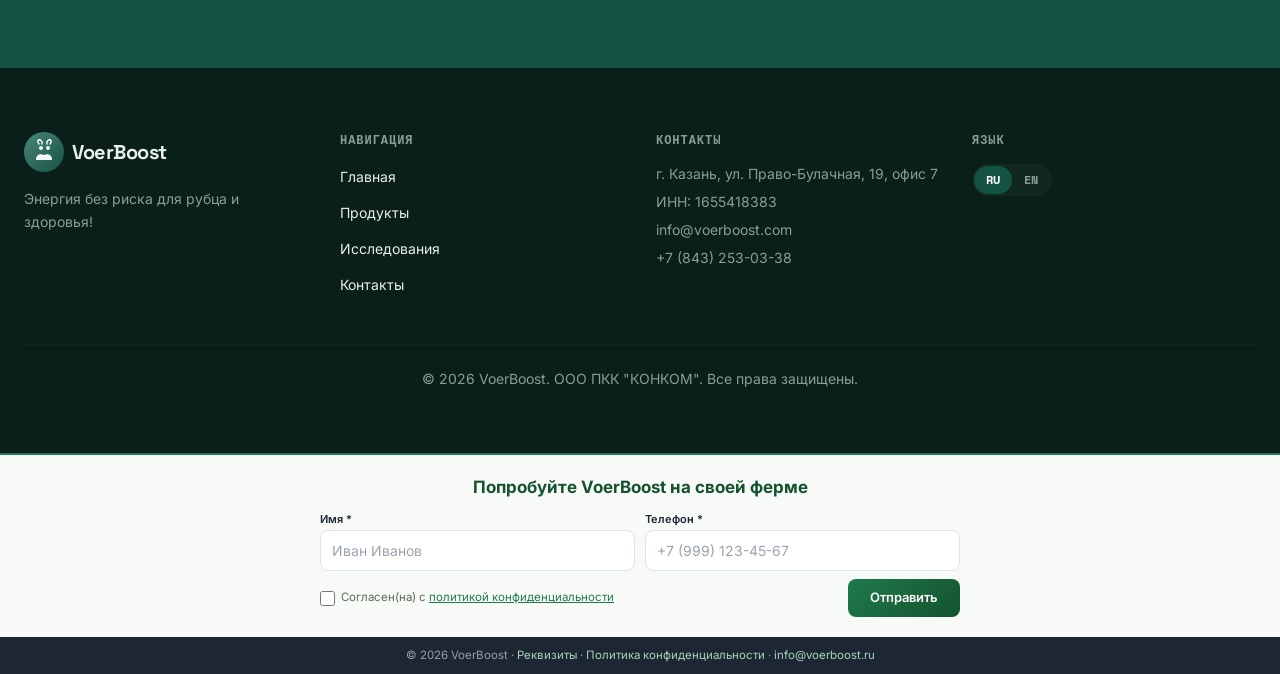
==== commit 7933dcdf: "Пути к файлам сделаны относительными (сайт работает и в подпапке GitHub Pages)" ====
--- a/index.html
+++ b/index.html
@@ -187,7 +187,7 @@
                 '<div class="vb-form-actions">' +
                   '<div class="vb-consent">' +
                     '<input type="checkbox" id="vb-consent-check" name="consent" required>' +
-                    '<label for="vb-consent-check">Согласен(на) с <a href="/privacy-policy.html" target="_blank">политикой конфиденциальности</a></label>' +
+                    '<label for="vb-consent-check">Согласен(на) с <a href="./privacy-policy.html" target="_blank">политикой конфиденциальности</a></label>' +
                   '</div>' +
                   '<button type="submit" class="vb-form-btn" id="vb-submit-btn">Отправить</button>' +
                 '</div>' +
@@ -203,8 +203,8 @@
         var footerHTML =
           '<footer class="vb-micro-footer">' +
             '© ' + new Date().getFullYear() + ' VoerBoost · ' +
-            '<a href="/requisites.html">Реквизиты</a> · ' +
-            '<a href="/privacy-policy.html">Политика конфиденциальности</a> · ' +
+            '<a href="./requisites.html">Реквизиты</a> · ' +
+            '<a href="./privacy-policy.html">Политика конфиденциальности</a> · ' +
             '<a href="mailto:info@voerboost.ru">info@voerboost.ru</a>' +
           '</footer>';
         root.insertAdjacentHTML('beforeend', footerHTML);
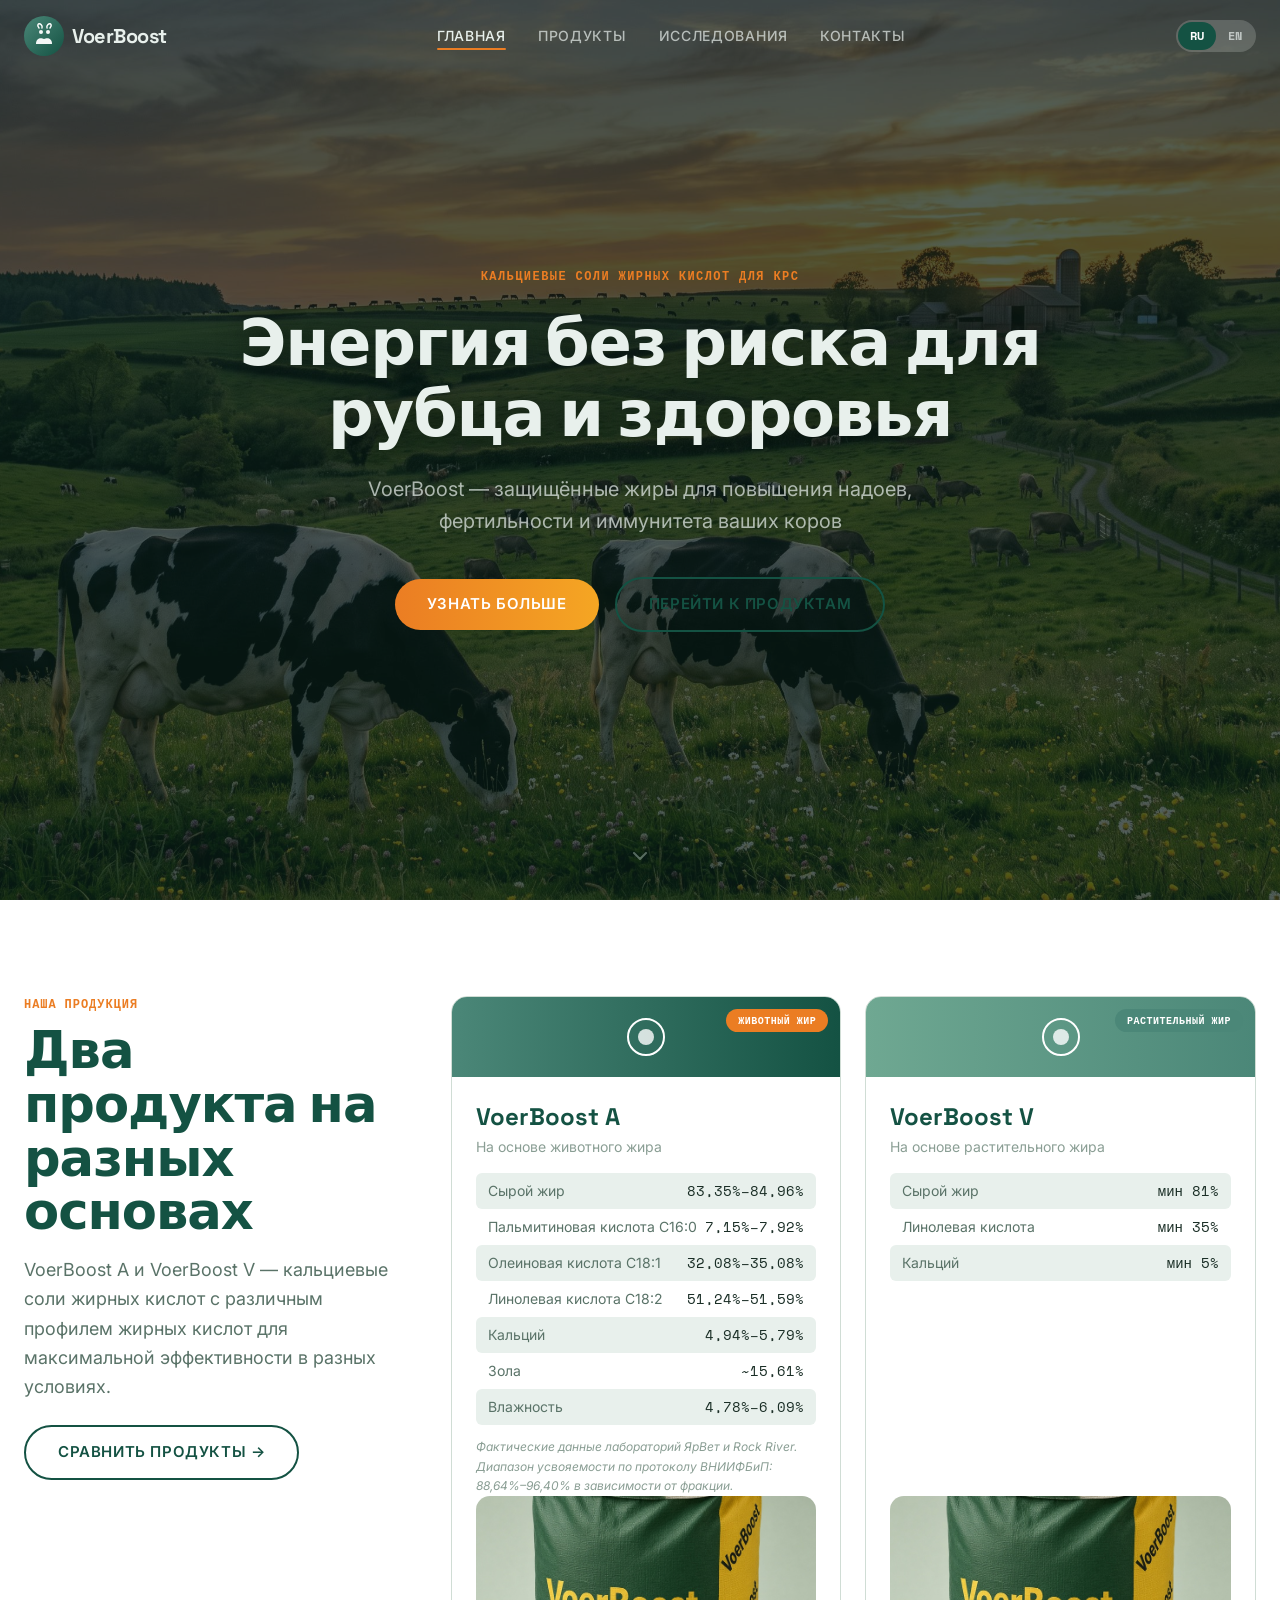
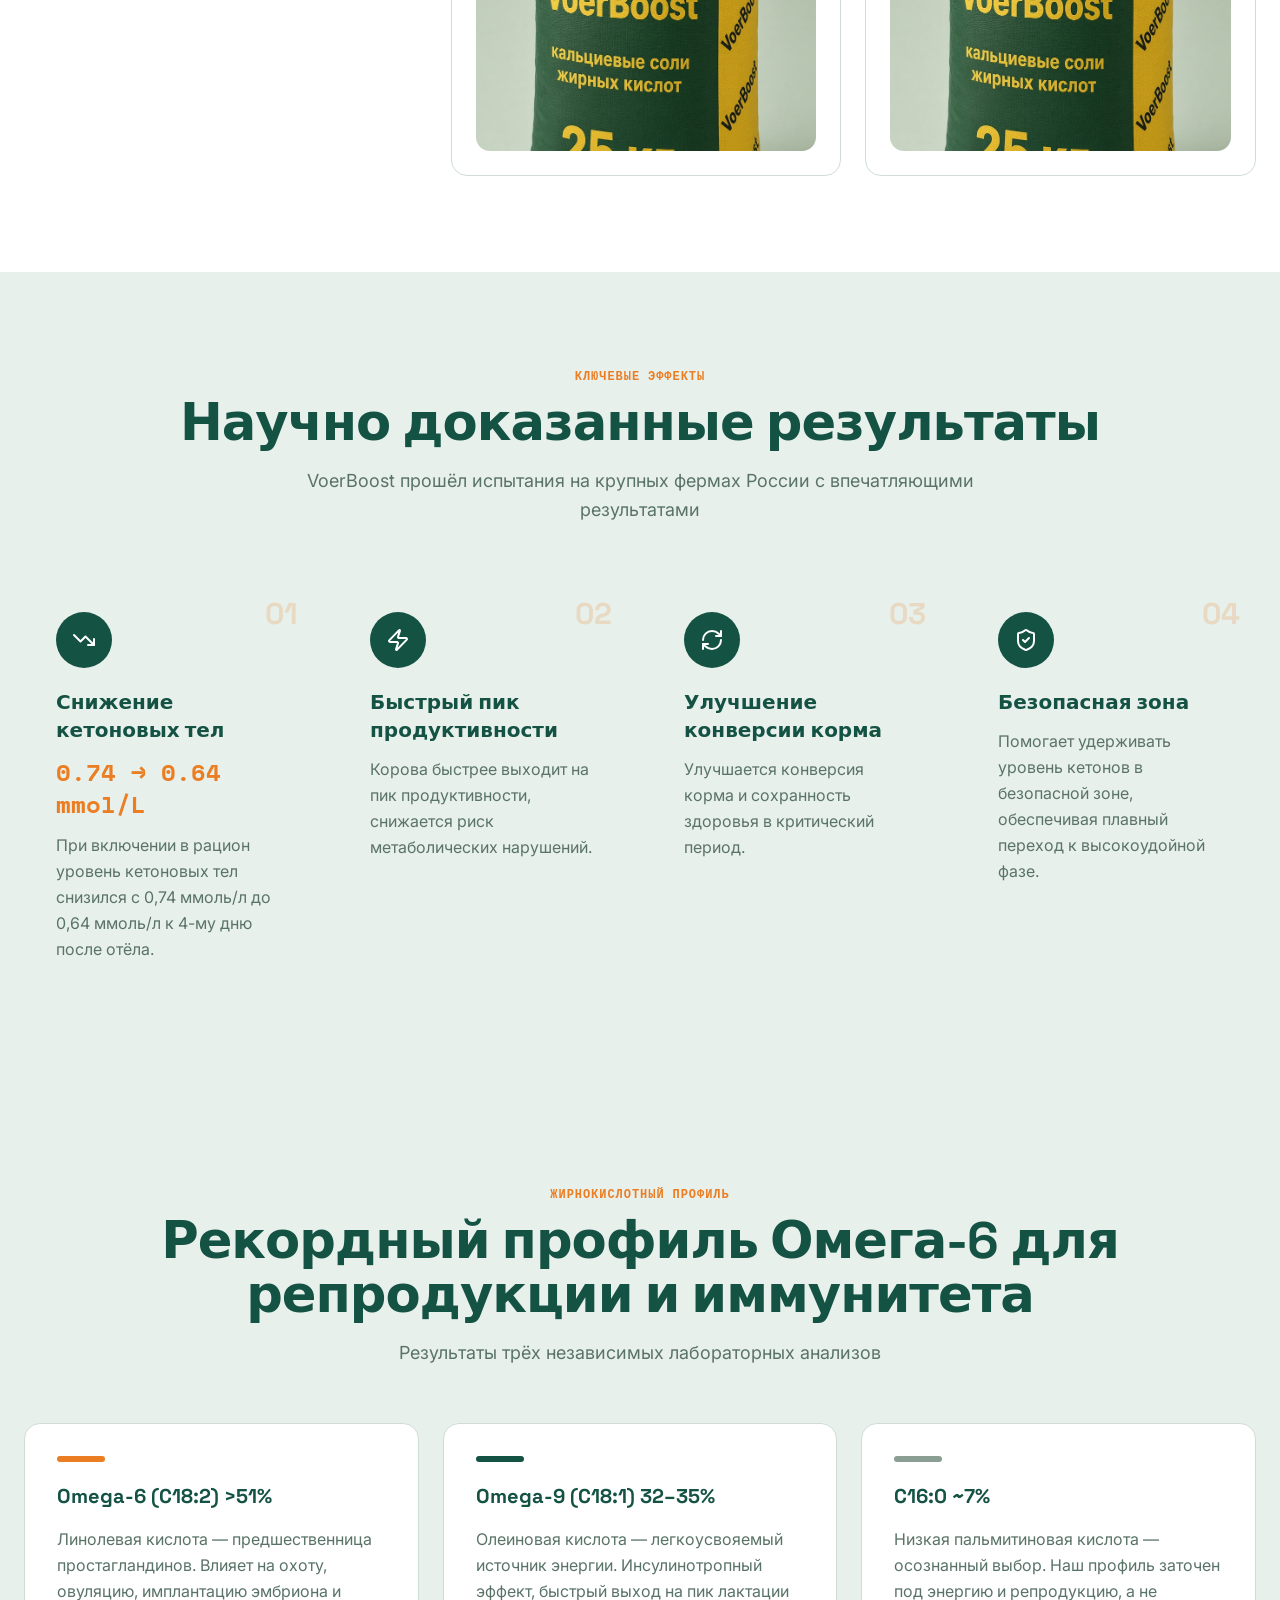
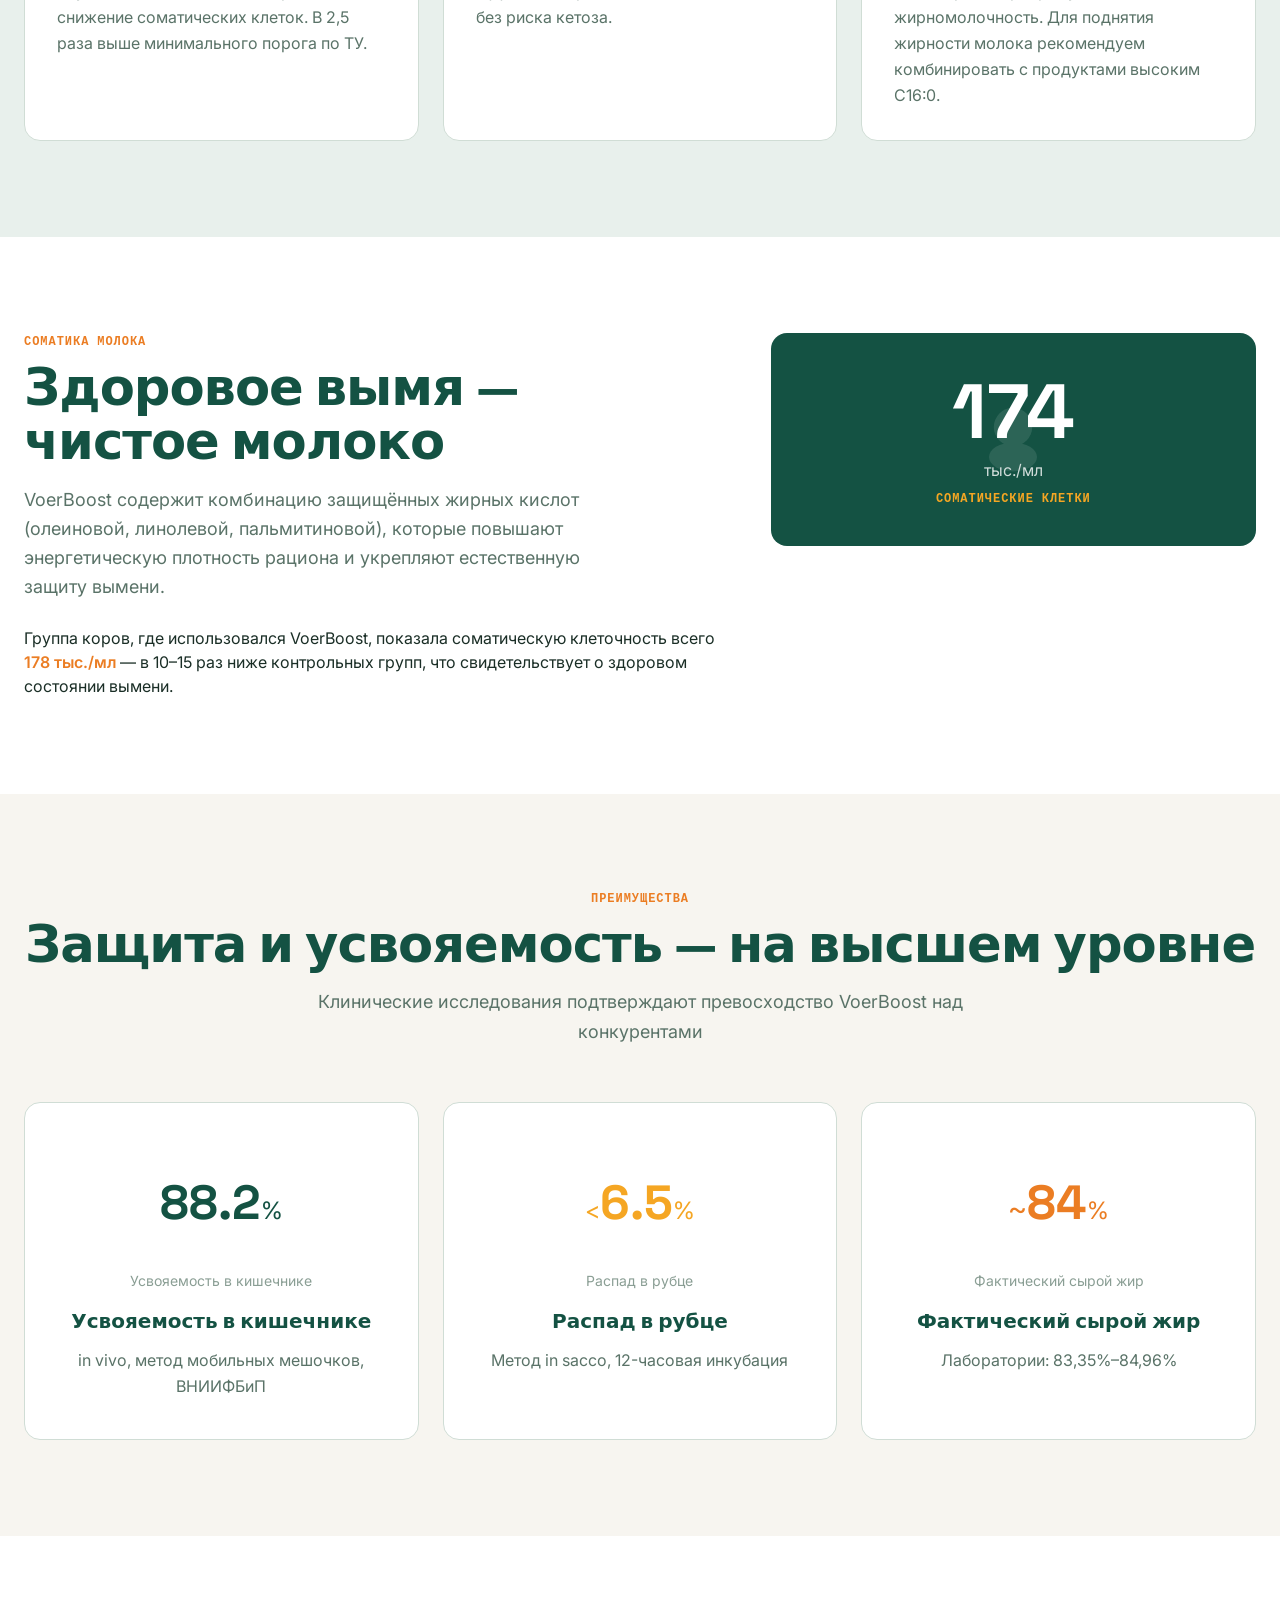
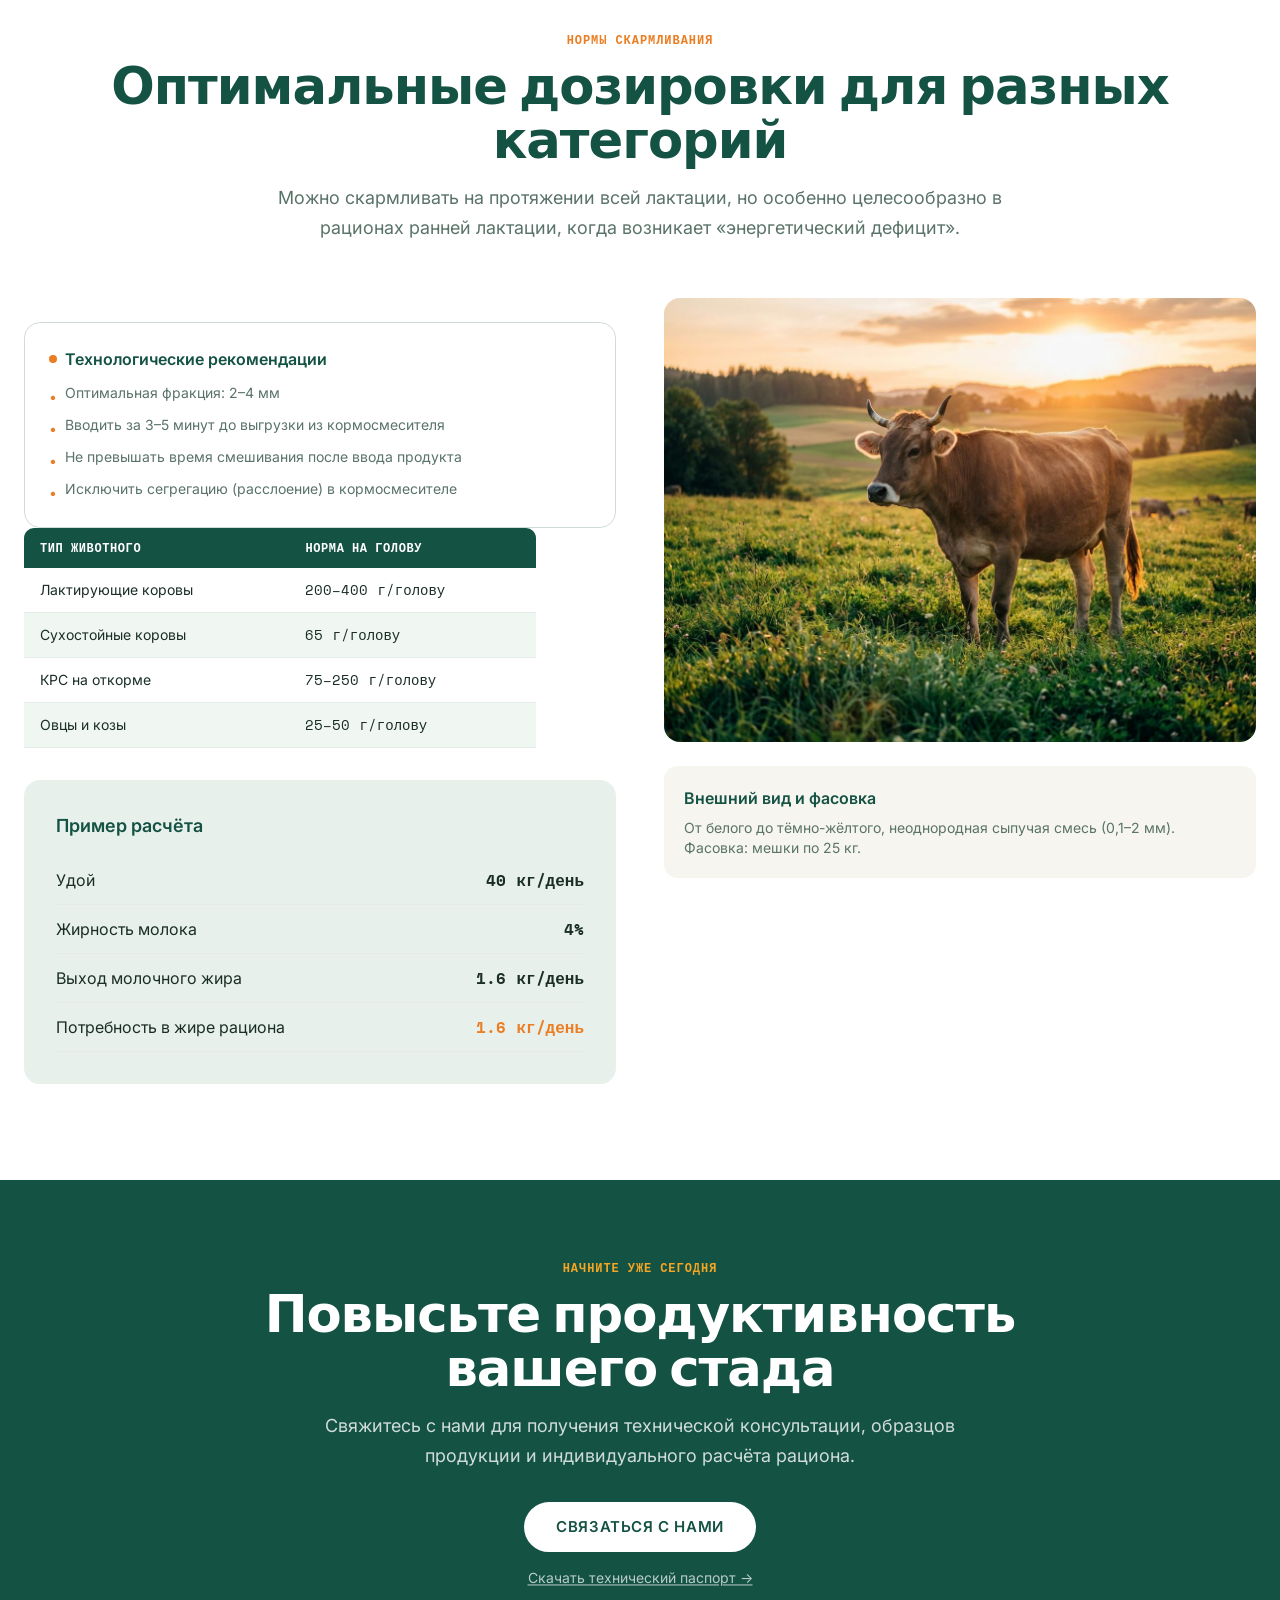
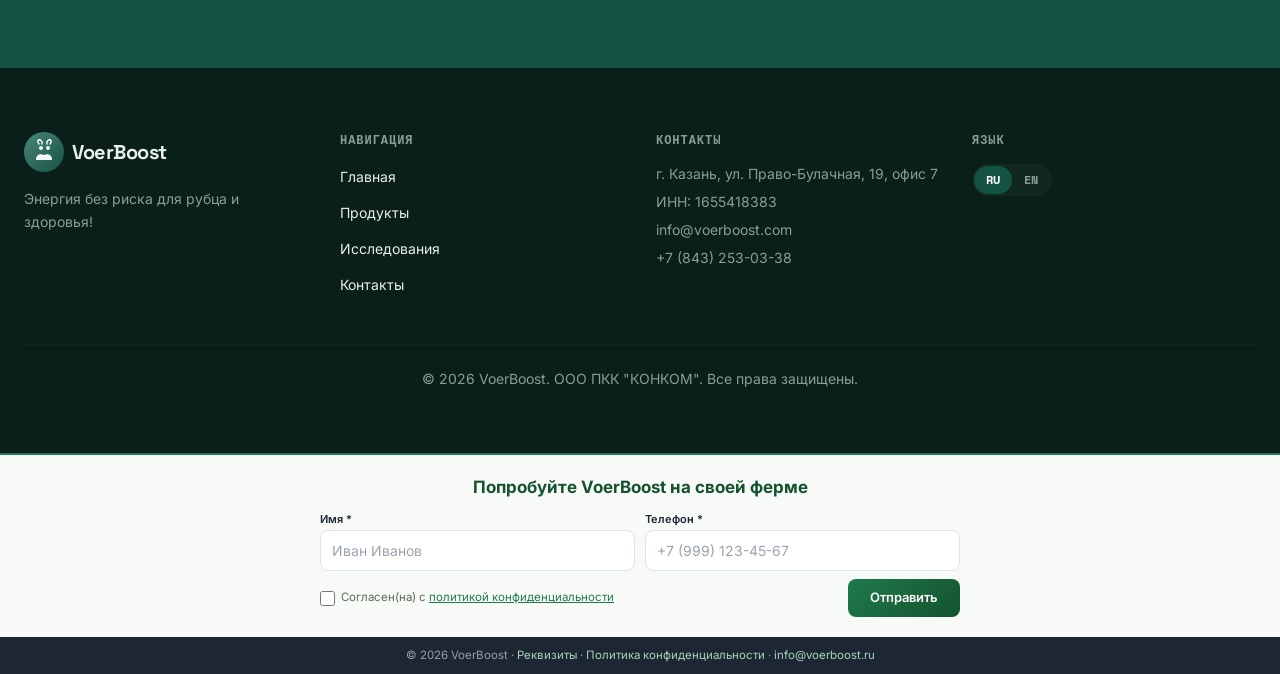
==== commit 68f205e3: "Абсолютные пути assets заменены на относительные" ====
--- a/index.html
+++ b/index.html
@@ -4,8 +4,8 @@
     <meta charset="UTF-8" />
     <meta name="viewport" content="width=device-width, initial-scale=1.0" />
     <title>VoerBoost</title>
-    <script type="module" crossorigin src="/assets/index-5b_Ej2dh.js"></script>
-    <link rel="stylesheet" crossorigin href="/assets/index-fvgyz5dx.css">
+    <script type="module" crossorigin src="./assets/index-5b_Ej2dh.js"></script>
+    <link rel="stylesheet" crossorigin href="./assets/index-fvgyz5dx.css">
     <style>
       /* HOME: equal height product cards */
       [class*="items-stretch"] > div[class*="rounded-2xl"] {
